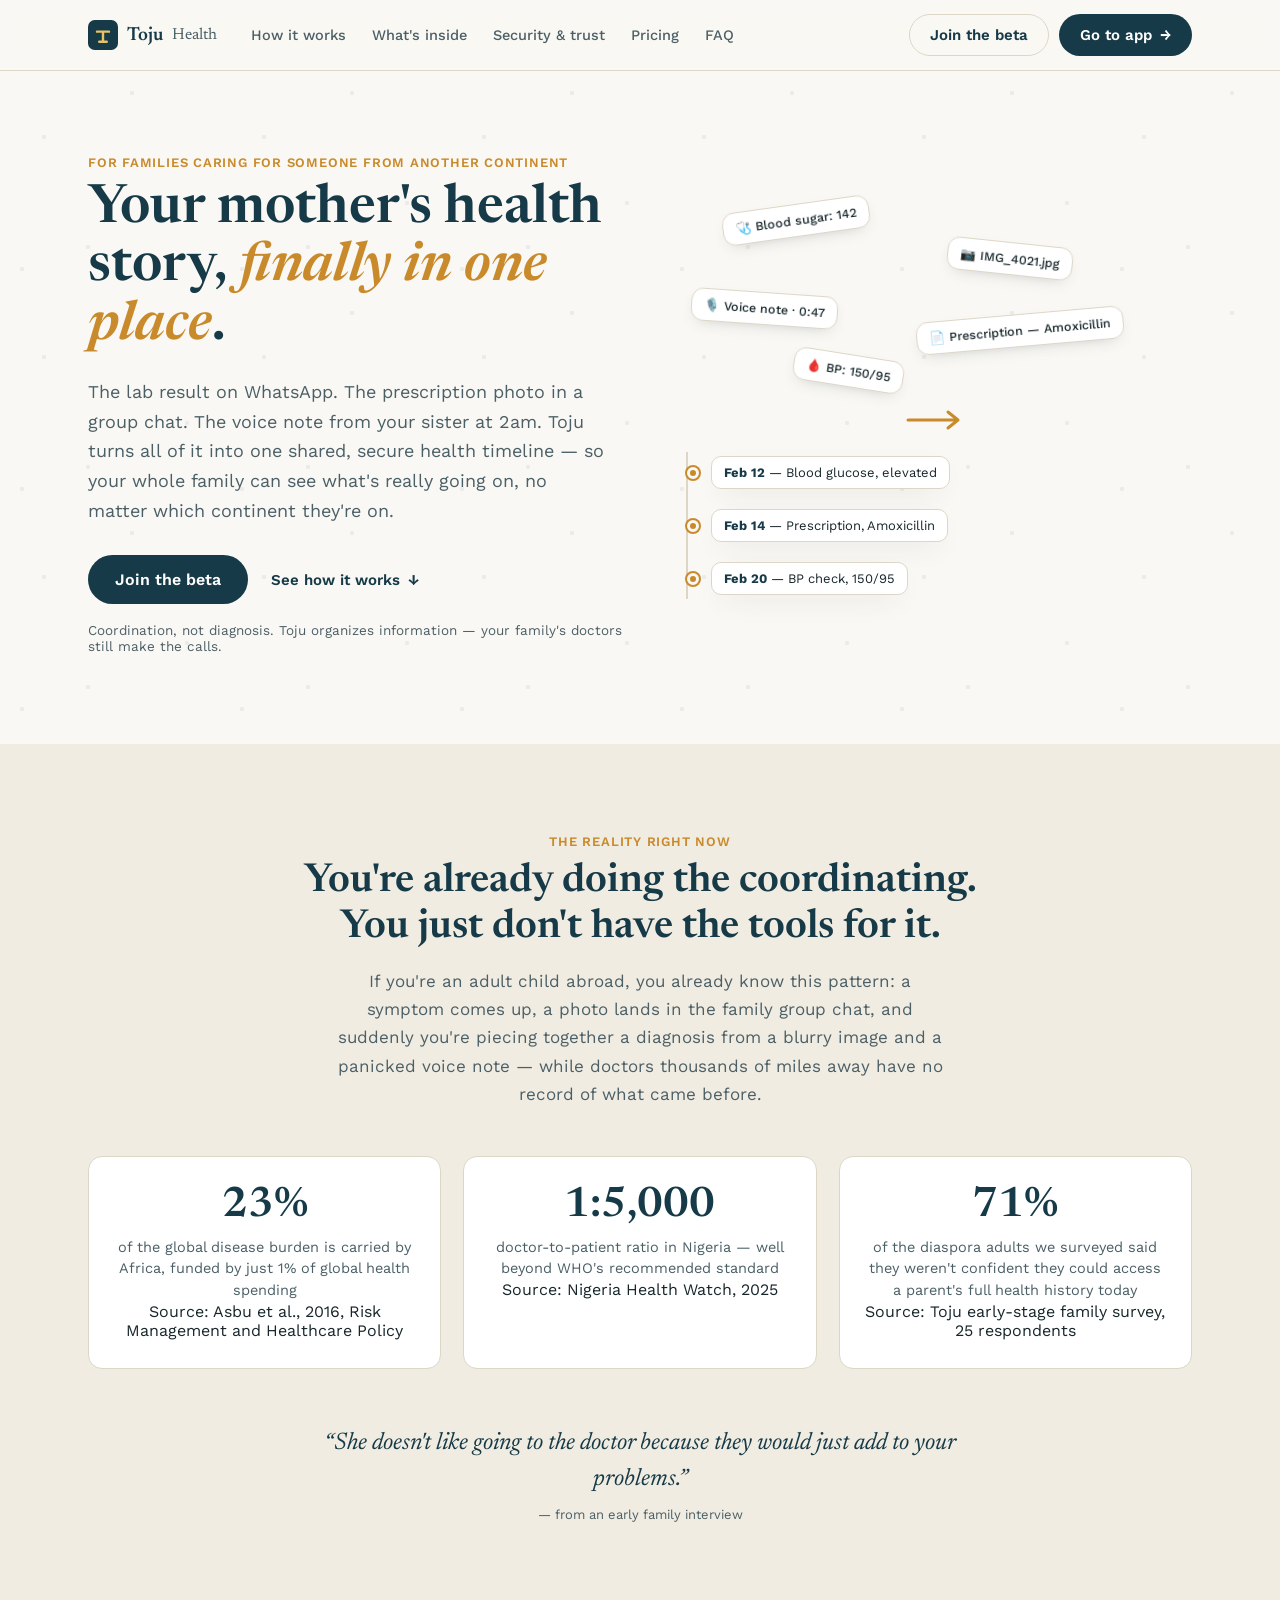
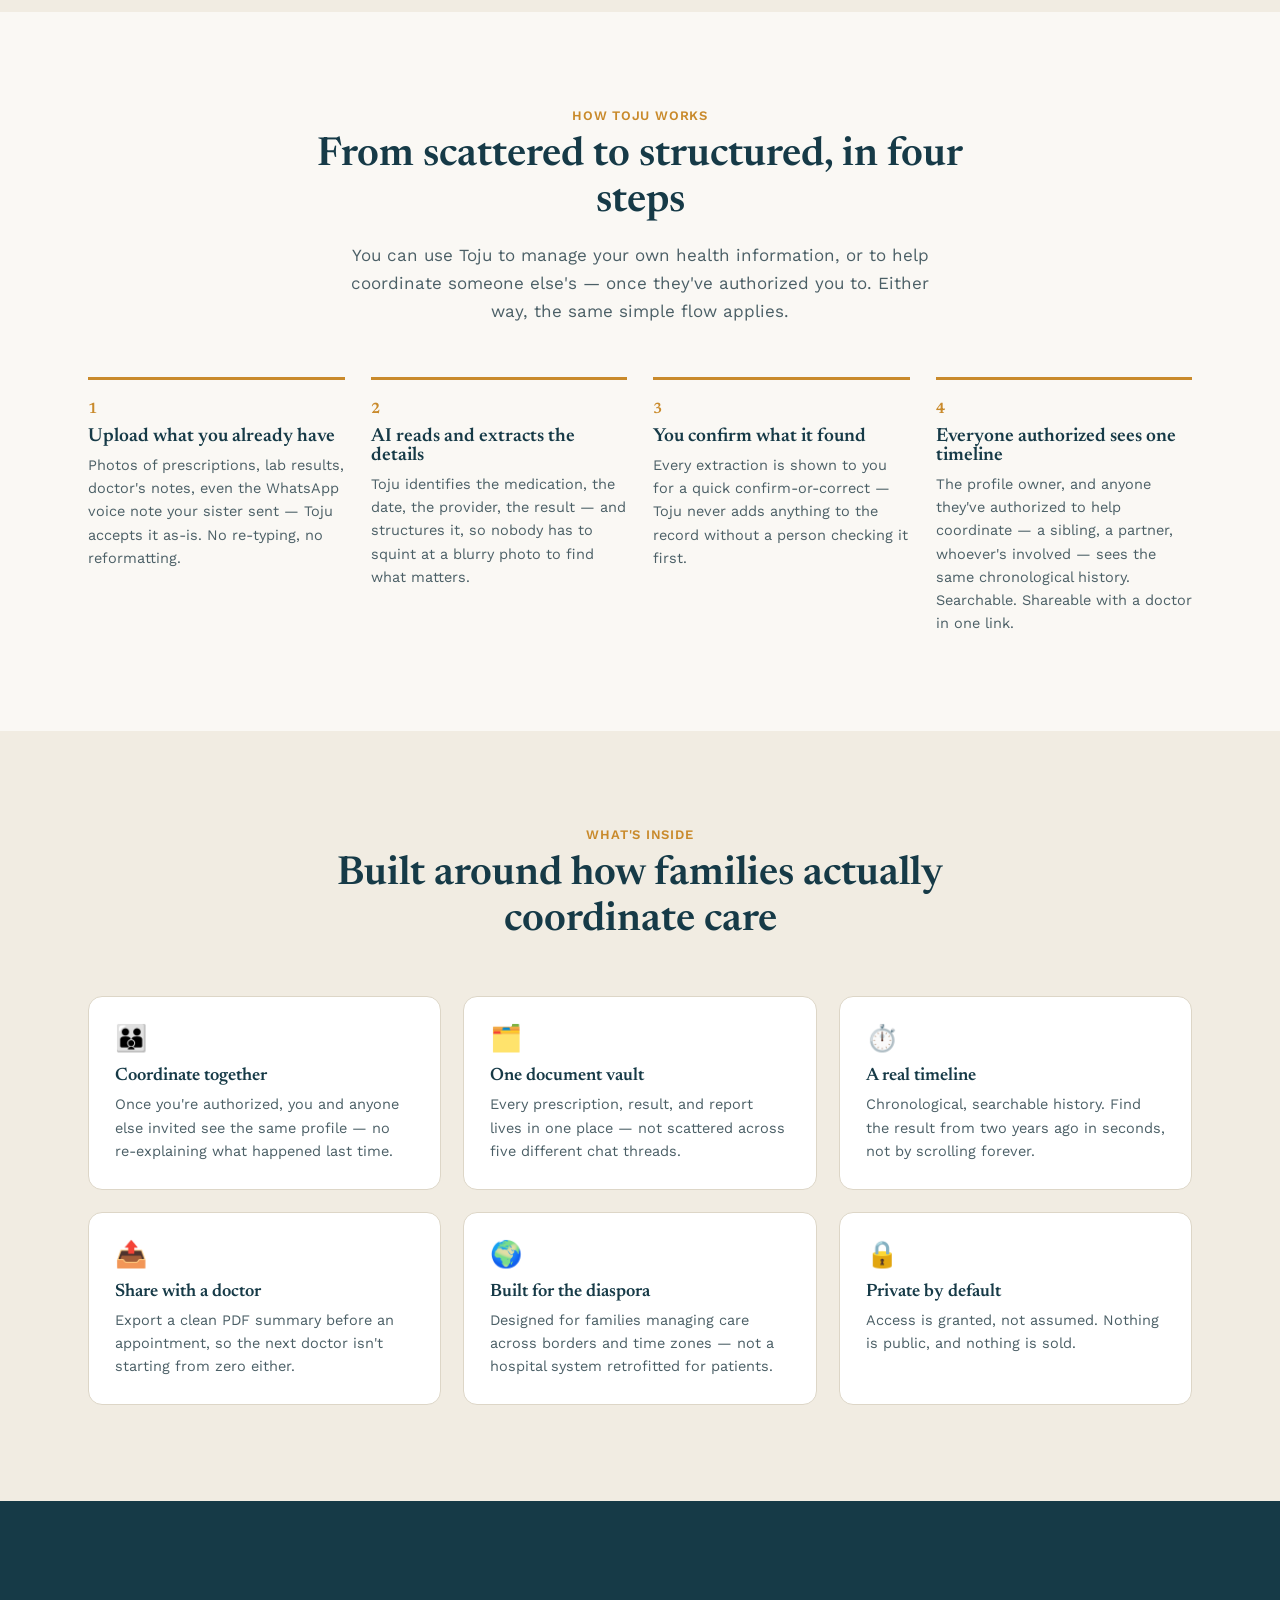
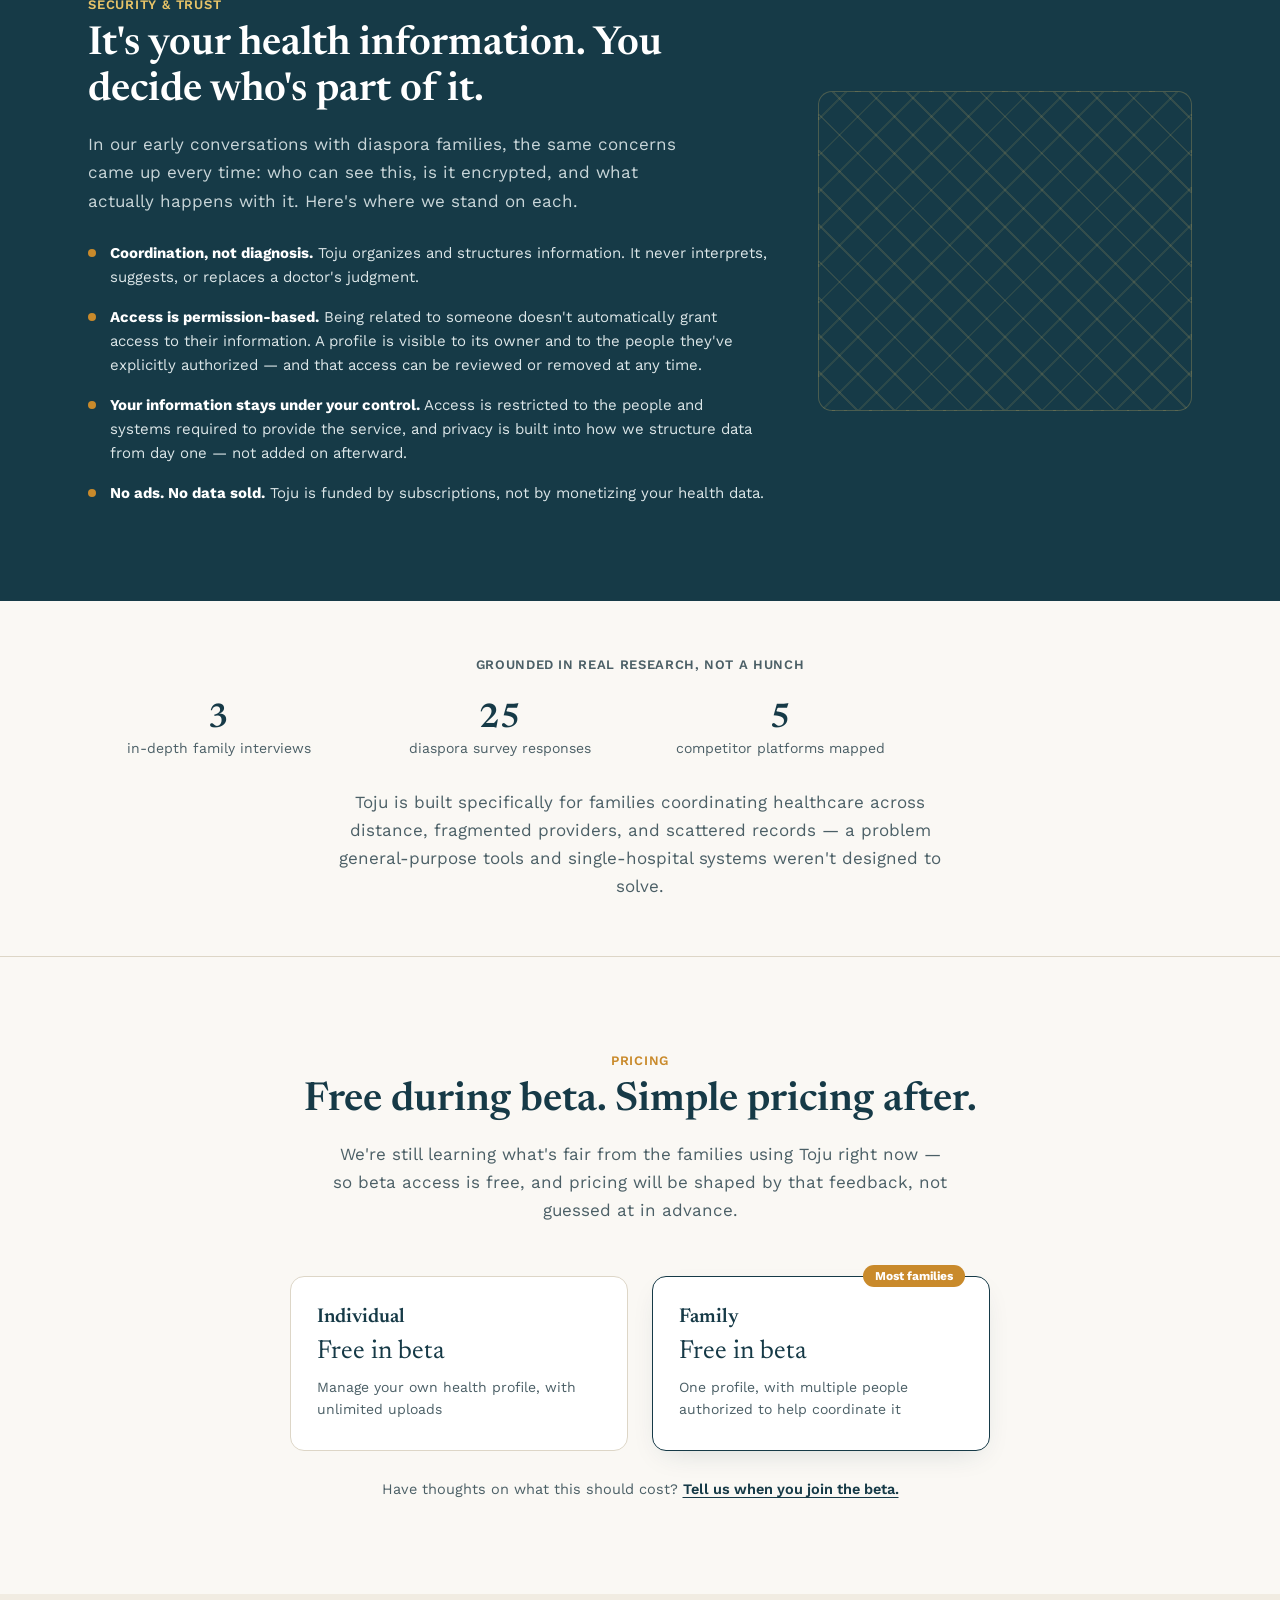
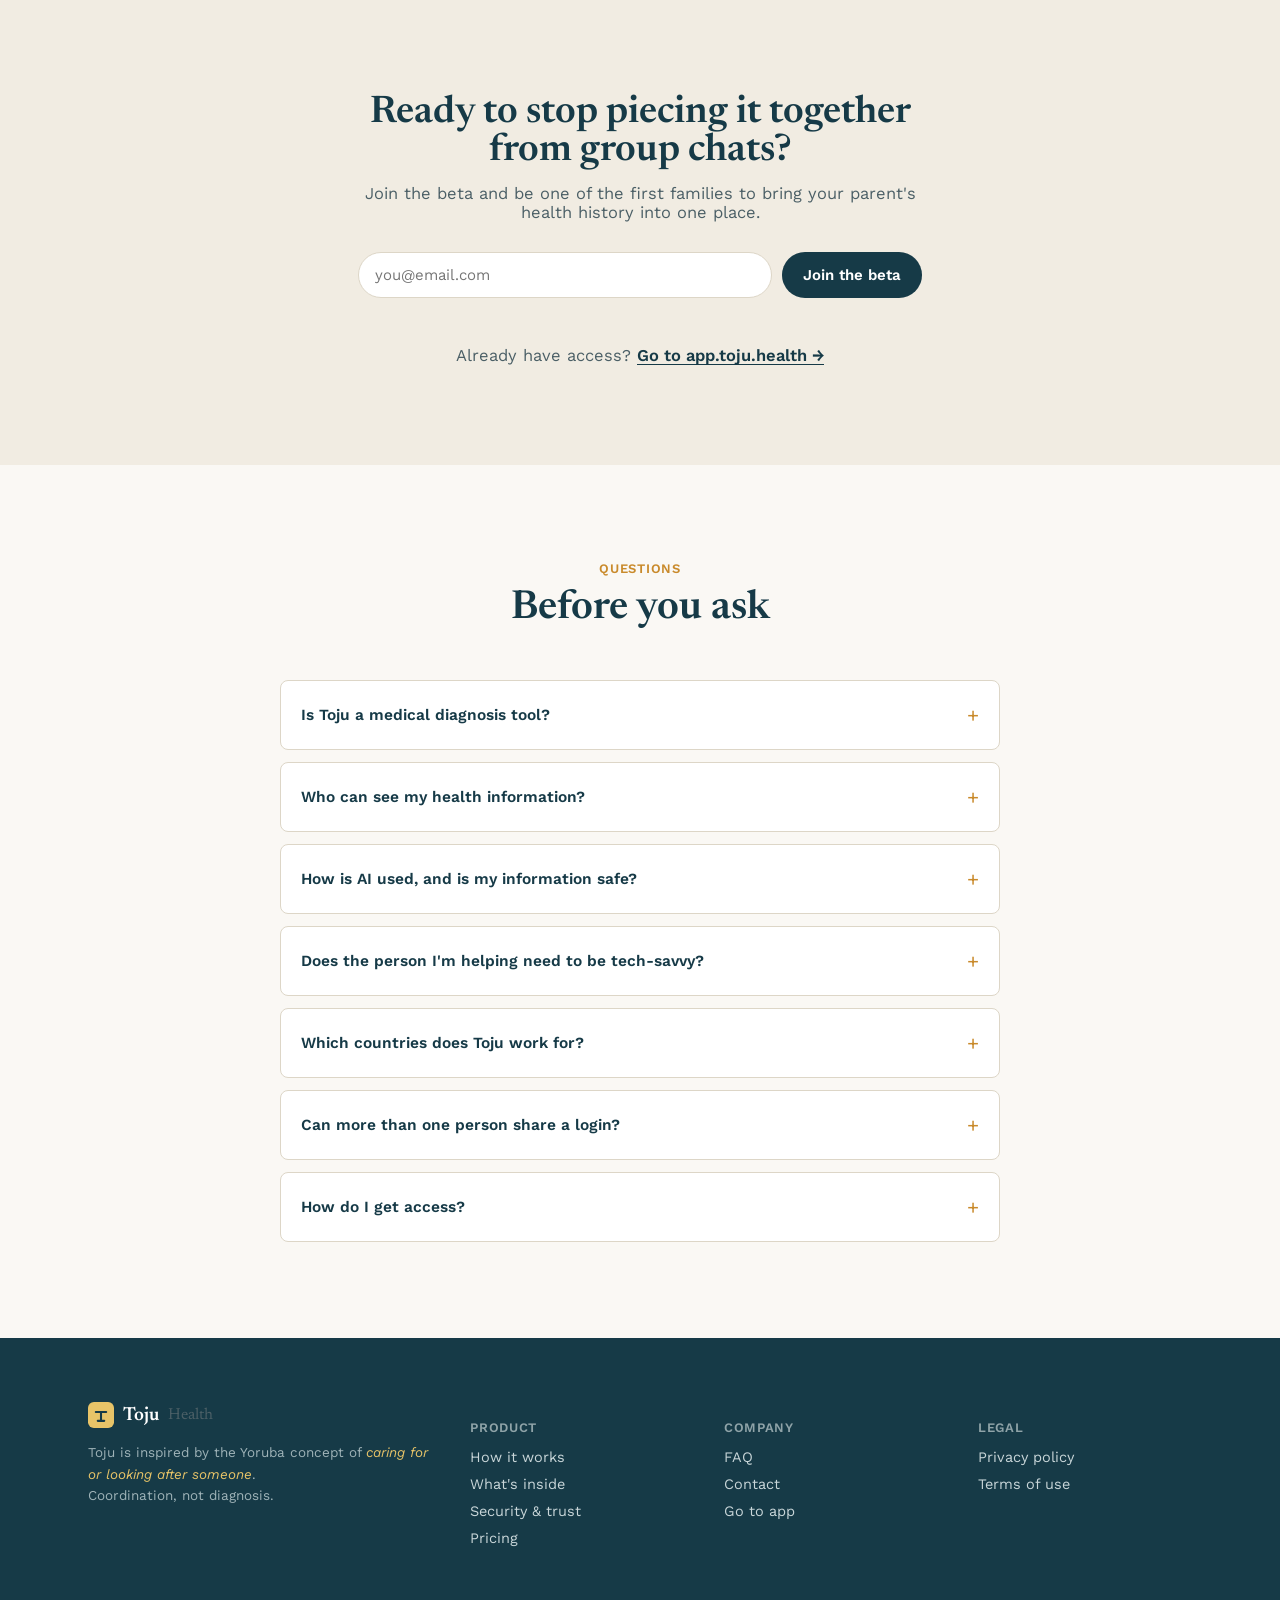
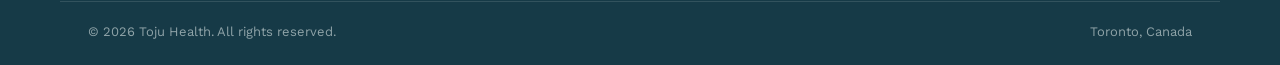
==== index.html @ 14ffdd65 "Update index.html Update copy: coordinator model, sourced stats" ====
<!DOCTYPE html>
<html lang="en">
<head>
<meta charset="UTF-8">
<meta name="viewport" content="width=device-width, initial-scale=1.0">
<title>Toju Health — One health timeline for the family you're caring for from afar</title>
<meta name="description" content="Toju Health turns scattered WhatsApp photos, voice notes, and paper records into one shared, secure health timeline — so families can coordinate care across distance, with permission built into every step.">
<link rel="icon" href="data:image/svg+xml,<svg xmlns=%22http://www.w3.org/2000/svg%22 viewBox=%220 0 100 100%22><rect width=%22100%22 height=%22100%22 rx=%2222%22 fill=%22%23163A47%22/><path d=%22M30 38h40M50 38v34M38 72h24%22 stroke=%22%23E8C468%22 stroke-width=%228%22 stroke-linecap=%22round%22/></svg>">
<link rel="preconnect" href="https://fonts.googleapis.com">
<link rel="preconnect" href="https://fonts.gstatic.com" crossorigin>
<link href="https://fonts.googleapis.com/css2?family=Newsreader:ital,opsz,wght@0,6..72,400;0,6..72,500;0,6..72,600;1,6..72,500&family=Work+Sans:wght@400;500;600;700&display=swap" rel="stylesheet">
<link rel="stylesheet" href="styles.css">
</head>
<body>

<!-- ============ NAV ============ -->
<header class="nav" id="nav">
  <div class="wrap nav__inner">
    <a href="#top" class="nav__logo">
      <span class="nav__mark" aria-hidden="true">
        <svg viewBox="0 0 40 40" width="30" height="30"><rect width="40" height="40" rx="9" fill="#163A47"/><path d="M12 15.5H28M20 15.5V29M15 29H25" stroke="#E8C468" stroke-width="3.2" stroke-linecap="round"/></svg>
      </span>
      Toju <span class="nav__logo-sub">Health</span>
    </a>
    <nav class="nav__links" id="navLinks">
      <a href="#how-it-works">How it works</a>
      <a href="#features">What's inside</a>
      <a href="#trust">Security &amp; trust</a>
      <a href="#pricing">Pricing</a>
      <a href="#faq">FAQ</a>
    </nav>
    <div class="nav__cta">
      <a href="#waitlist" class="btn btn--ghost">Join the beta</a>
      <a href="https://app.toju.health" class="btn btn--primary">Go to app <span aria-hidden="true">→</span></a>
    </div>
    <button class="nav__burger" id="navBurger" aria-label="Open menu" aria-expanded="false">
      <span></span><span></span><span></span>
    </button>
  </div>
</header>

<main id="top">

  <!-- ============ HERO ============ -->
  <section class="hero">
    <div class="hero__pattern" aria-hidden="true"></div>
    <div class="wrap hero__inner">
      <div class="hero__copy">
        <p class="eyebrow">For families caring for someone from another continent</p>
        <h1>Your mother's health story, <em>finally in one place</em>.</h1>
        <p class="hero__lede">
          The lab result on WhatsApp. The prescription photo in a group chat. The voice note from your sister at 2am.
          Toju turns all of it into one shared, secure health timeline — so your whole family can see what's really going on, no matter which continent they're on.
        </p>
        <div class="hero__actions">
          <a href="#waitlist" class="btn btn--primary btn--lg">Join the beta</a>
          <a href="#how-it-works" class="btn btn--text">See how it works <span aria-hidden="true">↓</span></a>
        </div>
        <p class="hero__note">Coordination, not diagnosis. Toju organizes information — your family's doctors still make the calls.</p>
      </div>

      <div class="hero__visual" aria-hidden="true">
        <div class="chaos" id="chaosGroup">
          <div class="chaos__bubble b1">🩺 Blood sugar: 142</div>
          <div class="chaos__bubble b2">📷 IMG_4021.jpg</div>
          <div class="chaos__bubble b3">🎙️ Voice note · 0:47</div>
          <div class="chaos__bubble b4">📄 Prescription — Amoxicillin</div>
          <div class="chaos__bubble b5">🩸 BP: 150/95</div>
        </div>
        <svg class="arrow" viewBox="0 0 60 24" width="60" height="24"><path d="M2 12h50M42 4l10 8-10 8" stroke="#C98A2B" stroke-width="3" fill="none" stroke-linecap="round" stroke-linejoin="round"/></svg>
        <div class="timeline" id="timelineGroup">
          <div class="timeline__line"></div>
          <div class="timeline__node" style="--i:0"><span class="timeline__dot"></span><div class="timeline__card"><b>Feb 12</b> — Blood glucose, elevated</div></div>
          <div class="timeline__node" style="--i:1"><span class="timeline__dot"></span><div class="timeline__card"><b>Feb 14</b> — Prescription, Amoxicillin</div></div>
          <div class="timeline__node" style="--i:2"><span class="timeline__dot"></span><div class="timeline__card"><b>Feb 20</b> — BP check, 150/95</div></div>
        </div>
      </div>
    </div>
  </section>

  <!-- ============ PROBLEM ============ -->
  <section class="problem">
    <div class="wrap">
      <p class="eyebrow eyebrow--center">The reality right now</p>
      <h2 class="section-title section-title--center">You're already doing the coordinating.<br>You just don't have the tools for it.</h2>
      <p class="section-lede section-lede--center">
        If you're an adult child abroad, you already know this pattern: a symptom comes up, a photo lands in the family group chat,
        and suddenly you're piecing together a diagnosis from a blurry image and a panicked voice note — while doctors thousands of miles away have no record of what came before.
      </p>

      <div class="stat-grid">
        <div class="stat-card">
          <span class="stat-card__num">23%</span>
          <span class="stat-card__label">of the global disease burden is carried by Africa, funded by just 1% of global health spending</span>
          <span class="stat-card__source">Source: Asbu et al., 2016, Risk Management and Healthcare Policy</span>
        </div>
        <div class="stat-card">
          <span class="stat-card__num">1:5,000</span>
          <span class="stat-card__label">doctor-to-patient ratio in Nigeria — well beyond WHO's recommended standard</span>
          <span class="stat-card__source">Source: Nigeria Health Watch, 2025</span>
        </div>
        <div class="stat-card">
          <span class="stat-card__num">71%</span>
          <span class="stat-card__label">of the diaspora adults we surveyed said they weren't confident they could access a parent's full health history today</span>
          <span class="stat-card__source">Source: Toju early-stage family survey, 25 respondents</span>
        </div>
      </div>

      <div class="problem__quote">
        <p>“She doesn't like going to the doctor because they would just add to your problems.”</p>
        <span>— from an early family interview</span>
      </div>
    </div>
  </section>

  <!-- ============ HOW IT WORKS ============ -->
  <section class="how" id="how-it-works">
    <div class="wrap">
      <p class="eyebrow eyebrow--center">How Toju works</p>
      <h2 class="section-title section-title--center">From scattered to structured, in four steps</h2>
      <p class="section-lede section-lede--center">
        You can use Toju to manage your own health information, or to help coordinate someone else's — once they've authorized you to.
        Either way, the same simple flow applies.
      </p>

      <div class="how__grid">
        <div class="how__step">
          <span class="how__num">1</span>
          <h3>Upload what you already have</h3>
          <p>Photos of prescriptions, lab results, doctor's notes, even the WhatsApp voice note your sister sent — Toju accepts it as-is. No re-typing, no reformatting.</p>
        </div>
        <div class="how__step">
          <span class="how__num">2</span>
          <h3>AI reads and extracts the details</h3>
          <p>Toju identifies the medication, the date, the provider, the result — and structures it, so nobody has to squint at a blurry photo to find what matters.</p>
        </div>
        <div class="how__step">
          <span class="how__num">3</span>
          <h3>You confirm what it found</h3>
          <p>Every extraction is shown to you for a quick confirm-or-correct — Toju never adds anything to the record without a person checking it first.</p>
        </div>
        <div class="how__step">
          <span class="how__num">4</span>
          <h3>Everyone authorized sees one timeline</h3>
          <p>The profile owner, and anyone they've authorized to help coordinate — a sibling, a partner, whoever's involved — sees the same chronological history. Searchable. Shareable with a doctor in one link.</p>
        </div>
      </div>
    </div>
  </section>

  <!-- ============ FEATURES ============ -->
  <section class="features" id="features">
    <div class="wrap">
      <p class="eyebrow eyebrow--center">What's inside</p>
      <h2 class="section-title section-title--center">Built around how families actually coordinate care</h2>

      <div class="feature-grid">
        <div class="feature">
          <div class="feature__icon" aria-hidden="true">👪</div>
          <h3>Coordinate together</h3>
          <p>Once you're authorized, you and anyone else invited see the same profile — no re-explaining what happened last time.</p>
        </div>
        <div class="feature">
          <div class="feature__icon" aria-hidden="true">🗂️</div>
          <h3>One document vault</h3>
          <p>Every prescription, result, and report lives in one place — not scattered across five different chat threads.</p>
        </div>
        <div class="feature">
          <div class="feature__icon" aria-hidden="true">⏱️</div>
          <h3>A real timeline</h3>
          <p>Chronological, searchable history. Find the result from two years ago in seconds, not by scrolling forever.</p>
        </div>
        <div class="feature">
          <div class="feature__icon" aria-hidden="true">📤</div>
          <h3>Share with a doctor</h3>
          <p>Export a clean PDF summary before an appointment, so the next doctor isn't starting from zero either.</p>
        </div>
        <div class="feature">
          <div class="feature__icon" aria-hidden="true">🌍</div>
          <h3>Built for the diaspora</h3>
          <p>Designed for families managing care across borders and time zones — not a hospital system retrofitted for patients.</p>
        </div>
        <div class="feature">
          <div class="feature__icon" aria-hidden="true">🔒</div>
          <h3>Private by default</h3>
          <p>Access is granted, not assumed. Nothing is public, and nothing is sold.</p>
        </div>
      </div>
    </div>
  </section>

  <!-- ============ TRUST ============ -->
  <section class="trust" id="trust">
    <div class="wrap trust__inner">
      <div class="trust__copy">
        <p class="eyebrow">Security &amp; trust</p>
        <h2 class="section-title">It's your health information. You decide who's part of it.</h2>
        <p class="section-lede">
          In our early conversations with diaspora families, the same concerns came up every time: who can see this, is it encrypted, and what actually happens with it.
          Here's where we stand on each.
        </p>
        <ul class="trust__list">
          <li><b>Coordination, not diagnosis.</b> Toju organizes and structures information. It never interprets, suggests, or replaces a doctor's judgment.</li>
          <li><b>Access is permission-based.</b> Being related to someone doesn't automatically grant access to their information. A profile is visible to its owner and to the people they've explicitly authorized — and that access can be reviewed or removed at any time.</li>
          <li><b>Your information stays under your control.</b> Access is restricted to the people and systems required to provide the service, and privacy is built into how we structure data from day one — not added on afterward.</li>
          <li><b>No ads. No data sold.</b> Toju is funded by subscriptions, not by monetizing your health data.</li>
        </ul>
      </div>
      <div class="trust__pattern" aria-hidden="true"></div>
    </div>
  </section>

  <!-- ============ VALIDATION / INVESTOR STRIP ============ -->
  <section class="validation">
    <div class="wrap">
      <p class="validation__label">Grounded in real research, not a hunch</p>
      <div class="validation__row">
        <div class="validation__item"><span>3</span>in-depth family interviews</div>
        <div class="validation__item"><span>25</span>diaspora survey responses</div>
        <div class="validation__item"><span>5</span>competitor platforms mapped</div>
      </div>
      <p class="section-lede section-lede--center" style="margin-top:32px;">
        Toju is built specifically for families coordinating healthcare across distance, fragmented providers, and scattered records —
        a problem general-purpose tools and single-hospital systems weren't designed to solve.
      </p>
    </div>
  </section>

  <!-- ============ PRICING ============ -->
  <section class="pricing" id="pricing">
    <div class="wrap">
      <p class="eyebrow eyebrow--center">Pricing</p>
      <h2 class="section-title section-title--center">Free during beta. Simple pricing after.</h2>
      <p class="section-lede section-lede--center">
        We're still learning what's fair from the families using Toju right now — so beta access is free, and pricing will be shaped by that feedback, not guessed at in advance.
      </p>
      <div class="pricing__grid">
        <div class="price-card">
          <h3>Individual</h3>
          <p class="price-card__amount">Free in beta</p>
          <p class="price-card__note">Manage your own health profile, with unlimited uploads</p>
        </div>
        <div class="price-card price-card--highlight">
          <span class="price-card__tag">Most families</span>
          <h3>Family</h3>
          <p class="price-card__amount">Free in beta</p>
          <p class="price-card__note">One profile, with multiple people authorized to help coordinate it</p>
        </div>
      </div>
      <p class="pricing__foot">Have thoughts on what this should cost? <a href="#waitlist">Tell us when you join the beta.</a></p>
    </div>
  </section>

  <!-- ============ WAITLIST / CTA ============ -->
  <section class="waitlist" id="waitlist">
    <div class="wrap waitlist__inner">
      <h2>Ready to stop piecing it together from group chats?</h2>
      <p>Join the beta and be one of the first families to bring your parent's health history into one place.</p>
      <form class="waitlist__form" id="waitlistForm">
        <input type="email" name="email" placeholder="you@email.com" required aria-label="Email address">
        <button type="submit" class="btn btn--primary">Join the beta</button>
      </form>
      <p class="waitlist__status" id="waitlistStatus" role="status"></p>
      <p class="waitlist__alt">Already have access? <a href="https://app.toju.health">Go to app.toju.health →</a></p>
    </div>
  </section>

  <!-- ============ FAQ ============ -->
  <section class="faq" id="faq">
    <div class="wrap">
      <p class="eyebrow eyebrow--center">Questions</p>
      <h2 class="section-title section-title--center">Before you ask</h2>

      <div class="faq__list">
        <details class="faq__item">
          <summary>Is Toju a medical diagnosis tool?</summary>
          <p>No. Toju organizes and structures the information your family already has — documents, results, notes. It never interprets results or suggests treatment. That stays with your doctors.</p>
        </details>
        <details class="faq__item">
          <summary>Who can see my health information?</summary>
          <p>Only you, and anyone you've explicitly authorized to help coordinate your care. Being related to someone doesn't automatically grant them access — it has to be authorized, and you can see exactly who has it and remove it at any time.</p>
        </details>
        <details class="faq__item">
          <summary>How is AI used, and is my information safe?</summary>
          <p>Toju uses AI to help read and organize the documents you upload — pulling out things like medication names, dates, and results. It doesn't diagnose anything, and you review and confirm every extraction before it's added to your timeline. We're building our data handling around privacy as a first principle, and the full details will be in our privacy policy before launch.</p>
        </details>
        <details class="faq__item">
          <summary>Does the person I'm helping need to be tech-savvy?</summary>
          <p>No. Authorizing someone to help coordinate is designed to be quick and simple, even for someone who's never used an app like this. They stay informed and in control throughout — Toju doesn't need them to manage complicated settings.</p>
        </details>
        <details class="faq__item">
          <summary>Which countries does Toju work for?</summary>
          <p>Toju is built for African diaspora families broadly — wherever you are, and wherever the person you're coordinating with is receiving care.</p>
        </details>
        <details class="faq__item">
          <summary>Can more than one person share a login?</summary>
          <p>We recommend everyone use their own account. That way access stays tied to a real person, and can be reviewed or removed individually rather than all at once.</p>
        </details>
        <details class="faq__item">
          <summary>How do I get access?</summary>
          <p>Join the beta waitlist above. We're onboarding in small groups so we can get feedback right as people use it.</p>
        </details>
      </div>
    </div>
  </section>

</main>

<!-- ============ FOOTER ============ -->
<footer class="footer">
  <div class="wrap footer__inner">
    <div class="footer__brand">
      <a href="#top" class="nav__logo footer__logo">
        <span class="nav__mark" aria-hidden="true">
          <svg viewBox="0 0 40 40" width="26" height="26"><rect width="40" height="40" rx="9" fill="#E8C468"/><path d="M12 15.5H28M20 15.5V29M15 29H25" stroke="#163A47" stroke-width="3.2" stroke-linecap="round"/></svg>
        </span>
        Toju <span class="nav__logo-sub">Health</span>
      </a>
      <p class="footer__tagline">Toju is inspired by the Yoruba concept of <em>caring for or looking after someone</em>.<br>Coordination, not diagnosis.</p>
    </div>
    <div class="footer__col">
      <h4>Product</h4>
      <a href="#how-it-works">How it works</a>
      <a href="#features">What's inside</a>
      <a href="#trust">Security &amp; trust</a>
      <a href="#pricing">Pricing</a>
    </div>
    <div class="footer__col">
      <h4>Company</h4>
      <a href="#faq">FAQ</a>
      <a href="mailto:abolaji@toju.health">Contact</a>
      <a href="https://app.toju.health">Go to app</a>
    </div>
    <div class="footer__col">
      <h4>Legal</h4>
      <a href="/privacy.html">Privacy policy</a>
      <a href="/terms.html">Terms of use</a>
    </div>
  </div>
  <div class="wrap footer__bottom">
    <span>© <span id="year"></span> Toju Health. All rights reserved.</span>
    <span>Toronto, Canada</span>
  </div>
</footer>

<script src="script.js"></script>
</body>
</html>
---- styles.css ----
/* ===========================================================
   TOJU HEALTH — design tokens
   Signature: adire (Yoruba indigo-resist textile) motif —
   deep indigo/teal ink, warm ochre gold accent, geometric
   resist-pattern texture used sparingly as a mark of origin.
   =========================================================== */

:root{
  --ink:        #163A47;   /* deep indigo-teal, adire dye */
  --ink-2:      #1F4B5B;
  --gold:       #C98A2B;   /* warm ochre — not the AI-cliché terracotta */
  --gold-soft:  #E8C468;
  --paper:      #FAF8F4;
  --paper-2:    #F1ECE2;
  --ink-text:   #17262B;
  --slate:      #4B5F66;
  --line:       #DDD6C7;
  --white:      #FFFFFF;

  --font-display: "Newsreader", Georgia, serif;
  --font-body: "Work Sans", -apple-system, BlinkMacSystemFont, sans-serif;

  --radius: 14px;
  --radius-sm: 8px;
  --shadow: 0 10px 30px -12px rgba(22,58,71,0.18);
  --wrap: 1160px;
}

*{ box-sizing: border-box; }
html{ scroll-behavior: smooth; }
body{
  margin:0;
  font-family: var(--font-body);
  color: var(--ink-text);
  background: var(--paper);
  -webkit-font-smoothing: antialiased;
}
img,svg{ display:block; max-width:100%; }
a{ color:inherit; text-decoration:none; }
ul{ margin:0; padding:0; list-style:none; }
h1,h2,h3{ font-family: var(--font-display); font-weight:600; margin:0; color:var(--ink); }
p{ margin:0; }

.wrap{ max-width: var(--wrap); margin:0 auto; padding: 0 28px; }

@media (prefers-reduced-motion: reduce){
  *{ animation-duration: 0.01ms !important; animation-iteration-count: 1 !important; transition-duration: 0.01ms !important; scroll-behavior: auto !important; }
}

/* ---------- buttons ---------- */
.btn{
  display:inline-flex; align-items:center; gap:8px;
  padding: 11px 20px;
  border-radius: 999px;
  font-family: var(--font-body);
  font-weight:600;
  font-size: 15px;
  border: 1.5px solid transparent;
  cursor:pointer;
  transition: transform .15s ease, box-shadow .15s ease, background .15s ease, border-color .15s ease;
  white-space: nowrap;
}
.btn--primary{ background: var(--ink); color: var(--white); }
.btn--primary:hover{ background: var(--ink-2); transform: translateY(-1px); box-shadow: var(--shadow); }
.btn--ghost{ background: transparent; color: var(--ink); border-color: var(--line); }
.btn--ghost:hover{ border-color: var(--ink); }
.btn--text{ background:none; color: var(--ink); padding: 11px 4px; }
.btn--text:hover{ color: var(--gold); }
.btn--lg{ padding: 14px 26px; font-size:16px; }

/* ---------- nav ---------- */
.nav{
  position: sticky; top:0; z-index: 50;
  background: rgba(250,248,244,0.86);
  backdrop-filter: saturate(160%) blur(10px);
  border-bottom: 1px solid var(--line);
}
.nav__inner{ display:flex; align-items:center; gap: 28px; padding: 14px 28px; }
.nav__logo{ display:flex; align-items:center; gap:9px; font-family: var(--font-display); font-weight:600; font-size:19px; color: var(--ink); margin-right: 6px; }
.nav__logo-sub{ font-weight:400; color: var(--slate); font-size:16px; }
.nav__links{ display:flex; gap: 26px; flex:1; font-size: 14.5px; font-weight:500; color: var(--slate); }
.nav__links a:hover{ color: var(--ink); }
.nav__cta{ display:flex; align-items:center; gap:10px; }
.nav__burger{ display:none; flex-direction:column; gap:5px; background:none; border:none; cursor:pointer; padding:6px; }
.nav__burger span{ width:22px; height:2px; background:var(--ink); border-radius:2px; }

/* ---------- eyebrow / section titles ---------- */
.eyebrow{
  font-size: 13px; font-weight:600; letter-spacing:.06em; text-transform:uppercase;
  color: var(--gold); margin: 0 0 10px;
}
.eyebrow--center{ text-align:center; }
.section-title{ font-size: clamp(28px,3.4vw,40px); line-height:1.15; }
.section-title--center{ text-align:center; max-width: 720px; margin: 0 auto; }
.section-lede{ font-size: 17px; line-height:1.65; color: var(--slate); max-width: 620px; margin-top: 16px; }
.section-lede--center{ margin-left:auto; margin-right:auto; text-align:center; }

/* ---------- hero ---------- */
.hero{ position:relative; padding: 84px 0 90px; overflow:hidden; }
.hero__pattern{
  position:absolute; inset:0; z-index:0; opacity:.06; pointer-events:none;
  background-image:
    radial-gradient(circle at 20% 30%, var(--ink) 2px, transparent 2.4px),
    radial-gradient(circle at 60% 10%, var(--ink) 2px, transparent 2.4px),
    radial-gradient(circle at 85% 60%, var(--ink) 2px, transparent 2.4px),
    radial-gradient(circle at 40% 80%, var(--ink) 2px, transparent 2.4px),
    radial-gradient(circle at 10% 90%, var(--ink) 2px, transparent 2.4px);
  background-size: 220px 220px;
}
.hero__inner{ position:relative; z-index:1; display:grid; grid-template-columns: 1.05fr 1fr; gap: 56px; align-items:center; }
.hero h1{ font-size: clamp(34px, 4.6vw, 54px); line-height:1.08; margin: 6px 0 22px; }
.hero h1 em{ font-style:italic; color: var(--gold); }
.hero__lede{ font-size: 18px; line-height:1.65; color: var(--slate); max-width: 520px; }
.hero__actions{ display:flex; align-items:center; gap: 18px; margin-top: 30px; flex-wrap:wrap; }
.hero__note{ margin-top:18px; font-size: 13.5px; color: var(--slate); }

.hero__visual{ position:relative; display:flex; flex-direction:column; gap:14px; align-items:center; }
.chaos{ position:relative; width:100%; height: 190px; }
.chaos__bubble{
  position:absolute; background: var(--white); border:1px solid var(--line); border-radius: 12px;
  padding: 8px 12px; font-size: 12.5px; font-weight:500; box-shadow: 0 6px 16px -8px rgba(22,58,71,.25);
  animation: settle 1s ease forwards; opacity:0;
}
.b1{ top:0; left:8%; transform: rotate(-8deg); animation-delay:.05s; }
.b2{ top:38px; left:52%; transform: rotate(6deg); animation-delay:.15s; }
.b3{ top:88px; left:2%; transform: rotate(4deg); animation-delay:.25s; }
.b4{ top:110px; left:46%; transform: rotate(-5deg); animation-delay:.35s; }
.b5{ top:150px; left:22%; transform: rotate(9deg); animation-delay:.45s; }
@keyframes settle{ from{ opacity:0; transform: translateY(-6px) rotate(var(--r,0)); } to{ opacity:1; } }

.arrow{ margin: 0 auto; }
.timeline{ position:relative; width:100%; padding-left: 6px; }
.timeline__line{ position:absolute; left:5px; top:6px; bottom:6px; width:2px; background: var(--line); }
.timeline__node{ display:flex; align-items:center; gap:12px; padding: 10px 0; opacity:0; animation: rise .6s ease forwards; animation-delay: calc(var(--i) * .14s + .5s); }
@keyframes rise{ from{ opacity:0; transform: translateX(-8px);} to{ opacity:1; transform:none; } }
.timeline__dot{ width:12px; height:12px; border-radius:50%; background: var(--gold); border:3px solid var(--paper); box-shadow: 0 0 0 2px var(--gold); flex-shrink:0; z-index:1; }
.timeline__card{ background: var(--white); border:1px solid var(--line); border-radius: 10px; padding: 8px 12px; font-size: 13px; box-shadow: var(--shadow); }
.timeline__card b{ color: var(--ink); }

/* ---------- problem ---------- */
.problem{ padding: 90px 0; background: var(--paper-2); }
.stat-grid{ display:grid; grid-template-columns: repeat(3,1fr); gap: 22px; margin-top: 48px; }
.stat-card{ background: var(--white); border:1px solid var(--line); border-radius: var(--radius); padding: 28px 24px; text-align:center; }
.stat-card__num{ display:block; font-family: var(--font-display); font-size: 42px; color: var(--ink); font-weight:600; }
.stat-card__label{ display:block; margin-top:10px; font-size: 14.5px; color: var(--slate); line-height:1.5; }
.problem__quote{ max-width: 640px; margin: 56px auto 0; text-align:center; }
.problem__quote p{ font-family: var(--font-display); font-style:italic; font-size: 24px; color: var(--ink); line-height:1.5; }
.problem__quote span{ display:block; margin-top:10px; font-size: 13px; color: var(--slate); }

/* ---------- how it works ---------- */
.how{ padding: 96px 0; }
.how__grid{ display:grid; grid-template-columns: repeat(4,1fr); gap: 26px; margin-top: 52px; }
.how__step{ border-top: 3px solid var(--gold); padding-top: 18px; }
.how__num{ font-family: var(--font-display); font-size: 15px; color: var(--gold); font-weight:600; }
.how__step h3{ font-size: 19px; margin: 10px 0 8px; }
.how__step p{ font-size: 14.5px; color: var(--slate); line-height:1.6; }

/* ---------- features ---------- */
.features{ padding: 96px 0; background: var(--paper-2); }
.feature-grid{ display:grid; grid-template-columns: repeat(3,1fr); gap: 22px; margin-top: 52px; }
.feature{ background: var(--white); border:1px solid var(--line); border-radius: var(--radius); padding: 26px; }
.feature__icon{ font-size: 26px; margin-bottom: 14px; }
.feature h3{ font-size: 18px; margin-bottom: 8px; }
.feature p{ font-size: 14.5px; color: var(--slate); line-height:1.6; }

/* ---------- trust ---------- */
.trust{ padding: 96px 0; background: var(--ink); color: var(--paper); position:relative; overflow:hidden; }
.trust__inner{ display:grid; grid-template-columns: 1fr 0.55fr; gap: 50px; align-items:center; }
.trust .eyebrow{ color: var(--gold-soft); }
.trust h2{ color: var(--white); }
.trust .section-lede{ color: #C9D6D9; }
.trust__list{ margin-top: 26px; display:flex; flex-direction:column; gap: 16px; }
.trust__list li{ font-size: 15px; line-height:1.6; color: #DCE6E8; padding-left: 22px; position:relative; }
.trust__list li:before{ content:""; position:absolute; left:0; top:8px; width:8px; height:8px; border-radius:50%; background: var(--gold); }
.trust__list b{ color: var(--white); }
.trust__pattern{
  height: 320px; border-radius: var(--radius);
  background-image: repeating-linear-gradient(45deg, rgba(232,196,104,0.14) 0 2px, transparent 2px 26px),
                     repeating-linear-gradient(-45deg, rgba(232,196,104,0.1) 0 2px, transparent 2px 26px);
  border: 1px solid rgba(232,196,104,0.25);
}

/* ---------- validation strip ---------- */
.validation{ padding: 56px 0; border-bottom: 1px solid var(--line); }
.validation__label{ text-align:center; font-size: 13px; letter-spacing:.05em; text-transform:uppercase; color: var(--slate); margin-bottom: 30px; font-weight:600; }
.validation__row{ display:grid; grid-template-columns: repeat(4,1fr); gap: 20px; text-align:center; }
.validation__item{ font-size: 14px; color: var(--slate); }
.validation__item span{ display:block; font-family: var(--font-display); font-size: 34px; color: var(--ink); font-weight:600; margin-bottom:4px; }

/* ---------- pricing ---------- */
.pricing{ padding: 96px 0; }
.pricing__grid{ display:grid; grid-template-columns: repeat(2,1fr); gap: 24px; max-width: 700px; margin: 52px auto 0; }
.price-card{ position:relative; background: var(--white); border: 1.5px solid var(--line); border-radius: var(--radius); padding: 30px 26px; }
.price-card--highlight{ border-color: var(--ink); box-shadow: var(--shadow); }
.price-card__tag{ position:absolute; top:-12px; right: 24px; background: var(--gold); color: var(--white); font-size:12px; font-weight:700; padding: 4px 12px; border-radius: 999px; }
.price-card h3{ font-size: 20px; }
.price-card__amount{ font-family: var(--font-display); font-size: 26px; color: var(--ink); margin: 12px 0; }
.price-card__note{ font-size: 14px; color: var(--slate); line-height:1.55; }
.pricing__foot{ text-align:center; margin-top: 30px; font-size: 14.5px; color: var(--slate); }
.pricing__foot a{ color: var(--ink); font-weight:600; text-decoration: underline; text-underline-offset:3px; }

/* ---------- waitlist ---------- */
.waitlist{ padding: 100px 0; background: var(--paper-2); }
.waitlist__inner{ max-width: 620px; margin: 0 auto; text-align:center; }
.waitlist h2{ font-size: clamp(28px,3.4vw,38px); }
.waitlist p{ margin-top: 14px; color: var(--slate); font-size: 16.5px; }
.waitlist__form{ display:flex; gap: 10px; margin-top: 30px; }
.waitlist__form input{
  flex:1; padding: 13px 16px; border-radius: 999px; border: 1.5px solid var(--line);
  font-family: var(--font-body); font-size: 15px; background: var(--white);
}
.waitlist__form input:focus{ outline: 2px solid var(--ink); outline-offset:2px; }
.waitlist__status{ margin-top: 14px; font-size: 14px; color: var(--ink); min-height: 20px; font-weight:600; }
.waitlist__alt{ margin-top: 18px; font-size: 14px; color: var(--slate); }
.waitlist__alt a{ color: var(--ink); font-weight:600; text-decoration:underline; text-underline-offset:3px; }

/* ---------- faq ---------- */
.faq{ padding: 96px 0; }
.faq__list{ max-width: 720px; margin: 48px auto 0; display:flex; flex-direction:column; gap: 12px; }
.faq__item{ border: 1px solid var(--line); border-radius: var(--radius-sm); padding: 6px 20px; background: var(--white); }
.faq__item summary{ cursor:pointer; padding: 16px 0; font-weight:600; font-size: 15.5px; color: var(--ink); list-style:none; display:flex; justify-content:space-between; align-items:center; }
.faq__item summary::-webkit-details-marker{ display:none; }
.faq__item summary:after{ content:"+"; font-size: 20px; color: var(--gold); font-weight:400; }
.faq__item[open] summary:after{ content:"–"; }
.faq__item p{ padding: 0 0 18px; font-size: 14.5px; color: var(--slate); line-height:1.6; }

/* ---------- footer ---------- */
.footer{ background: var(--ink); color: #C9D6D9; padding: 64px 0 26px; }
.footer__inner{ display:grid; grid-template-columns: 1.6fr 1fr 1fr 1fr; gap: 40px; padding-bottom: 44px; border-bottom: 1px solid rgba(255,255,255,0.12); }
.footer__logo{ color: var(--white); }
.footer__tagline{ margin-top: 14px; font-size: 13.5px; line-height:1.6; color: #9FB3B8; }
.footer__tagline em{ color: var(--gold-soft); font-style:italic; }
.footer__col h4{ font-family: var(--font-body); font-size: 13px; text-transform:uppercase; letter-spacing:.05em; color: #8FA3A8; margin-bottom: 14px; font-weight:600; }
.footer__col a{ display:block; font-size: 14.5px; color: #C9D6D9; margin-bottom: 10px; }
.footer__col a:hover{ color: var(--gold-soft); }
.footer__bottom{ display:flex; justify-content:space-between; padding-top: 22px; font-size: 13px; color: #8FA3A8; }

/* ---------- responsive ---------- */
@media (max-width: 980px){
  .nav__links{ display:none; }
  .nav__burger{ display:flex; }
  .nav__cta .btn--ghost{ display:none; }
  .hero__inner{ grid-template-columns: 1fr; }
  .trust__inner{ grid-template-columns: 1fr; }
  .trust__pattern{ height: 160px; order:-1; }
  .stat-grid, .feature-grid{ grid-template-columns: 1fr 1fr; }
  .how__grid{ grid-template-columns: 1fr 1fr; }
  .footer__inner{ grid-template-columns: 1fr 1fr; }
  .validation__row{ grid-template-columns: 1fr 1fr; }
}
@media (max-width: 600px){
  .nav__inner{ padding: 12px 20px; }
  .stat-grid, .feature-grid, .how__grid, .pricing__grid, .footer__inner, .validation__row{ grid-template-columns: 1fr; }
  .waitlist__form{ flex-direction:column; }
  .hero{ padding: 56px 0 60px; }
}
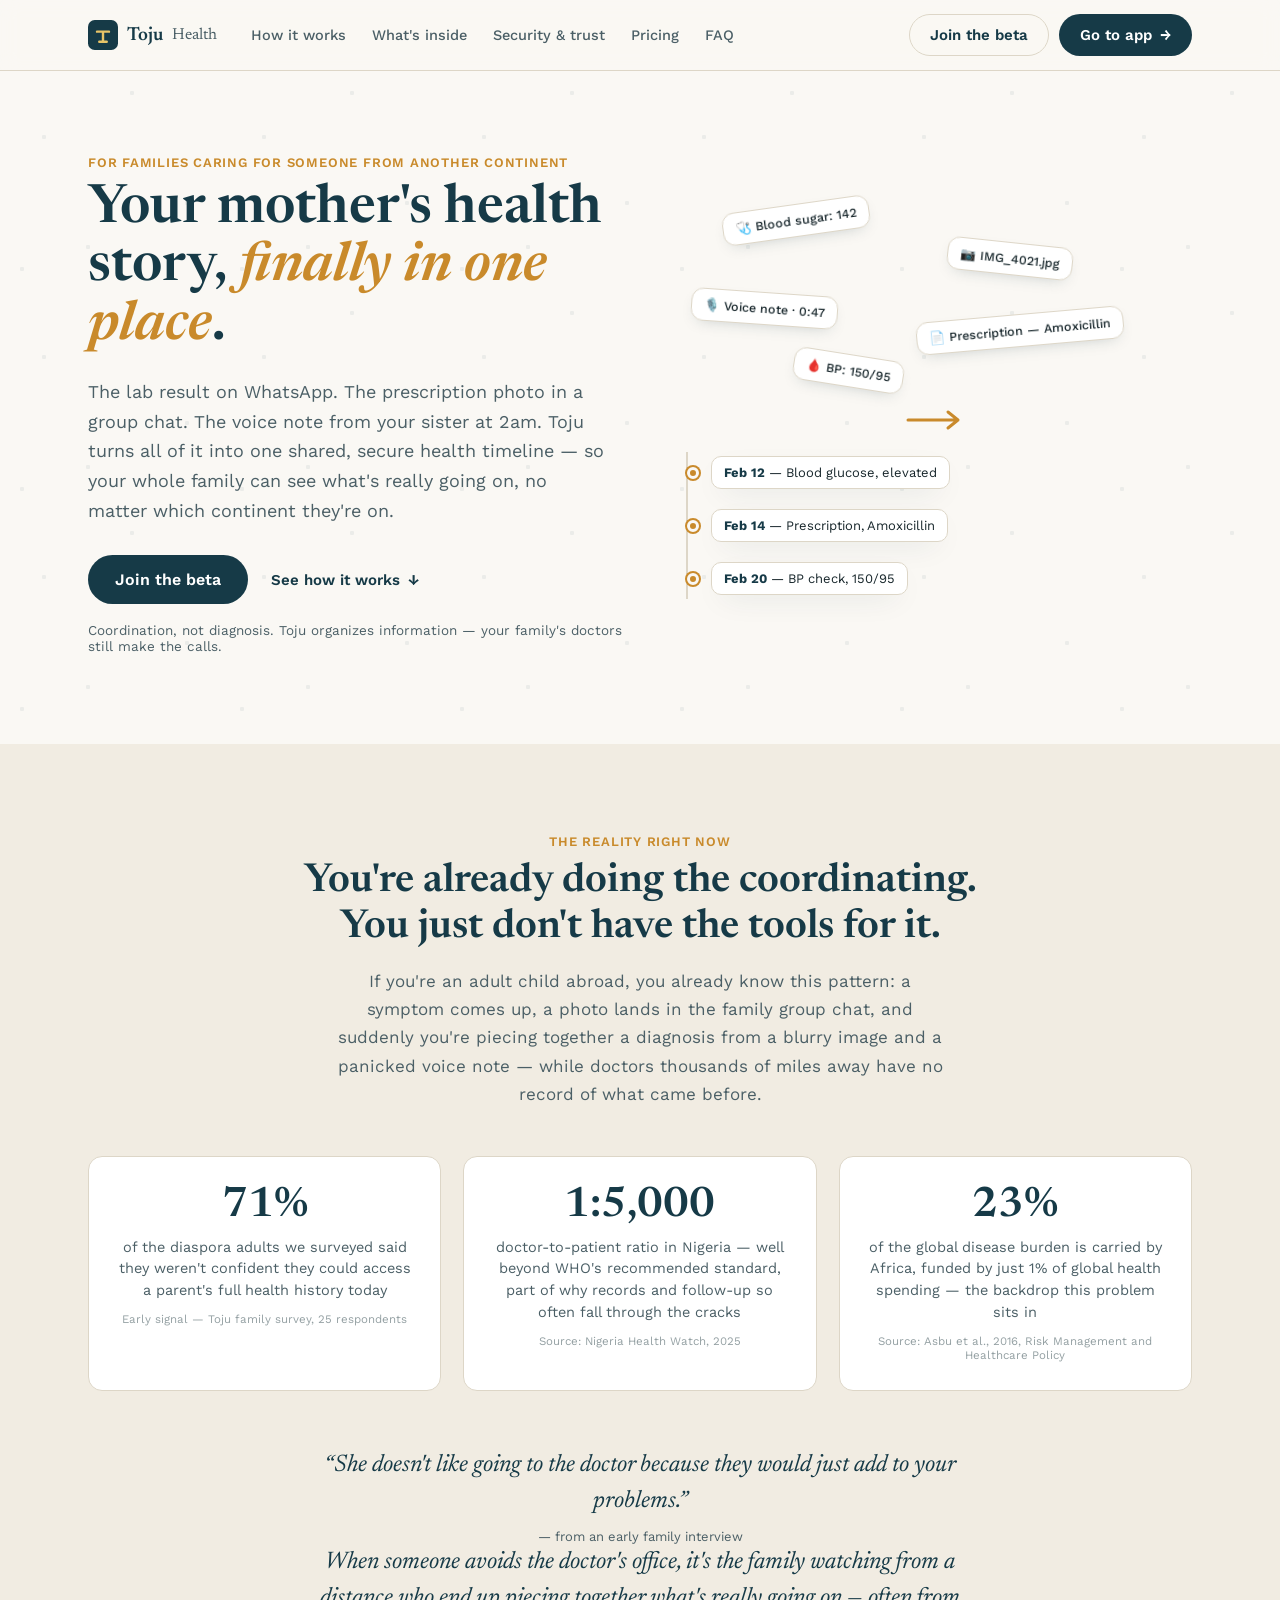
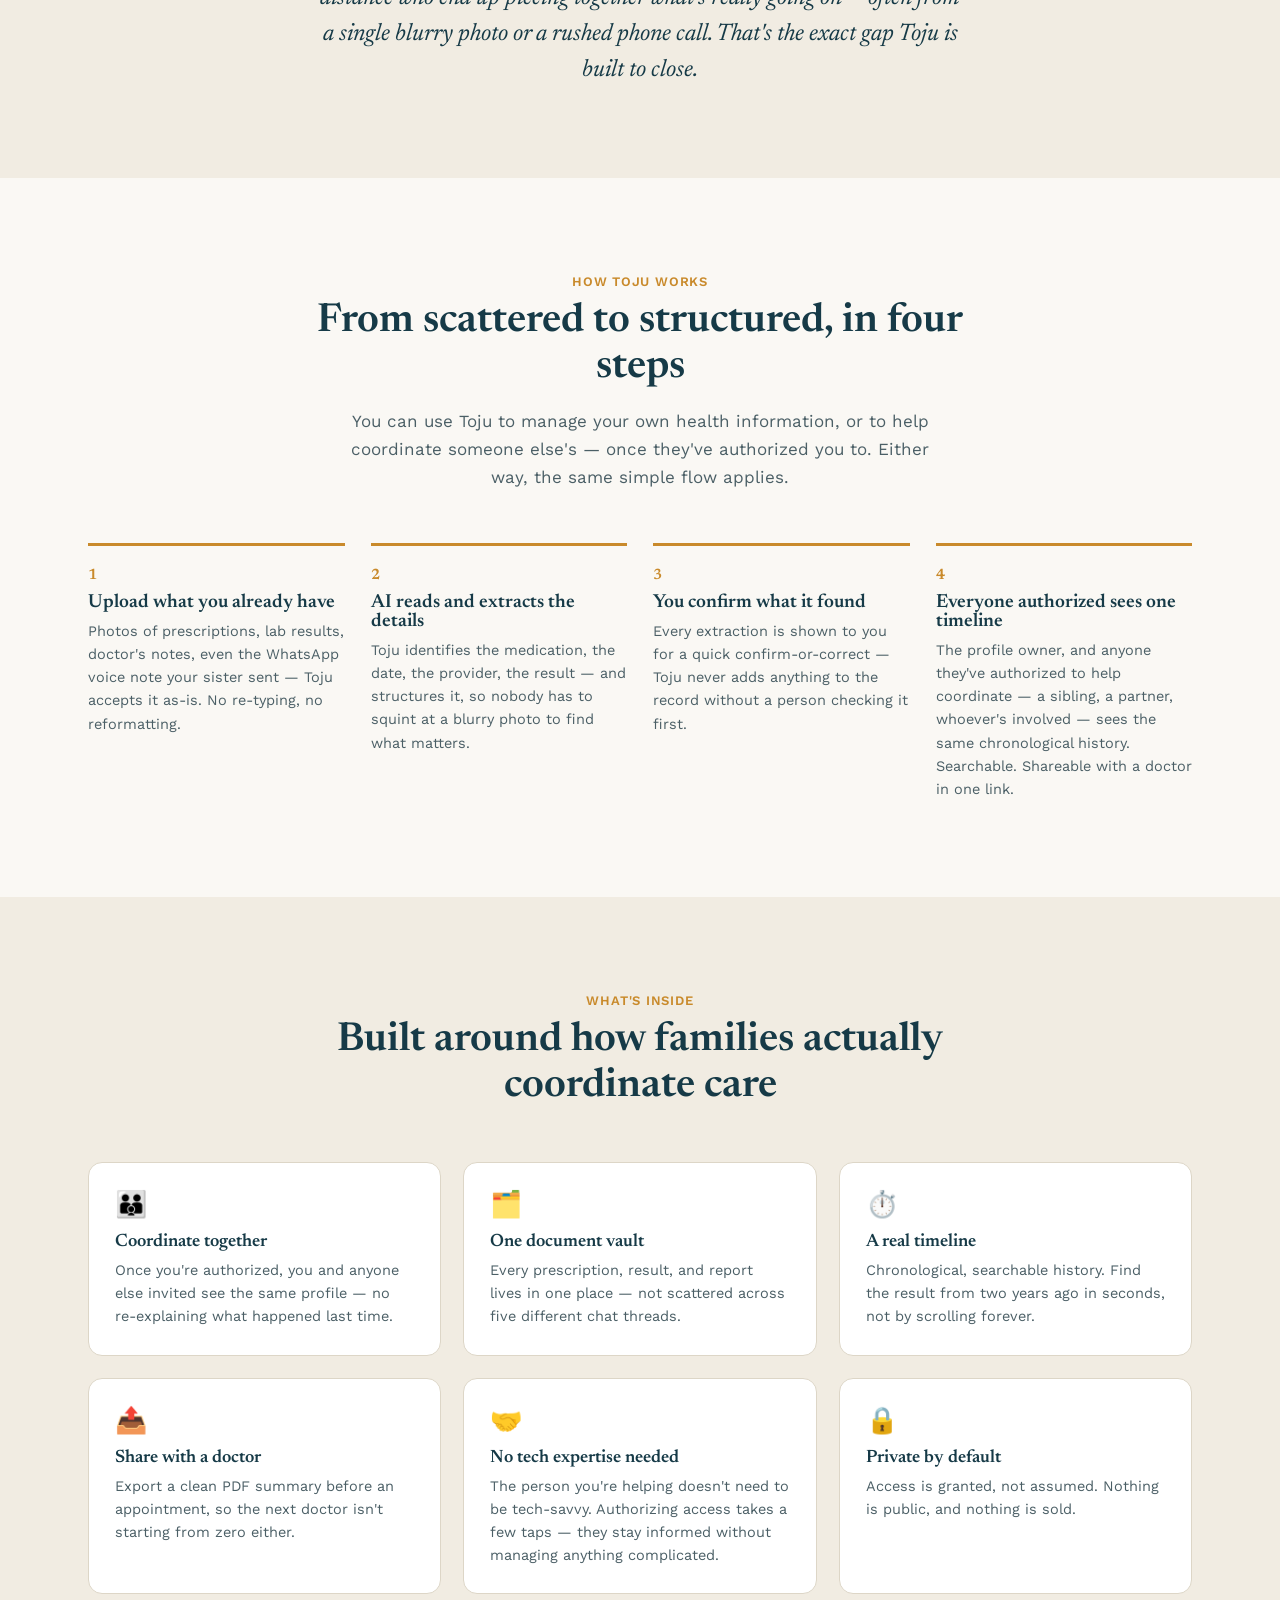
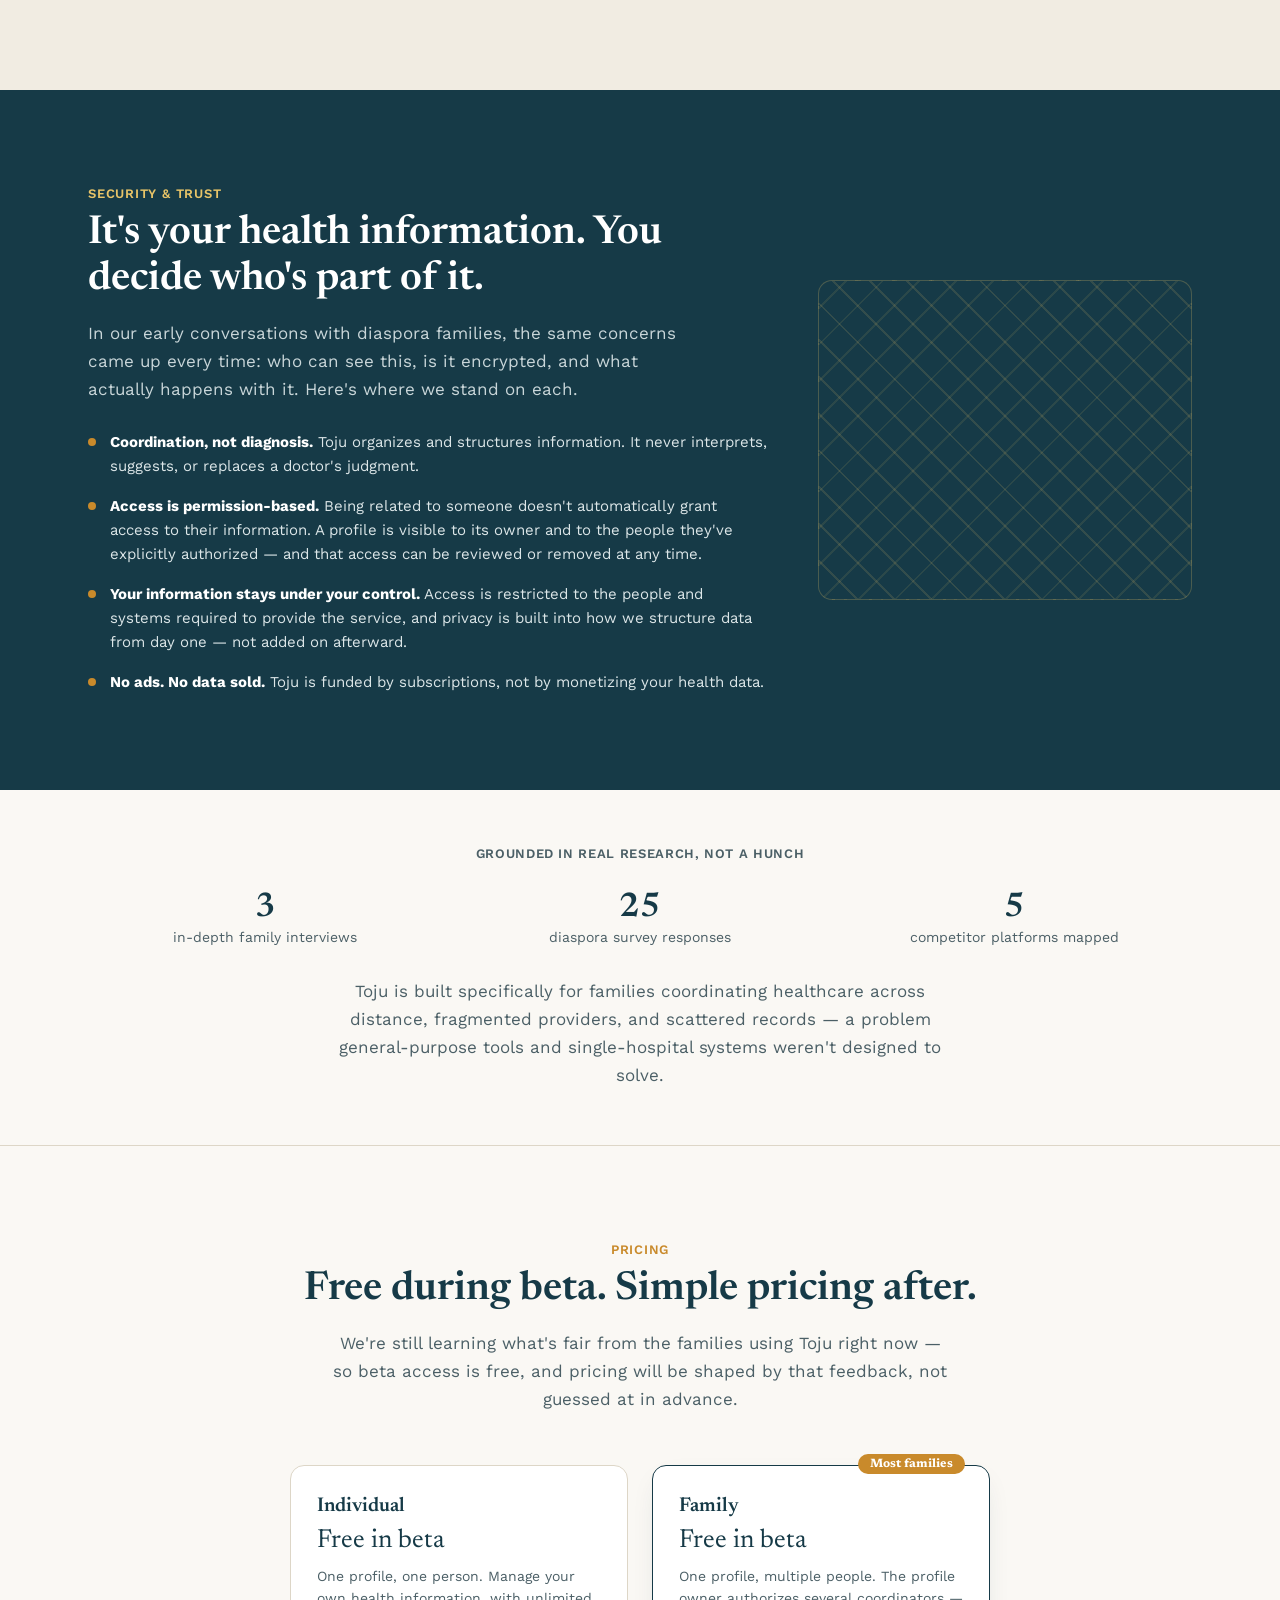
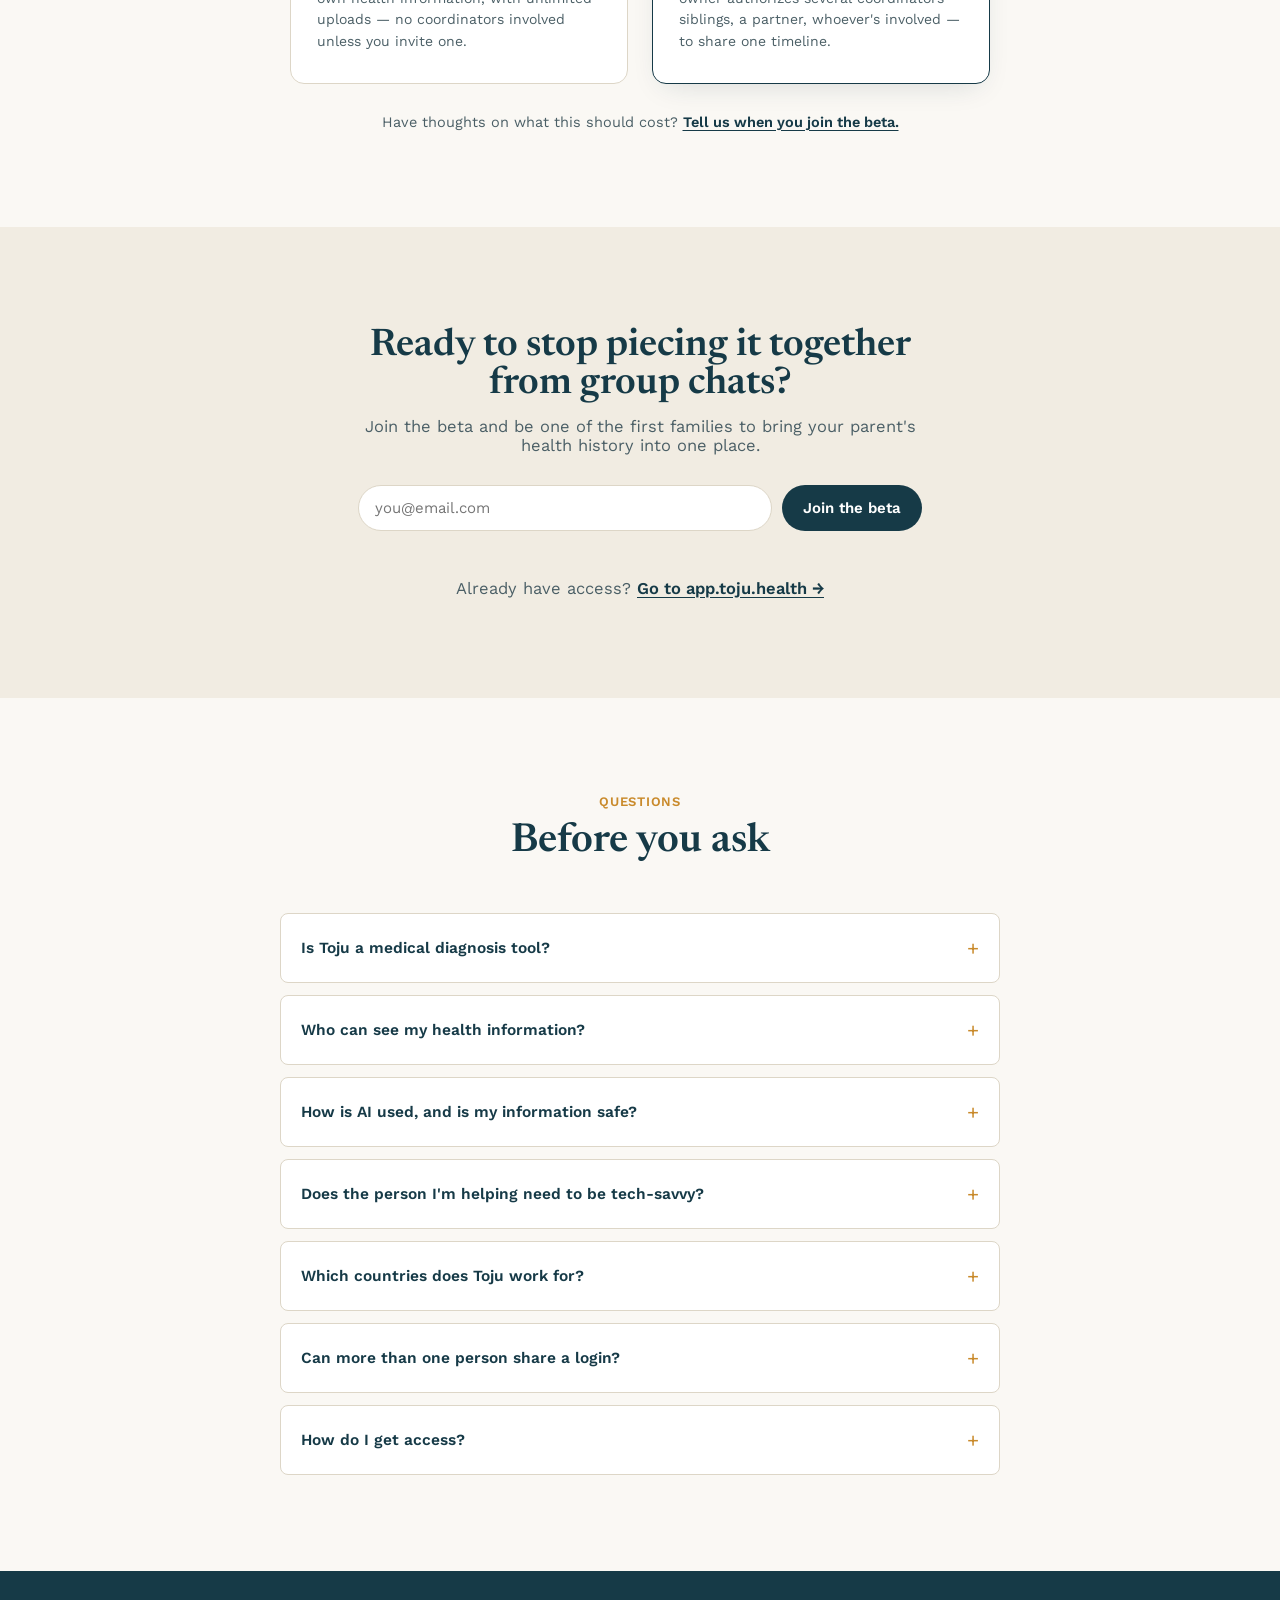
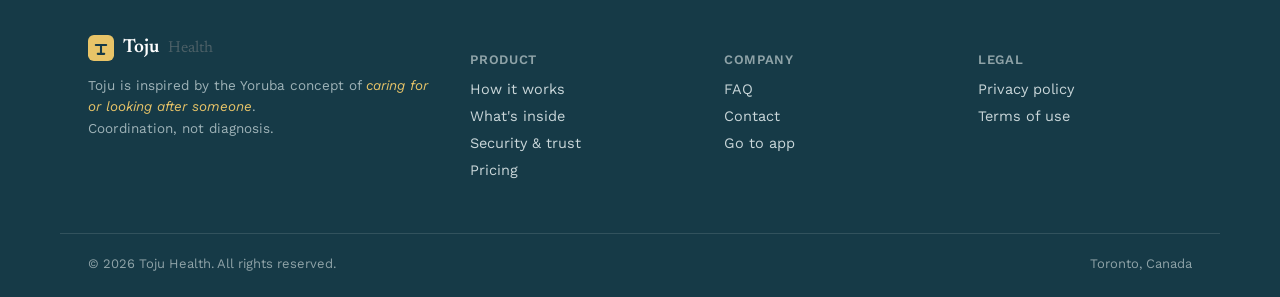
==== commit 074771c6: "Update index.html" ====
--- a/index.html
+++ b/index.html
@@ -89,26 +89,27 @@
       </p>
 
       <div class="stat-grid">
+        <div class="stat-card stat-card--lead">
+          <span class="stat-card__num">71%</span>
+          <span class="stat-card__label">of the diaspora adults we surveyed said they weren't confident they could access a parent's full health history today</span>
+          <span class="stat-card__source">Early signal — Toju family survey, 25 respondents</span>
+        </div>
+        <div class="stat-card">
+          <span class="stat-card__num">1:5,000</span>
+          <span class="stat-card__label">doctor-to-patient ratio in Nigeria — well beyond WHO's recommended standard, part of why records and follow-up so often fall through the cracks</span>
+          <span class="stat-card__source">Source: Nigeria Health Watch, 2025</span>
+        </div>
         <div class="stat-card">
           <span class="stat-card__num">23%</span>
-          <span class="stat-card__label">of the global disease burden is carried by Africa, funded by just 1% of global health spending</span>
+          <span class="stat-card__label">of the global disease burden is carried by Africa, funded by just 1% of global health spending — the backdrop this problem sits in</span>
           <span class="stat-card__source">Source: Asbu et al., 2016, Risk Management and Healthcare Policy</span>
-        </div>
-        <div class="stat-card">
-          <span class="stat-card__num">1:5,000</span>
-          <span class="stat-card__label">doctor-to-patient ratio in Nigeria — well beyond WHO's recommended standard</span>
-          <span class="stat-card__source">Source: Nigeria Health Watch, 2025</span>
-        </div>
-        <div class="stat-card">
-          <span class="stat-card__num">71%</span>
-          <span class="stat-card__label">of the diaspora adults we surveyed said they weren't confident they could access a parent's full health history today</span>
-          <span class="stat-card__source">Source: Toju early-stage family survey, 25 respondents</span>
         </div>
       </div>
 
       <div class="problem__quote">
         <p>“She doesn't like going to the doctor because they would just add to your problems.”</p>
         <span>— from an early family interview</span>
+        <p class="problem__quote-bridge">When someone avoids the doctor's office, it's the family watching from a distance who end up piecing together what's really going on — often from a single blurry photo or a rushed phone call. That's the exact gap Toju is built to close.</p>
       </div>
     </div>
   </section>
@@ -176,9 +177,9 @@
           <p>Export a clean PDF summary before an appointment, so the next doctor isn't starting from zero either.</p>
         </div>
         <div class="feature">
-          <div class="feature__icon" aria-hidden="true">🌍</div>
-          <h3>Built for the diaspora</h3>
-          <p>Designed for families managing care across borders and time zones — not a hospital system retrofitted for patients.</p>
+          <div class="feature__icon" aria-hidden="true">🤝</div>
+          <h3>No tech expertise needed</h3>
+          <p>The person you're helping doesn't need to be tech-savvy. Authorizing access takes a few taps — they stay informed without managing anything complicated.</p>
         </div>
         <div class="feature">
           <div class="feature__icon" aria-hidden="true">🔒</div>
@@ -238,13 +239,12 @@
         <div class="price-card">
           <h3>Individual</h3>
           <p class="price-card__amount">Free in beta</p>
-          <p class="price-card__note">Manage your own health profile, with unlimited uploads</p>
+          <p class="price-card__note">One profile, one person. Manage your own health information, with unlimited uploads — no coordinators involved unless you invite one.</p>
         </div>
         <div class="price-card price-card--highlight">
-          <span class="price-card__tag">Most families</span>
-          <h3>Family</h3>
+          <h3>Family <span class="price-card__tag">Most families</span></h3>
           <p class="price-card__amount">Free in beta</p>
-          <p class="price-card__note">One profile, with multiple people authorized to help coordinate it</p>
+          <p class="price-card__note">One profile, multiple people. The profile owner authorizes several coordinators — siblings, a partner, whoever's involved — to share one timeline.</p>
         </div>
       </div>
       <p class="pricing__foot">Have thoughts on what this should cost? <a href="#waitlist">Tell us when you join the beta.</a></p>
--- a/styles.css
+++ b/styles.css
@@ -143,6 +143,7 @@
 .stat-card{ background: var(--white); border:1px solid var(--line); border-radius: var(--radius); padding: 28px 24px; text-align:center; }
 .stat-card__num{ display:block; font-family: var(--font-display); font-size: 42px; color: var(--ink); font-weight:600; }
 .stat-card__label{ display:block; margin-top:10px; font-size: 14.5px; color: var(--slate); line-height:1.5; }
+.stat-card__source{ display:block; margin-top:10px; font-size: 11.5px; color: #94A0A3; }
 .problem__quote{ max-width: 640px; margin: 56px auto 0; text-align:center; }
 .problem__quote p{ font-family: var(--font-display); font-style:italic; font-size: 24px; color: var(--ink); line-height:1.5; }
 .problem__quote span{ display:block; margin-top:10px; font-size: 13px; color: var(--slate); }
@@ -183,7 +184,7 @@
 /* ---------- validation strip ---------- */
 .validation{ padding: 56px 0; border-bottom: 1px solid var(--line); }
 .validation__label{ text-align:center; font-size: 13px; letter-spacing:.05em; text-transform:uppercase; color: var(--slate); margin-bottom: 30px; font-weight:600; }
-.validation__row{ display:grid; grid-template-columns: repeat(4,1fr); gap: 20px; text-align:center; }
+.validation__row{ display:grid; grid-template-columns: repeat(3,1fr); gap: 20px; text-align:center; }
 .validation__item{ font-size: 14px; color: var(--slate); }
 .validation__item span{ display:block; font-family: var(--font-display); font-size: 34px; color: var(--ink); font-weight:600; margin-bottom:4px; }
 
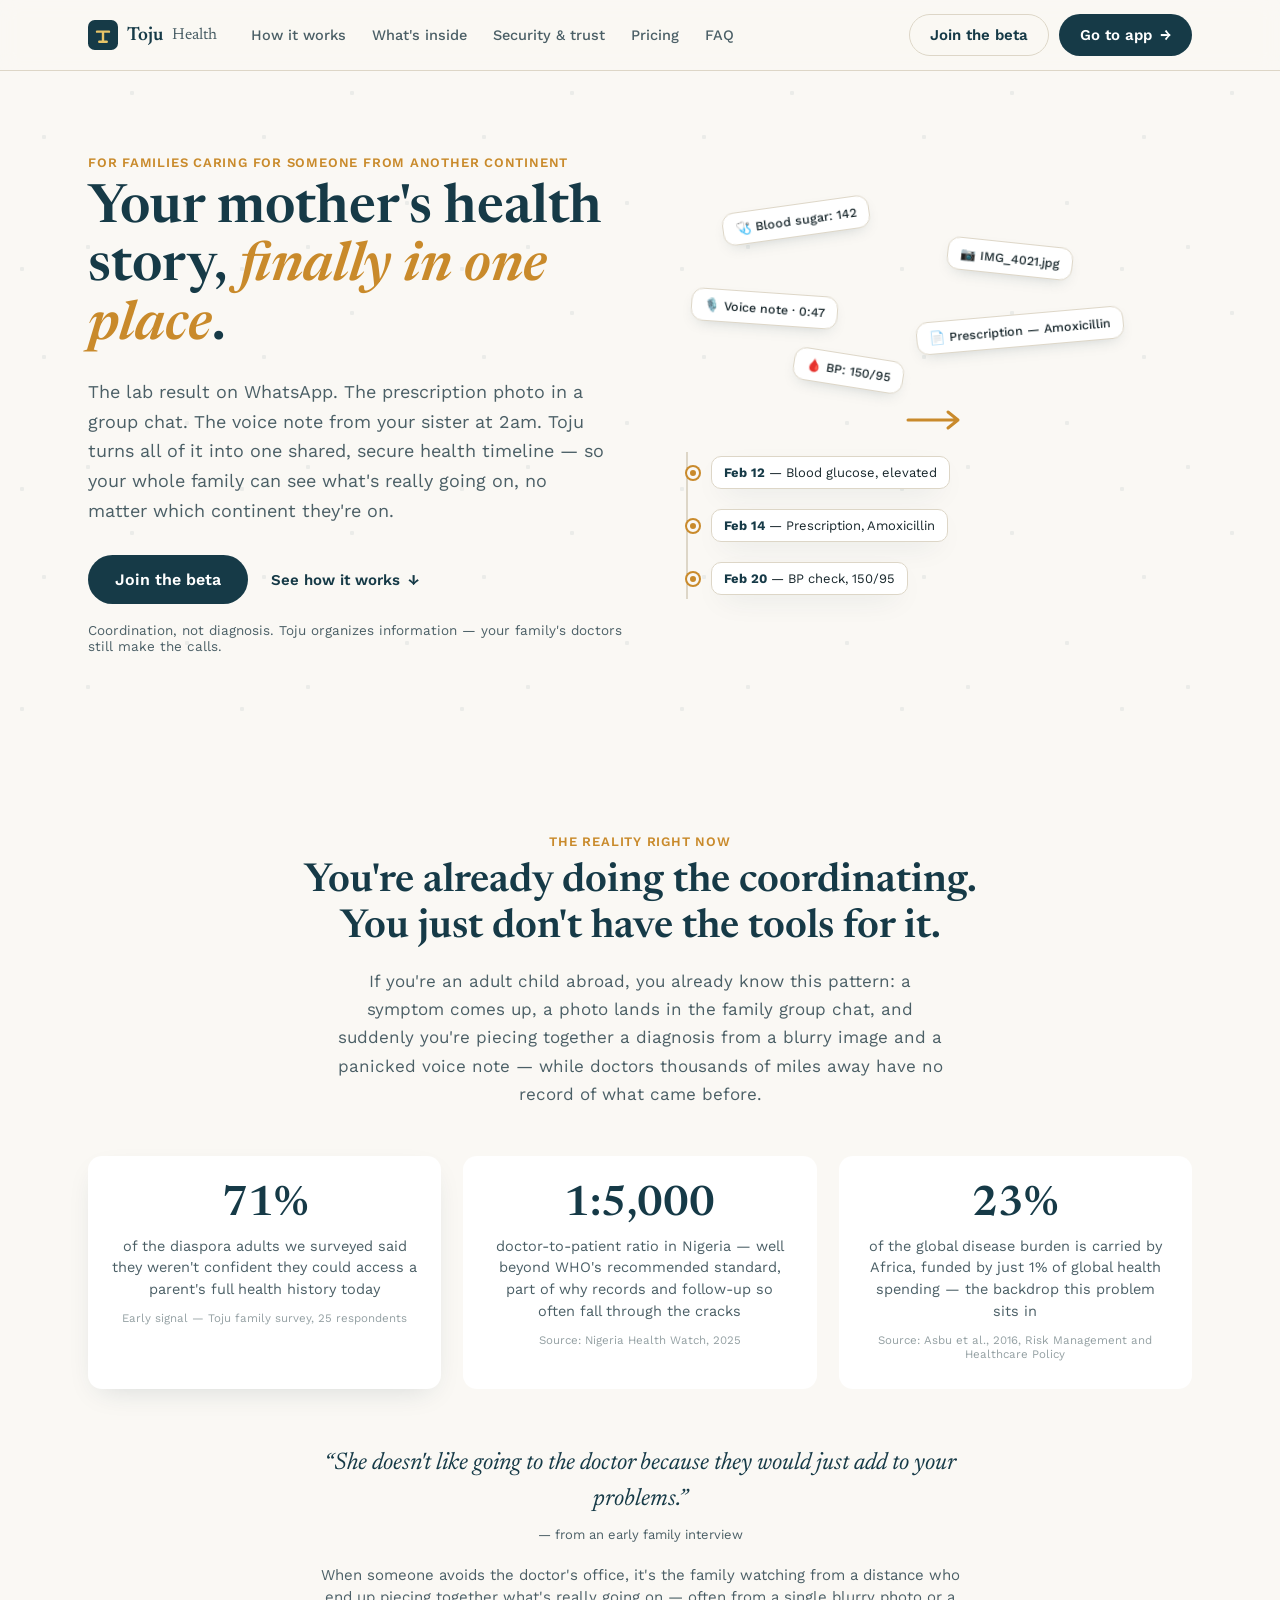
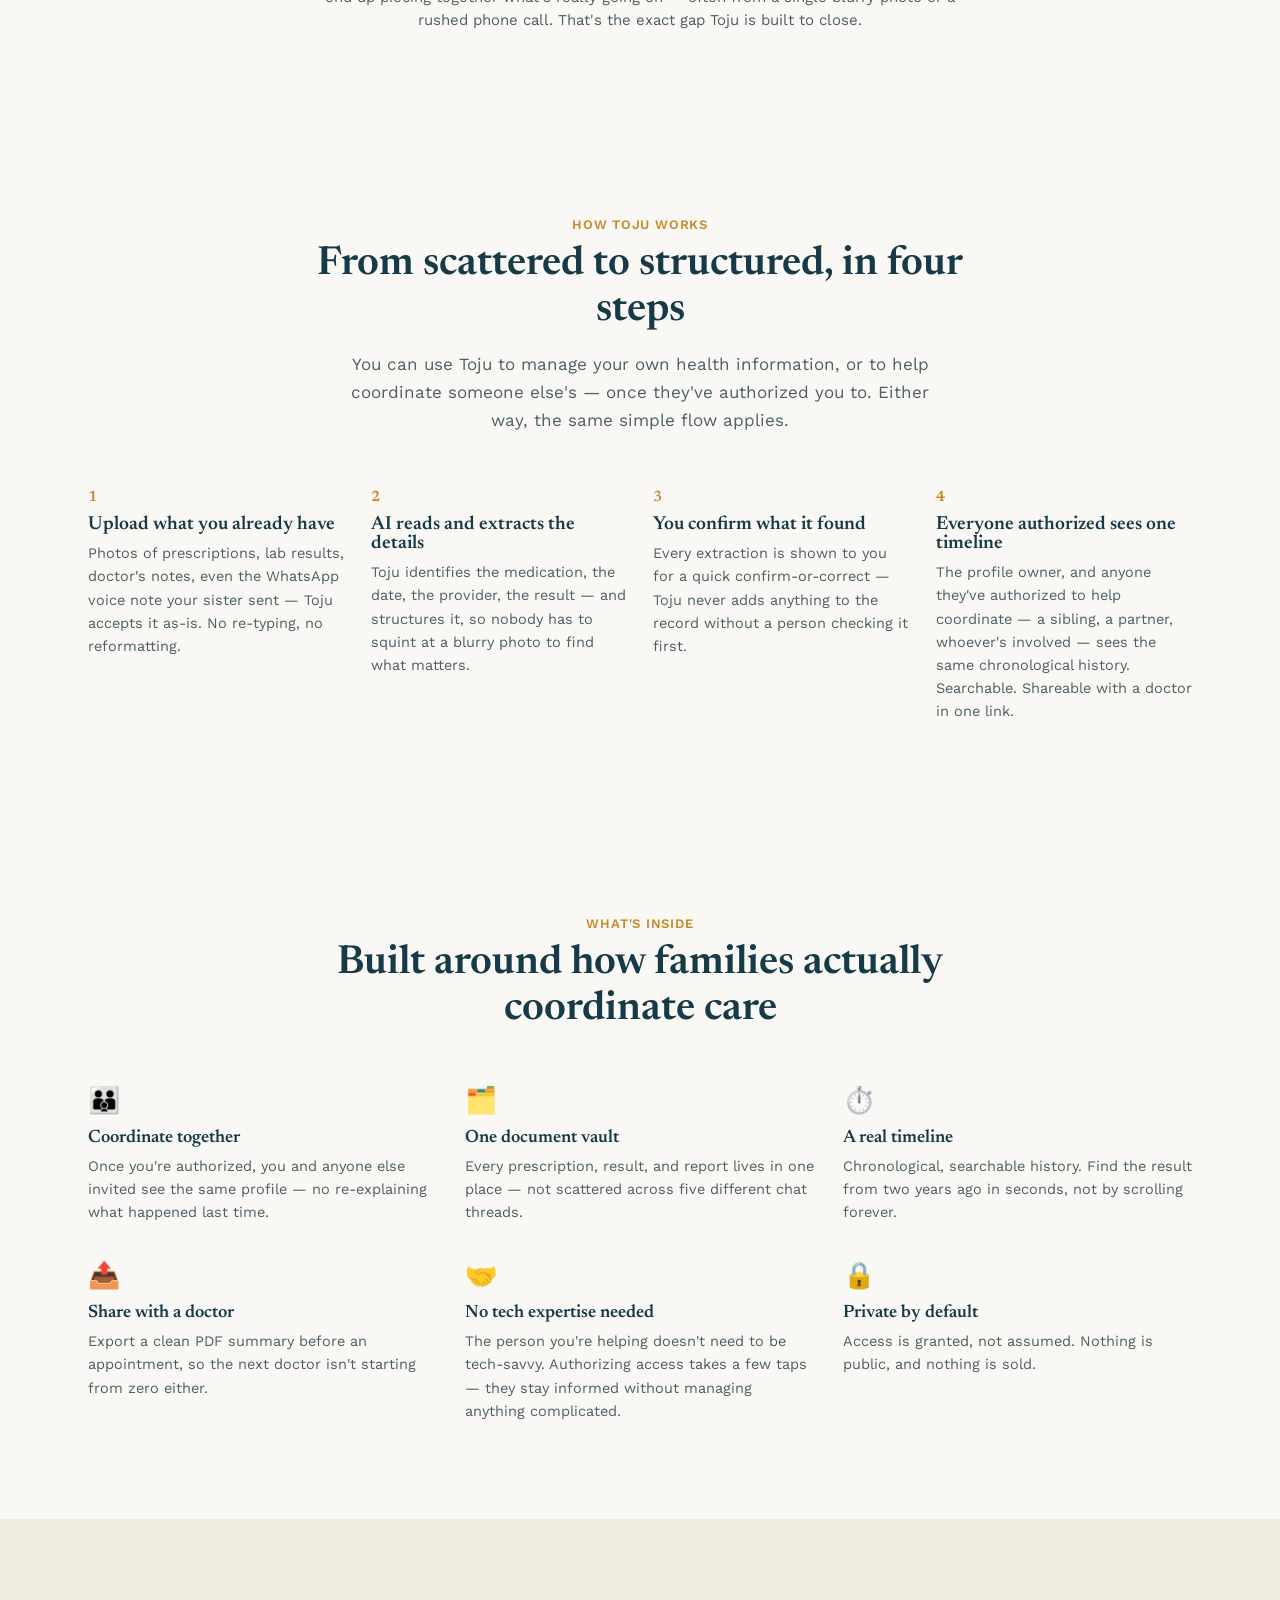
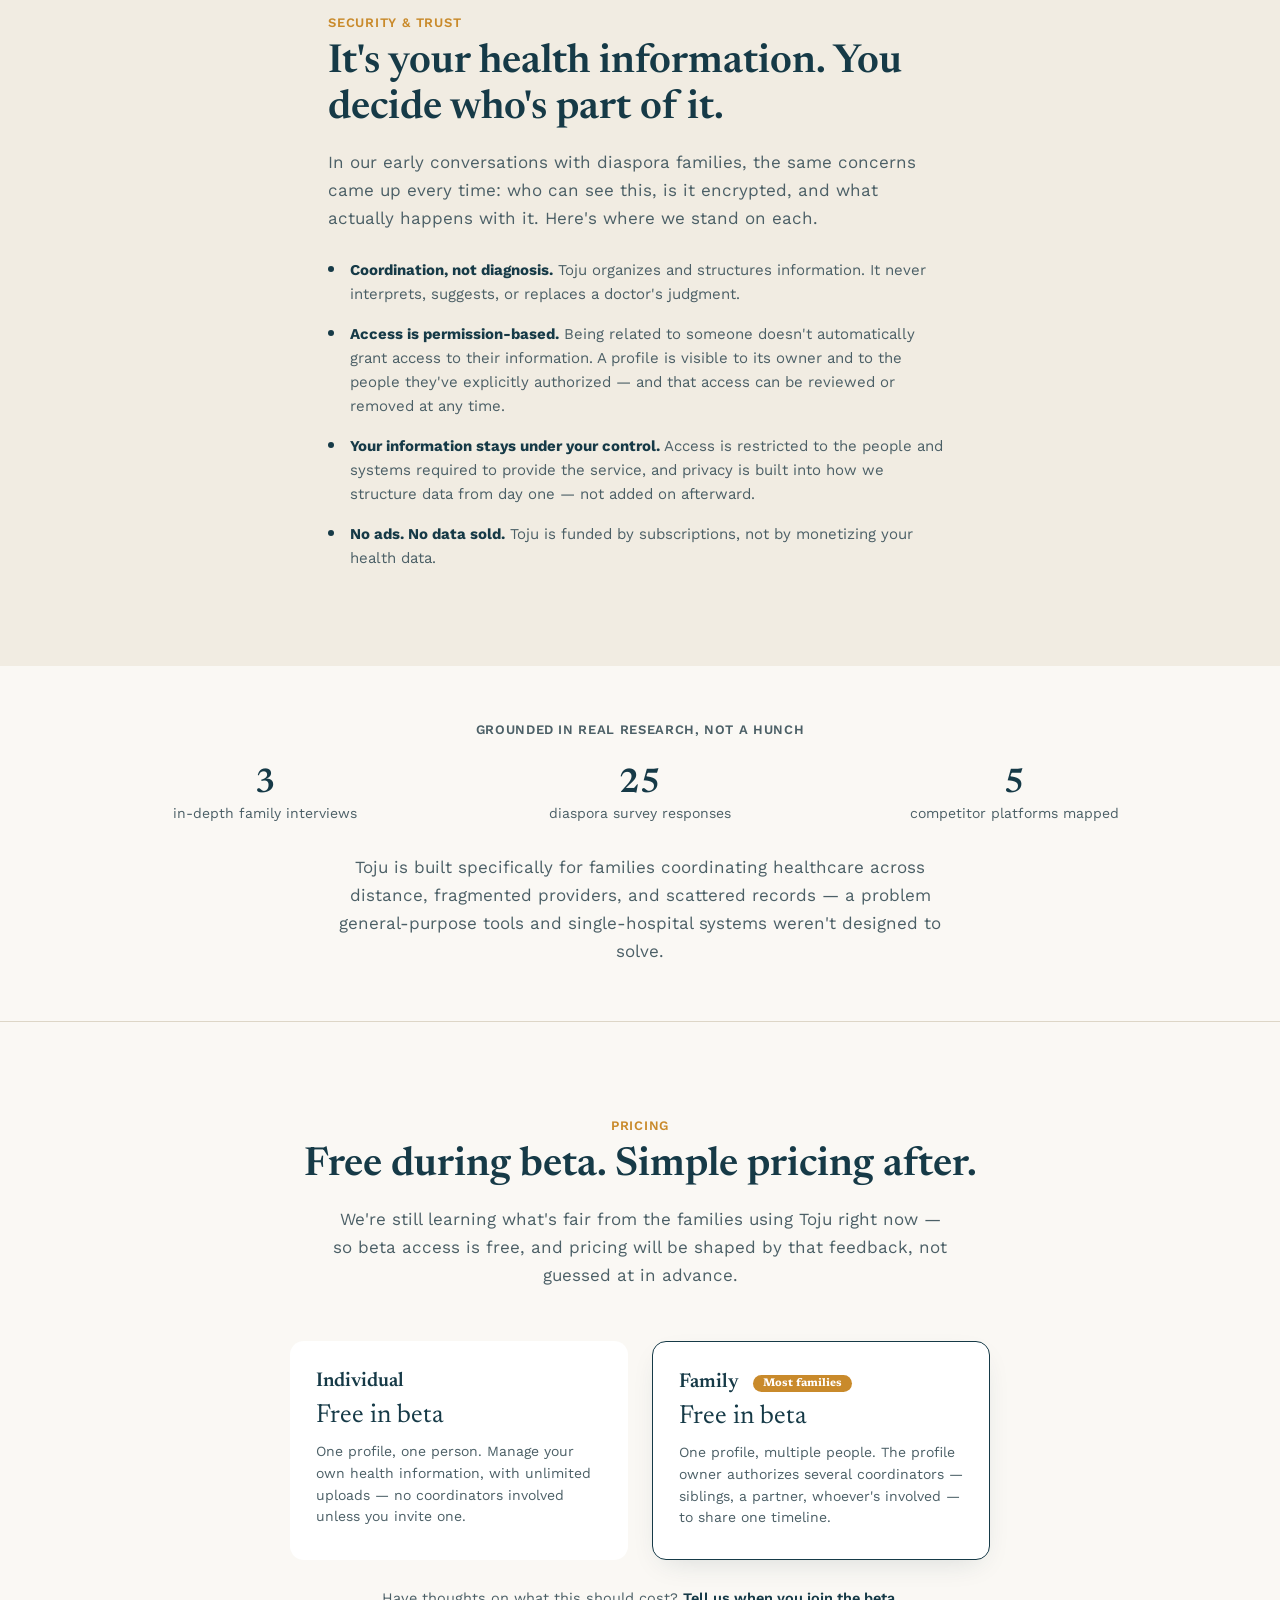
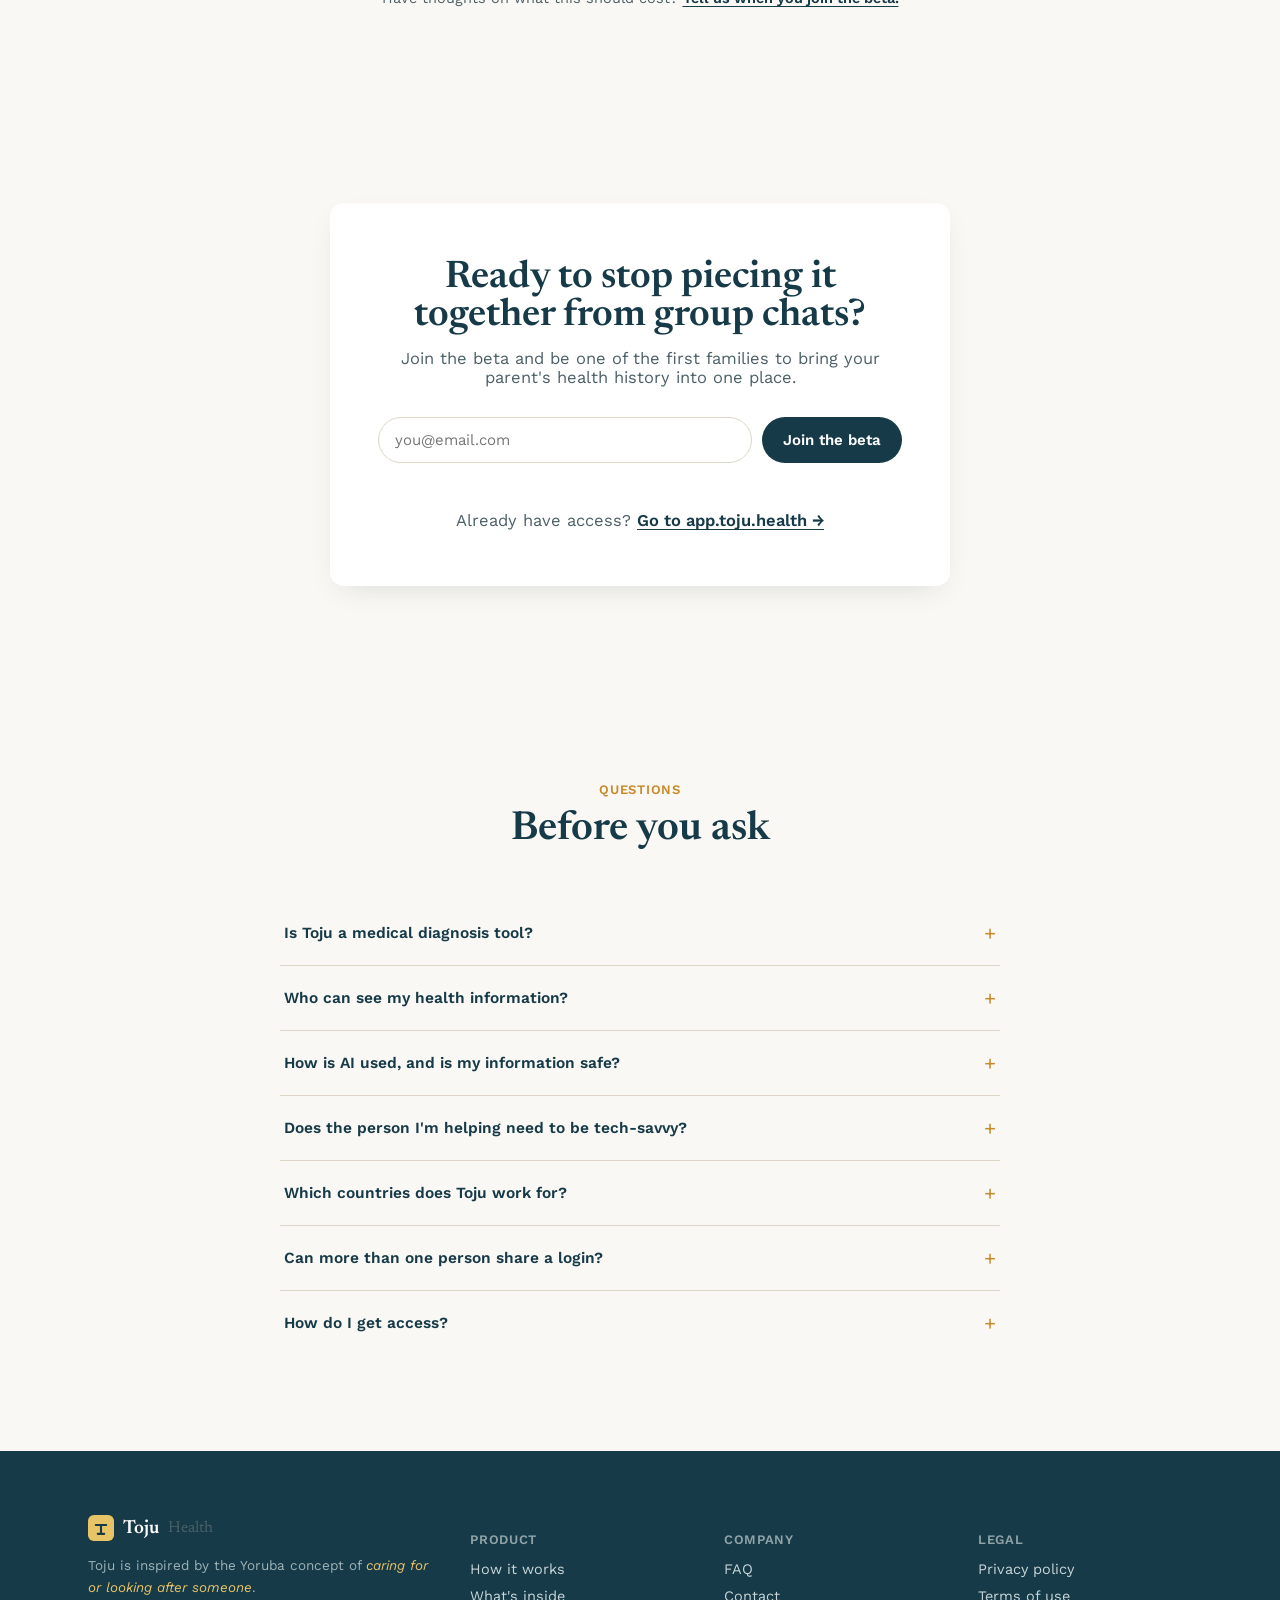
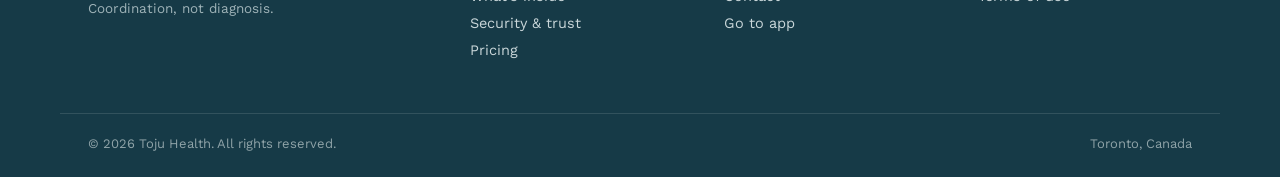
==== commit d725f3c5: "Remove meaningless decorative dot panel from trust section The recolored trust__pattern div (origina" ====
--- a/index.html
+++ b/index.html
@@ -207,7 +207,6 @@
           <li><b>No ads. No data sold.</b> Toju is funded by subscriptions, not by monetizing your health data.</li>
         </ul>
       </div>
-      <div class="trust__pattern" aria-hidden="true"></div>
     </div>
   </section>
 
--- a/styles.css
+++ b/styles.css
@@ -138,48 +138,40 @@
 .timeline__card b{ color: var(--ink); }
 
 /* ---------- problem ---------- */
-.problem{ padding: 90px 0; background: var(--paper-2); }
+.problem{ padding: 90px 0; background: var(--paper); }
 .stat-grid{ display:grid; grid-template-columns: repeat(3,1fr); gap: 22px; margin-top: 48px; }
-.stat-card{ background: var(--white); border:1px solid var(--line); border-radius: var(--radius); padding: 28px 24px; text-align:center; }
+.stat-card{ background: var(--white); border-radius: var(--radius); padding: 28px 24px; text-align:center; }
+.stat-card--lead{ box-shadow: var(--shadow); }
 .stat-card__num{ display:block; font-family: var(--font-display); font-size: 42px; color: var(--ink); font-weight:600; }
 .stat-card__label{ display:block; margin-top:10px; font-size: 14.5px; color: var(--slate); line-height:1.5; }
 .stat-card__source{ display:block; margin-top:10px; font-size: 11.5px; color: #94A0A3; }
 .problem__quote{ max-width: 640px; margin: 56px auto 0; text-align:center; }
 .problem__quote p{ font-family: var(--font-display); font-style:italic; font-size: 24px; color: var(--ink); line-height:1.5; }
 .problem__quote span{ display:block; margin-top:10px; font-size: 13px; color: var(--slate); }
+.problem__quote-bridge{ font-family: var(--font-body) !important; font-style: normal !important; font-size: 15px !important; color: var(--slate) !important; line-height:1.65; margin-top: 22px !important; }
 
 /* ---------- how it works ---------- */
 .how{ padding: 96px 0; }
 .how__grid{ display:grid; grid-template-columns: repeat(4,1fr); gap: 26px; margin-top: 52px; }
-.how__step{ border-top: 3px solid var(--gold); padding-top: 18px; }
+.how__step{ padding-top: 0; }
 .how__num{ font-family: var(--font-display); font-size: 15px; color: var(--gold); font-weight:600; }
 .how__step h3{ font-size: 19px; margin: 10px 0 8px; }
 .how__step p{ font-size: 14.5px; color: var(--slate); line-height:1.6; }
 
 /* ---------- features ---------- */
-.features{ padding: 96px 0; background: var(--paper-2); }
-.feature-grid{ display:grid; grid-template-columns: repeat(3,1fr); gap: 22px; margin-top: 52px; }
-.feature{ background: var(--white); border:1px solid var(--line); border-radius: var(--radius); padding: 26px; }
+.features{ padding: 96px 0; background: var(--paper); }
+.feature-grid{ display:grid; grid-template-columns: repeat(3,1fr); gap: 36px 28px; margin-top: 52px; }
 .feature__icon{ font-size: 26px; margin-bottom: 14px; }
 .feature h3{ font-size: 18px; margin-bottom: 8px; }
 .feature p{ font-size: 14.5px; color: var(--slate); line-height:1.6; }
 
 /* ---------- trust ---------- */
-.trust{ padding: 96px 0; background: var(--ink); color: var(--paper); position:relative; overflow:hidden; }
-.trust__inner{ display:grid; grid-template-columns: 1fr 0.55fr; gap: 50px; align-items:center; }
-.trust .eyebrow{ color: var(--gold-soft); }
-.trust h2{ color: var(--white); }
-.trust .section-lede{ color: #C9D6D9; }
+.trust{ padding: 96px 0; background: var(--paper-2); }
+.trust__inner{ max-width: 680px; margin: 0 auto; }
 .trust__list{ margin-top: 26px; display:flex; flex-direction:column; gap: 16px; }
-.trust__list li{ font-size: 15px; line-height:1.6; color: #DCE6E8; padding-left: 22px; position:relative; }
-.trust__list li:before{ content:""; position:absolute; left:0; top:8px; width:8px; height:8px; border-radius:50%; background: var(--gold); }
-.trust__list b{ color: var(--white); }
-.trust__pattern{
-  height: 320px; border-radius: var(--radius);
-  background-image: repeating-linear-gradient(45deg, rgba(232,196,104,0.14) 0 2px, transparent 2px 26px),
-                     repeating-linear-gradient(-45deg, rgba(232,196,104,0.1) 0 2px, transparent 2px 26px);
-  border: 1px solid rgba(232,196,104,0.25);
-}
+.trust__list li{ font-size: 15px; line-height:1.6; color: var(--slate); padding-left: 22px; position:relative; }
+.trust__list li:before{ content:""; position:absolute; left:0; top:8px; width:6px; height:6px; border-radius:50%; background: var(--ink); }
+.trust__list b{ color: var(--ink); }
 
 /* ---------- validation strip ---------- */
 .validation{ padding: 56px 0; border-bottom: 1px solid var(--line); }
@@ -191,9 +183,9 @@
 /* ---------- pricing ---------- */
 .pricing{ padding: 96px 0; }
 .pricing__grid{ display:grid; grid-template-columns: repeat(2,1fr); gap: 24px; max-width: 700px; margin: 52px auto 0; }
-.price-card{ position:relative; background: var(--white); border: 1.5px solid var(--line); border-radius: var(--radius); padding: 30px 26px; }
-.price-card--highlight{ border-color: var(--ink); box-shadow: var(--shadow); }
-.price-card__tag{ position:absolute; top:-12px; right: 24px; background: var(--gold); color: var(--white); font-size:12px; font-weight:700; padding: 4px 12px; border-radius: 999px; }
+.price-card{ position:relative; background: var(--white); border-radius: var(--radius); padding: 30px 26px; }
+.price-card--highlight{ border: 1.5px solid var(--ink); box-shadow: var(--shadow); }
+.price-card__tag{ display:inline-block; vertical-align:middle; margin-left:10px; background: var(--gold); color: var(--white); font-size:11px; font-weight:700; padding: 3px 10px; border-radius: 999px; }
 .price-card h3{ font-size: 20px; }
 .price-card__amount{ font-family: var(--font-display); font-size: 26px; color: var(--ink); margin: 12px 0; }
 .price-card__note{ font-size: 14px; color: var(--slate); line-height:1.55; }
@@ -201,8 +193,8 @@
 .pricing__foot a{ color: var(--ink); font-weight:600; text-decoration: underline; text-underline-offset:3px; }
 
 /* ---------- waitlist ---------- */
-.waitlist{ padding: 100px 0; background: var(--paper-2); }
-.waitlist__inner{ max-width: 620px; margin: 0 auto; text-align:center; }
+.waitlist{ padding: 100px 0; background: var(--paper); }
+.waitlist__inner{ max-width: 620px; margin: 0 auto; text-align:center; background: var(--white); border-radius: var(--radius); box-shadow: var(--shadow); padding: 56px 48px; }
 .waitlist h2{ font-size: clamp(28px,3.4vw,38px); }
 .waitlist p{ margin-top: 14px; color: var(--slate); font-size: 16.5px; }
 .waitlist__form{ display:flex; gap: 10px; margin-top: 30px; }
@@ -217,13 +209,14 @@
 
 /* ---------- faq ---------- */
 .faq{ padding: 96px 0; }
-.faq__list{ max-width: 720px; margin: 48px auto 0; display:flex; flex-direction:column; gap: 12px; }
-.faq__item{ border: 1px solid var(--line); border-radius: var(--radius-sm); padding: 6px 20px; background: var(--white); }
-.faq__item summary{ cursor:pointer; padding: 16px 0; font-weight:600; font-size: 15.5px; color: var(--ink); list-style:none; display:flex; justify-content:space-between; align-items:center; }
+.faq__list{ max-width: 720px; margin: 48px auto 0; display:flex; flex-direction:column; }
+.faq__item{ border-bottom: 1px solid var(--line); padding: 0 4px; }
+.faq__item:last-child{ border-bottom: none; }
+.faq__item summary{ cursor:pointer; padding: 20px 0; font-weight:600; font-size: 15.5px; color: var(--ink); list-style:none; display:flex; justify-content:space-between; align-items:center; }
 .faq__item summary::-webkit-details-marker{ display:none; }
 .faq__item summary:after{ content:"+"; font-size: 20px; color: var(--gold); font-weight:400; }
 .faq__item[open] summary:after{ content:"–"; }
-.faq__item p{ padding: 0 0 18px; font-size: 14.5px; color: var(--slate); line-height:1.6; }
+.faq__item p{ padding: 0 0 22px; font-size: 14.5px; color: var(--slate); line-height:1.6; }
 
 /* ---------- footer ---------- */
 .footer{ background: var(--ink); color: #C9D6D9; padding: 64px 0 26px; }
@@ -242,8 +235,6 @@
   .nav__burger{ display:flex; }
   .nav__cta .btn--ghost{ display:none; }
   .hero__inner{ grid-template-columns: 1fr; }
-  .trust__inner{ grid-template-columns: 1fr; }
-  .trust__pattern{ height: 160px; order:-1; }
   .stat-grid, .feature-grid{ grid-template-columns: 1fr 1fr; }
   .how__grid{ grid-template-columns: 1fr 1fr; }
   .footer__inner{ grid-template-columns: 1fr 1fr; }
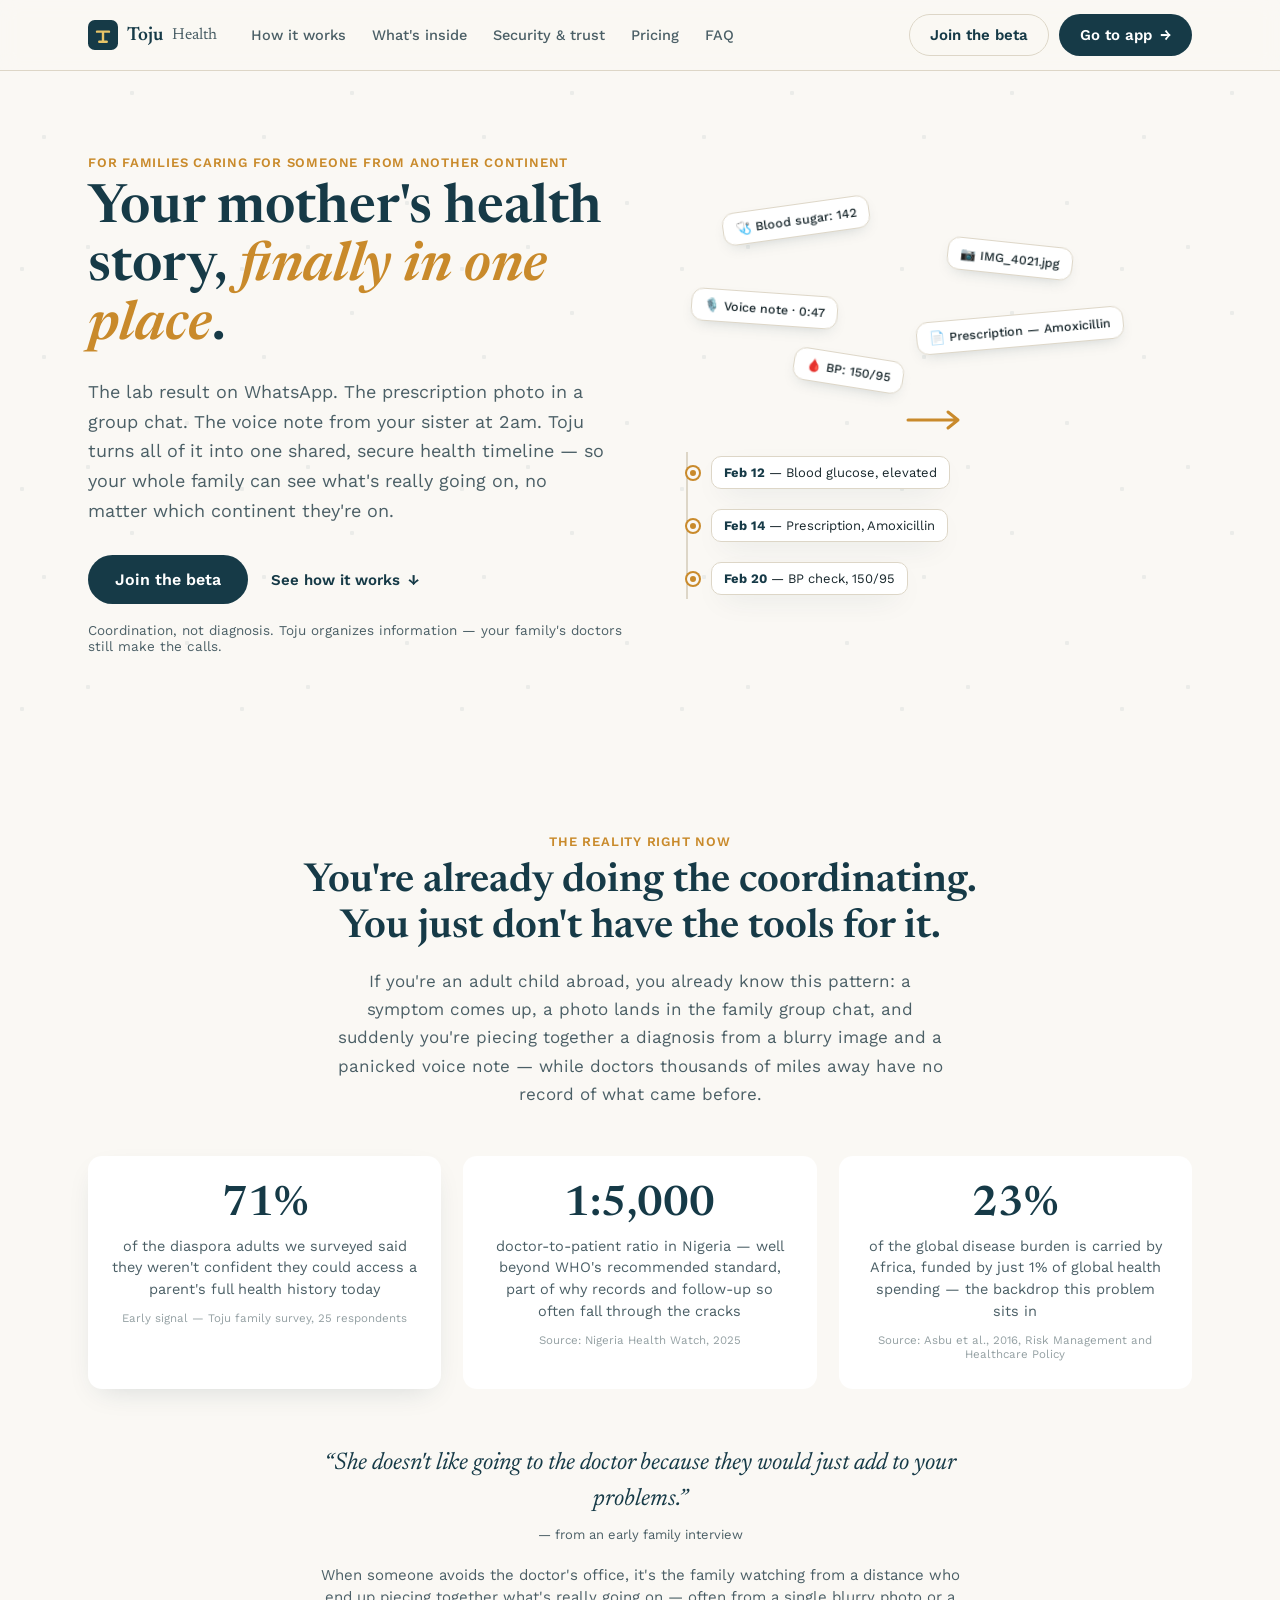
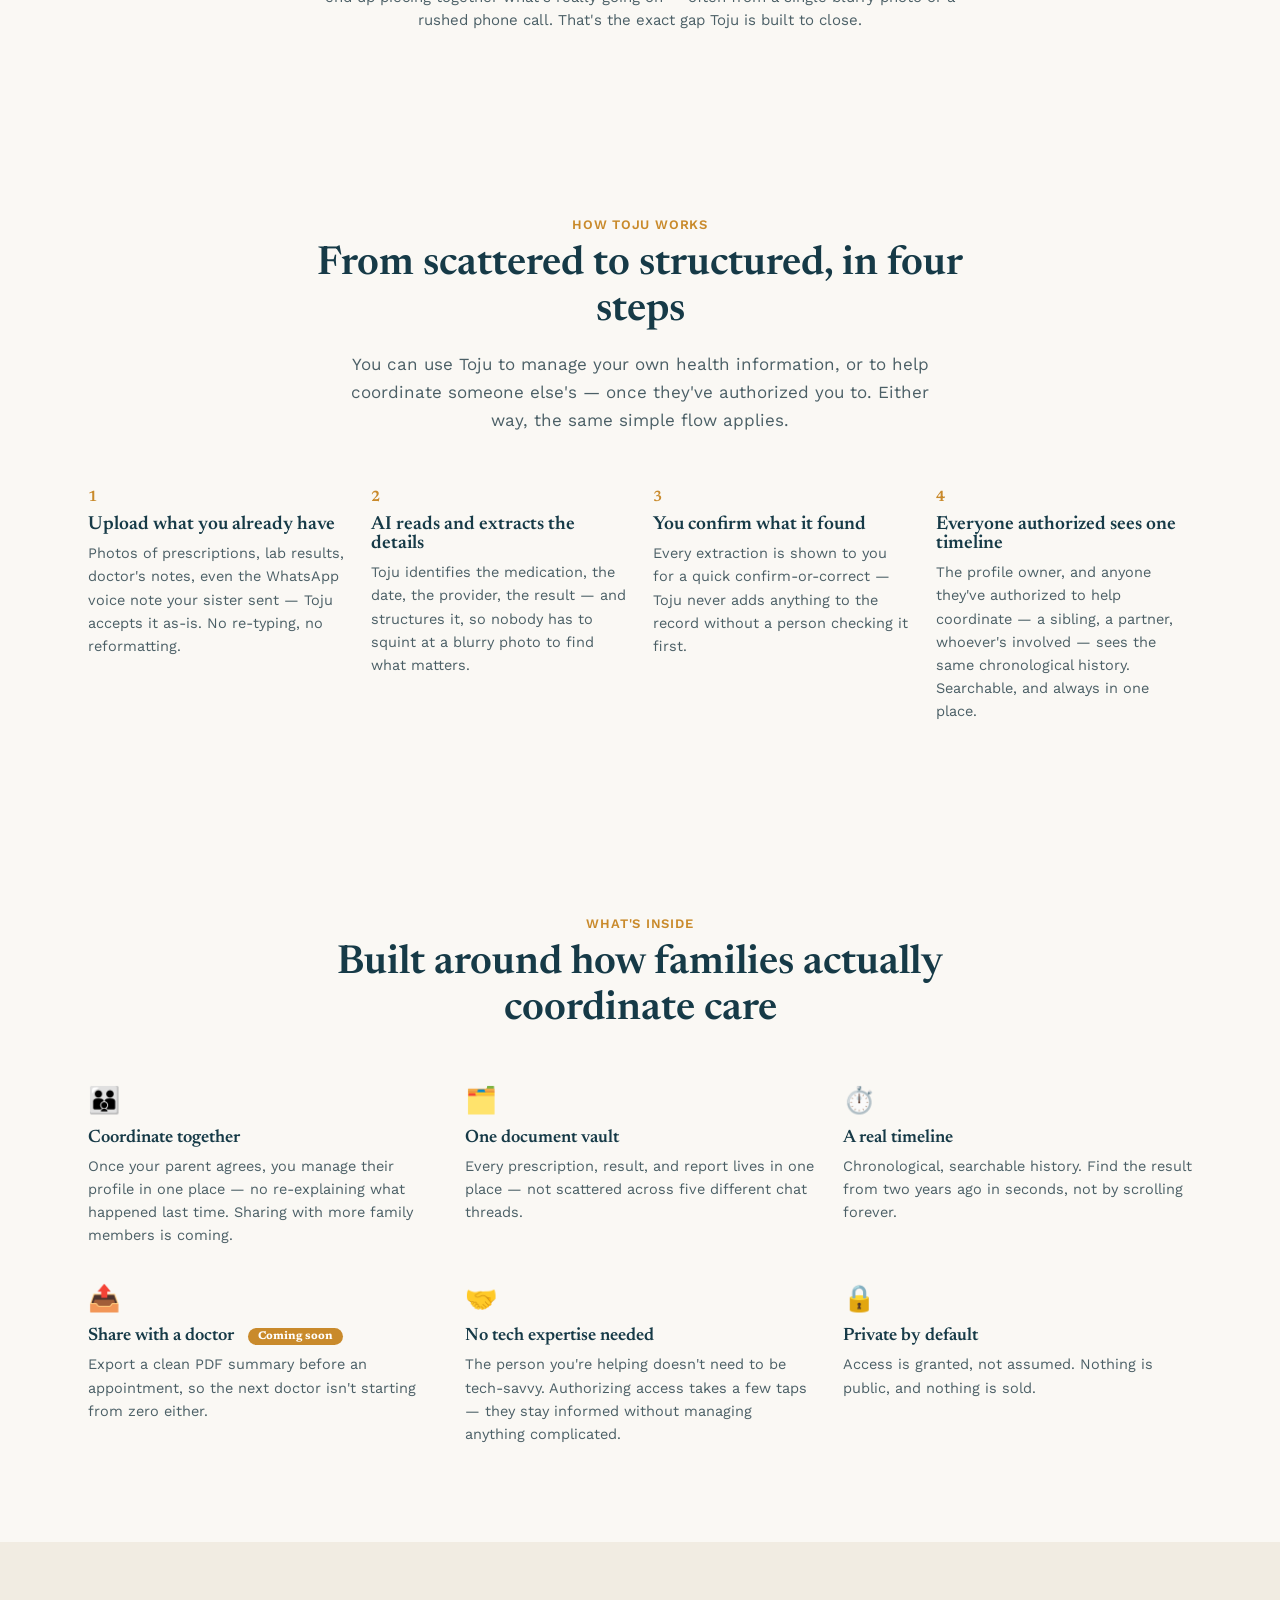
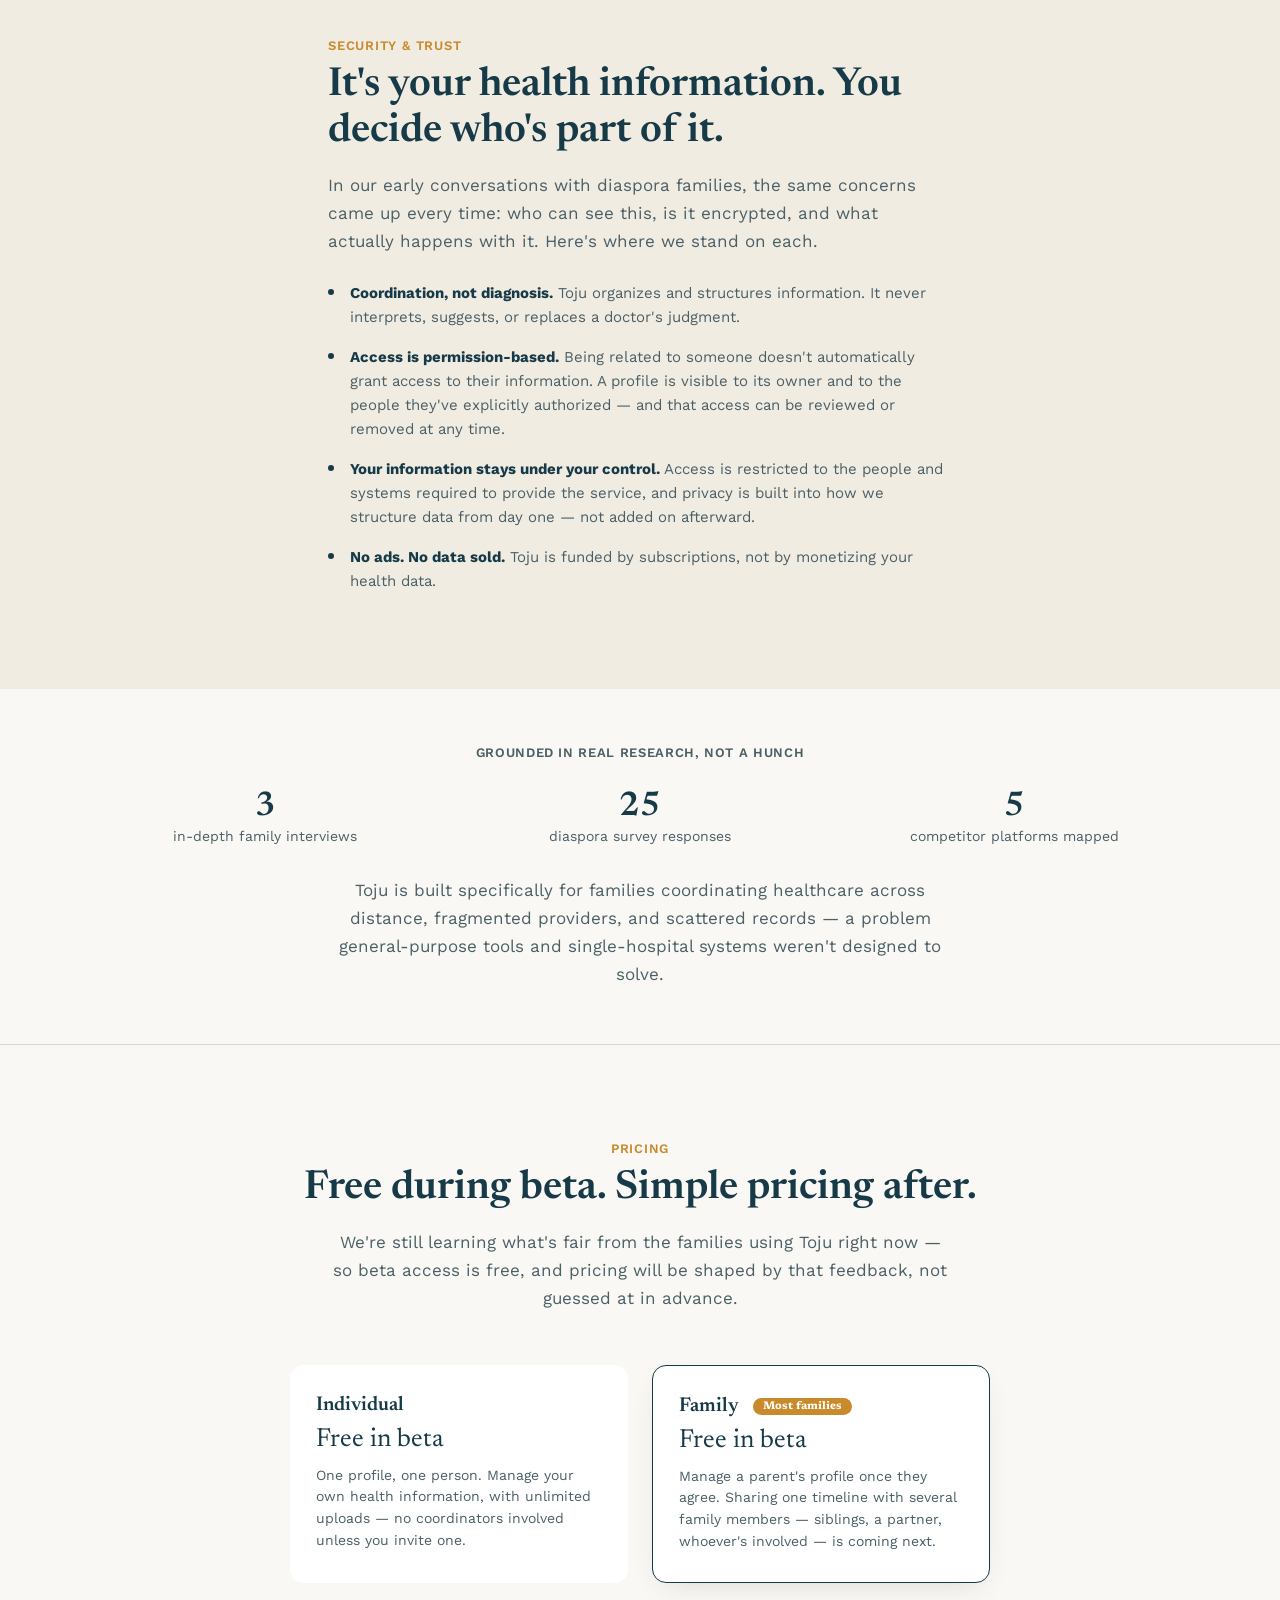
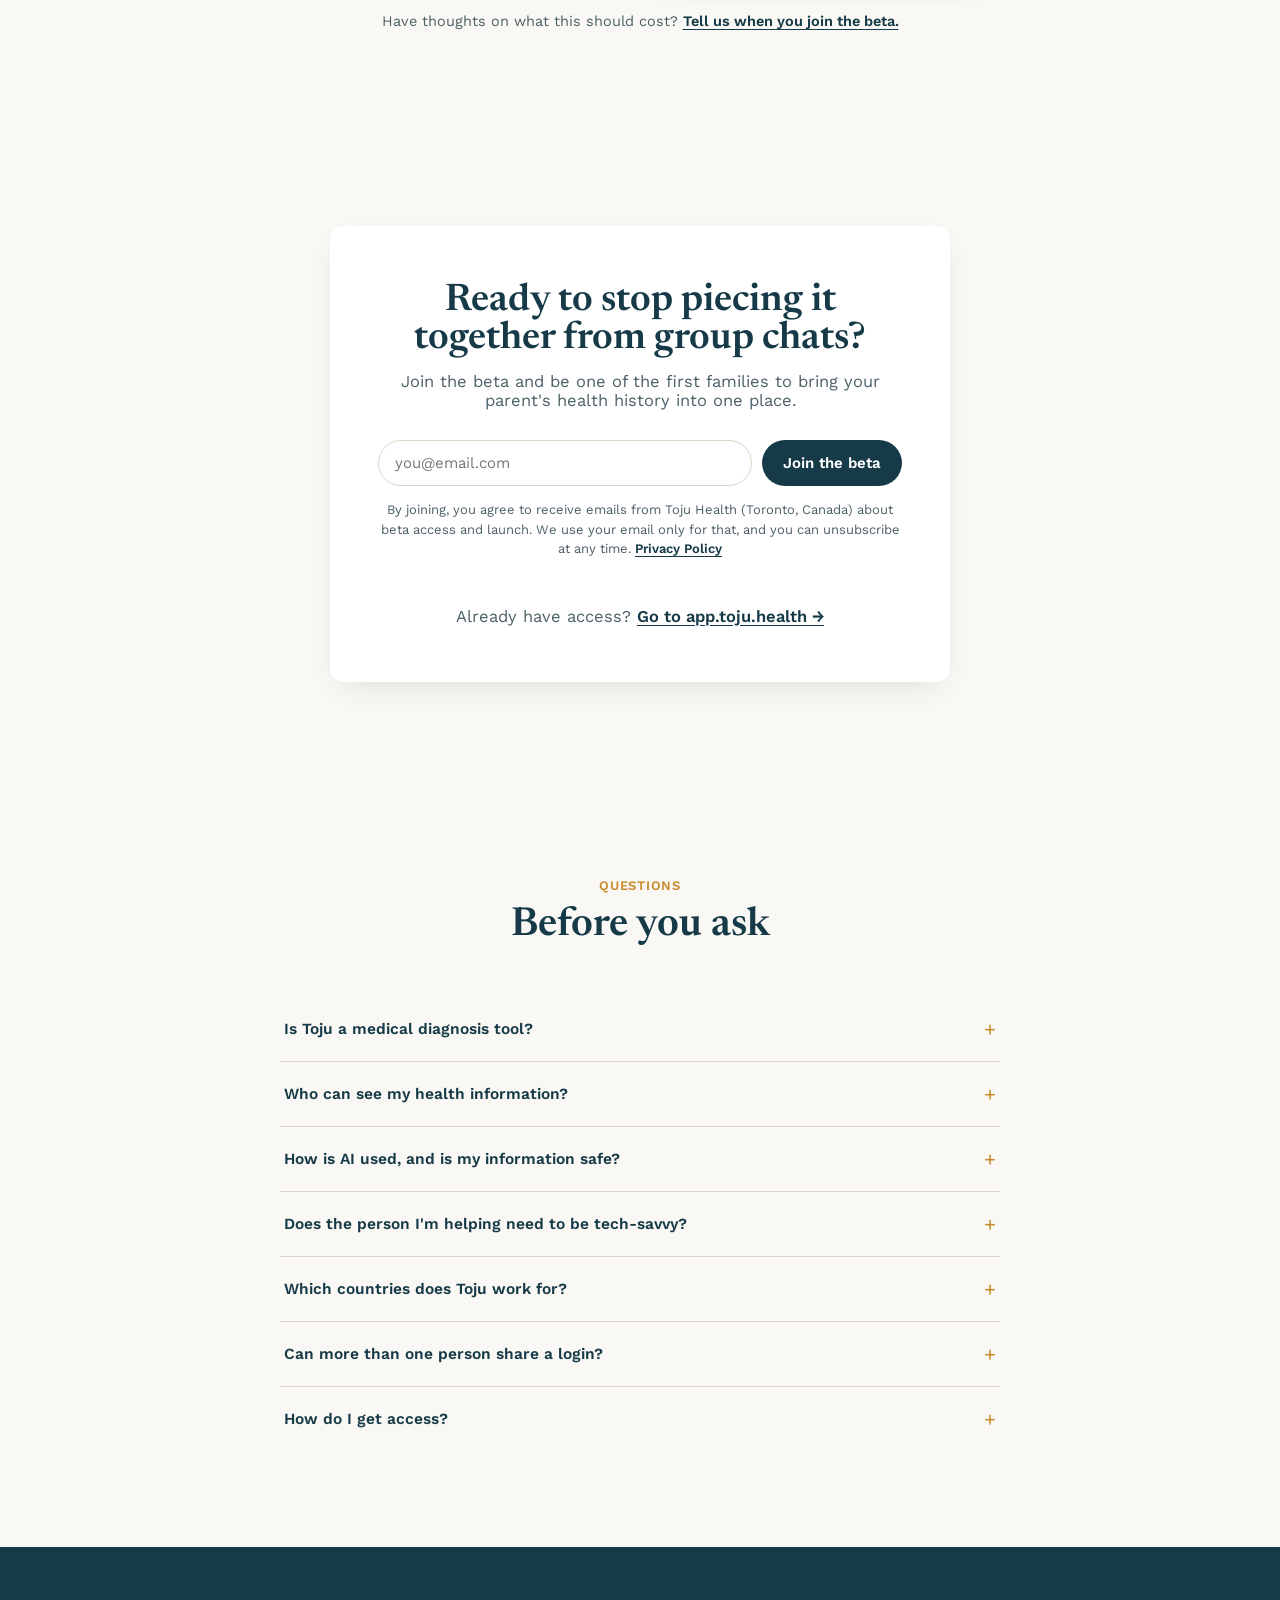
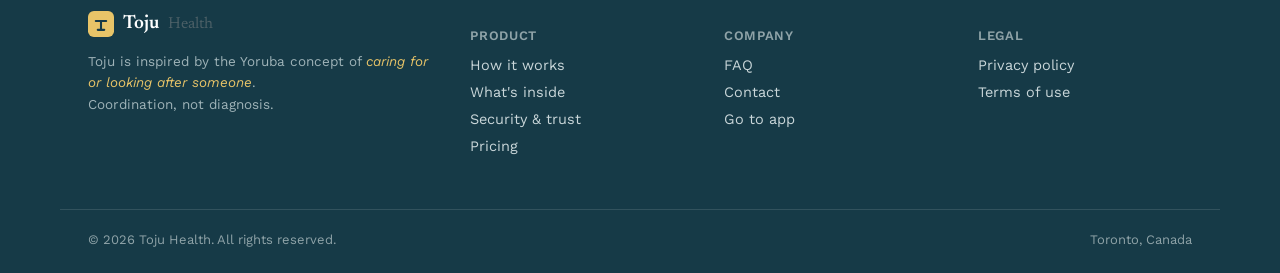
==== commit c36814d1: "Publish privacy policy and terms of use; add waitlist consent line; align site claims with current b" ====
--- a/index.html
+++ b/index.html
@@ -143,7 +143,7 @@
         <div class="how__step">
           <span class="how__num">4</span>
           <h3>Everyone authorized sees one timeline</h3>
-          <p>The profile owner, and anyone they've authorized to help coordinate — a sibling, a partner, whoever's involved — sees the same chronological history. Searchable. Shareable with a doctor in one link.</p>
+          <p>The profile owner, and anyone they've authorized to help coordinate — a sibling, a partner, whoever's involved — sees the same chronological history. Searchable, and always in one place.</p>
         </div>
       </div>
     </div>
@@ -159,7 +159,7 @@
         <div class="feature">
           <div class="feature__icon" aria-hidden="true">👪</div>
           <h3>Coordinate together</h3>
-          <p>Once you're authorized, you and anyone else invited see the same profile — no re-explaining what happened last time.</p>
+          <p>Once your parent agrees, you manage their profile in one place — no re-explaining what happened last time. Sharing with more family members is coming.</p>
         </div>
         <div class="feature">
           <div class="feature__icon" aria-hidden="true">🗂️</div>
@@ -173,7 +173,7 @@
         </div>
         <div class="feature">
           <div class="feature__icon" aria-hidden="true">📤</div>
-          <h3>Share with a doctor</h3>
+          <h3>Share with a doctor <span class="price-card__tag">Coming soon</span></h3>
           <p>Export a clean PDF summary before an appointment, so the next doctor isn't starting from zero either.</p>
         </div>
         <div class="feature">
@@ -243,7 +243,7 @@
         <div class="price-card price-card--highlight">
           <h3>Family <span class="price-card__tag">Most families</span></h3>
           <p class="price-card__amount">Free in beta</p>
-          <p class="price-card__note">One profile, multiple people. The profile owner authorizes several coordinators — siblings, a partner, whoever's involved — to share one timeline.</p>
+          <p class="price-card__note">Manage a parent's profile once they agree. Sharing one timeline with several family members — siblings, a partner, whoever's involved — is coming next.</p>
         </div>
       </div>
       <p class="pricing__foot">Have thoughts on what this should cost? <a href="#waitlist">Tell us when you join the beta.</a></p>
@@ -259,6 +259,7 @@
         <input type="email" name="email" placeholder="you@email.com" required aria-label="Email address">
         <button type="submit" class="btn btn--primary">Join the beta</button>
       </form>
+      <p class="waitlist__consent">By joining, you agree to receive emails from Toju Health (Toronto, Canada) about beta access and launch. We use your email only for that, and you can unsubscribe at any time. <a href="/privacy.html">Privacy Policy</a></p>
       <p class="waitlist__status" id="waitlistStatus" role="status"></p>
       <p class="waitlist__alt">Already have access? <a href="https://app.toju.health">Go to app.toju.health →</a></p>
     </div>
@@ -277,11 +278,11 @@
         </details>
         <details class="faq__item">
           <summary>Who can see my health information?</summary>
-          <p>Only you, and anyone you've explicitly authorized to help coordinate your care. Being related to someone doesn't automatically grant them access — it has to be authorized, and you can see exactly who has it and remove it at any time.</p>
+          <p>Only the account that manages the profile, and only after the person whose information it is has agreed. Being related to someone doesn't automatically grant access. That person can withdraw their agreement at any time, and withdrawing deletes their records.</p>
         </details>
         <details class="faq__item">
           <summary>How is AI used, and is my information safe?</summary>
-          <p>Toju uses AI to help read and organize the documents you upload — pulling out things like medication names, dates, and results. It doesn't diagnose anything, and you review and confirm every extraction before it's added to your timeline. We're building our data handling around privacy as a first principle, and the full details will be in our privacy policy before launch.</p>
+          <p>Toju uses AI to help read and organize the documents you upload — pulling out things like medication names, dates, and results. It doesn't diagnose anything, and you review and confirm every extraction before it's added to your timeline. Your documents are stored privately, and we don't use your health information to train AI. The details are in our <a href="/privacy.html" style="text-decoration:underline;">privacy policy</a>.</p>
         </details>
         <details class="faq__item">
           <summary>Does the person I'm helping need to be tech-savvy?</summary>
@@ -289,7 +290,7 @@
         </details>
         <details class="faq__item">
           <summary>Which countries does Toju work for?</summary>
-          <p>Toju is built for African diaspora families broadly — wherever you are, and wherever the person you're coordinating with is receiving care.</p>
+          <p>Toju is built for African diaspora families. We're starting with families in Canada coordinating care for relatives in Nigeria, and our <a href="/privacy.html" style="text-decoration:underline;">privacy policy</a> describes how it applies there.</p>
         </details>
         <details class="faq__item">
           <summary>Can more than one person share a login?</summary>
--- a/styles.css
+++ b/styles.css
@@ -246,3 +246,27 @@
   .waitlist__form{ flex-direction:column; }
   .hero{ padding: 56px 0 60px; }
 }
+
+/* ---------- legal pages (privacy / terms) ---------- */
+.legal{ padding: 72px 28px 56px; max-width: 760px; }
+.legal h1{ font-size: clamp(30px,4vw,40px); margin-bottom: 28px; }
+.legal h2{ font-size: 26px; margin: 56px 0 6px; padding-top: 28px; border-top: 1px solid var(--paper-2); }
+.legal h3{ font-size: 20px; margin: 36px 0 10px; }
+.legal h4{ font-family: var(--font-body); font-size: 15.5px; font-weight:600; color: var(--ink); margin: 26px 0 8px; }
+.legal p, .legal li{ color: var(--slate); font-size: 16px; line-height: 1.7; }
+.legal p{ margin: 0 0 14px; }
+.legal ul, .legal ol{ margin: 0 0 16px; padding-left: 24px; }
+.legal li{ margin-bottom: 8px; }
+.legal strong{ color: var(--ink); font-weight:600; }
+.legal a{ color: var(--ink); font-weight:600; text-decoration: underline; text-underline-offset: 3px; }
+.legal__meta{ font-size: 14.5px !important; margin-bottom: 4px !important; }
+.legal__table{ overflow-x:auto; margin: 8px 0 18px; }
+.legal__table table{ width:100%; border-collapse: collapse; font-size: 15px; }
+.legal__table th, .legal__table td{ text-align:left; padding: 10px 14px 10px 0; border-bottom: 1px solid var(--paper-2); color: var(--slate); vertical-align: top; }
+.legal__table th{ color: var(--ink); font-weight:600; }
+.legal__back{ display:inline-block; margin-top: 40px; }
+.legal__foot{ background: var(--ink); color: #C9D6D9; padding: 28px 0; font-size: 14px; text-align:center; }
+.legal__foot a{ color: #C9D6D9; }
+.legal__foot a:hover{ color: var(--gold-soft); }
+.waitlist__consent{ margin-top: 14px !important; font-size: 13px !important; color: var(--slate); line-height: 1.5; }
+.waitlist__consent a{ color: var(--ink); font-weight:600; text-decoration: underline; text-underline-offset:3px; }
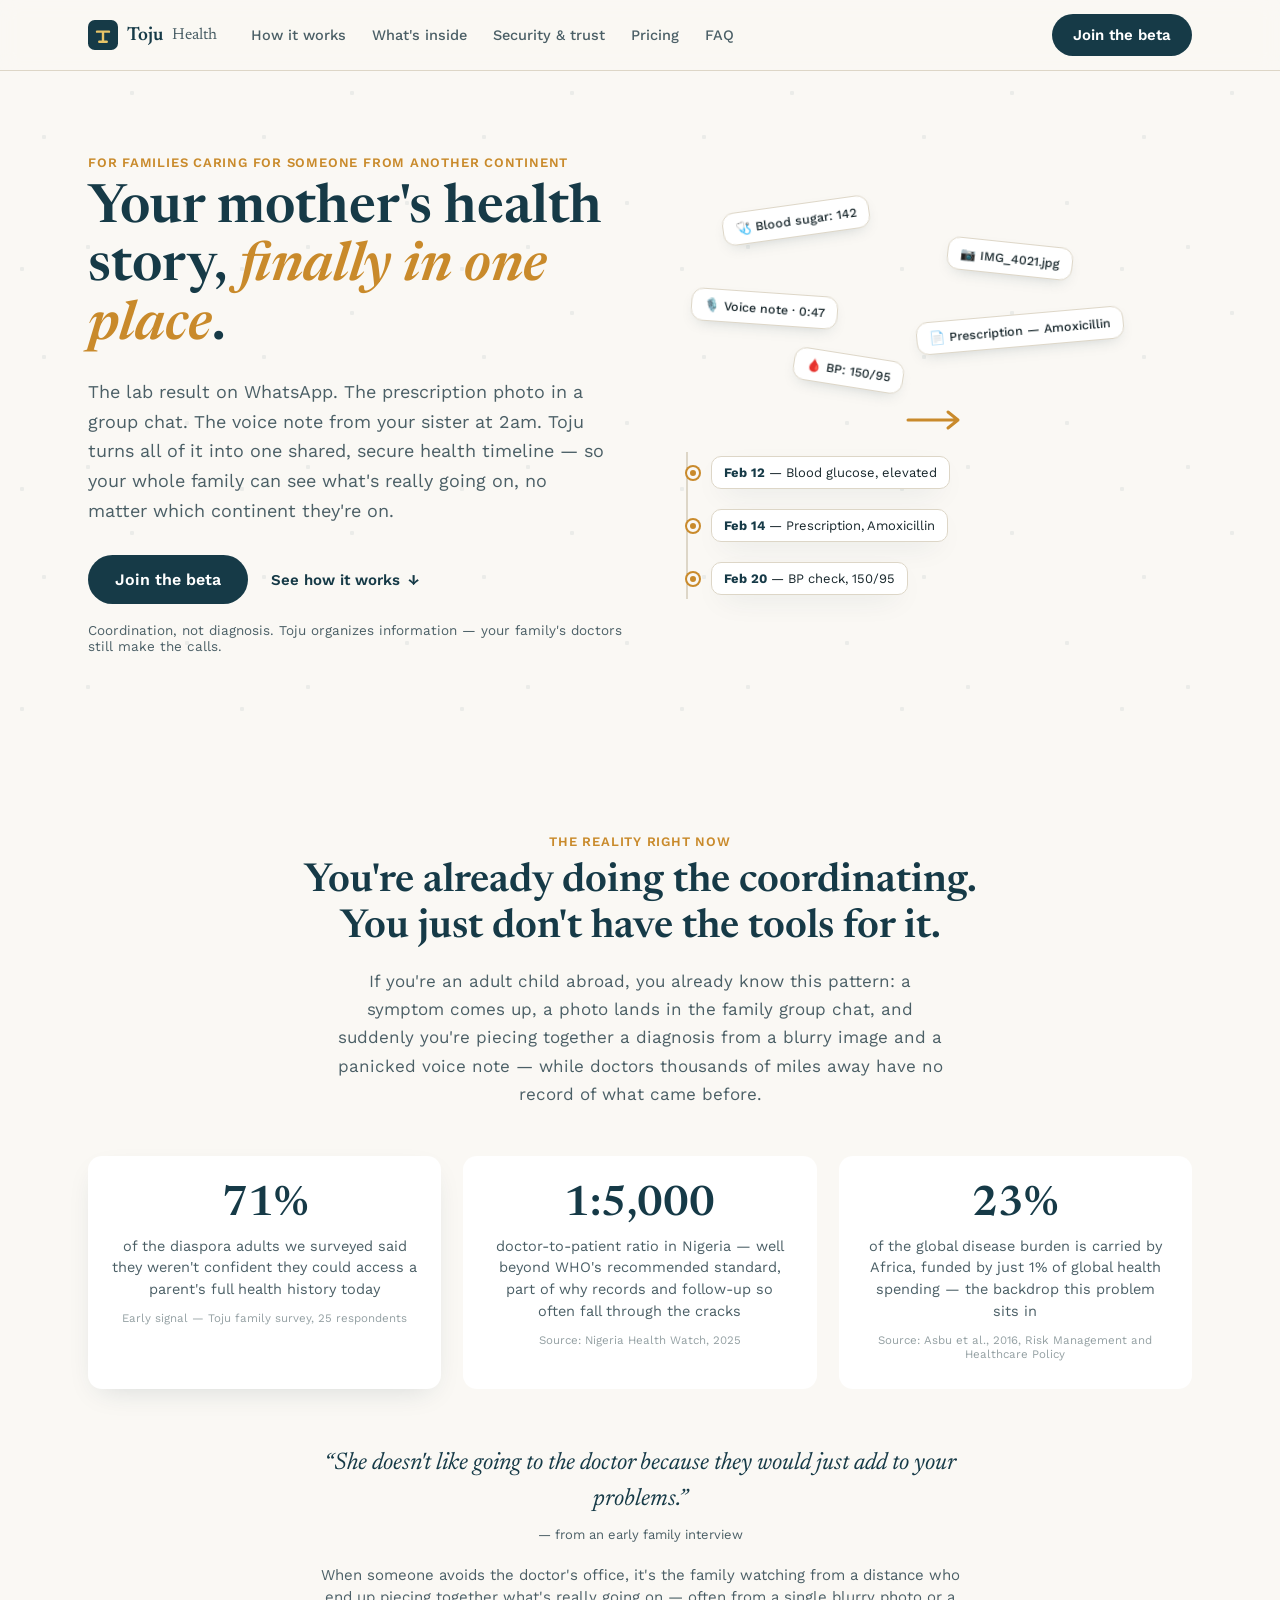
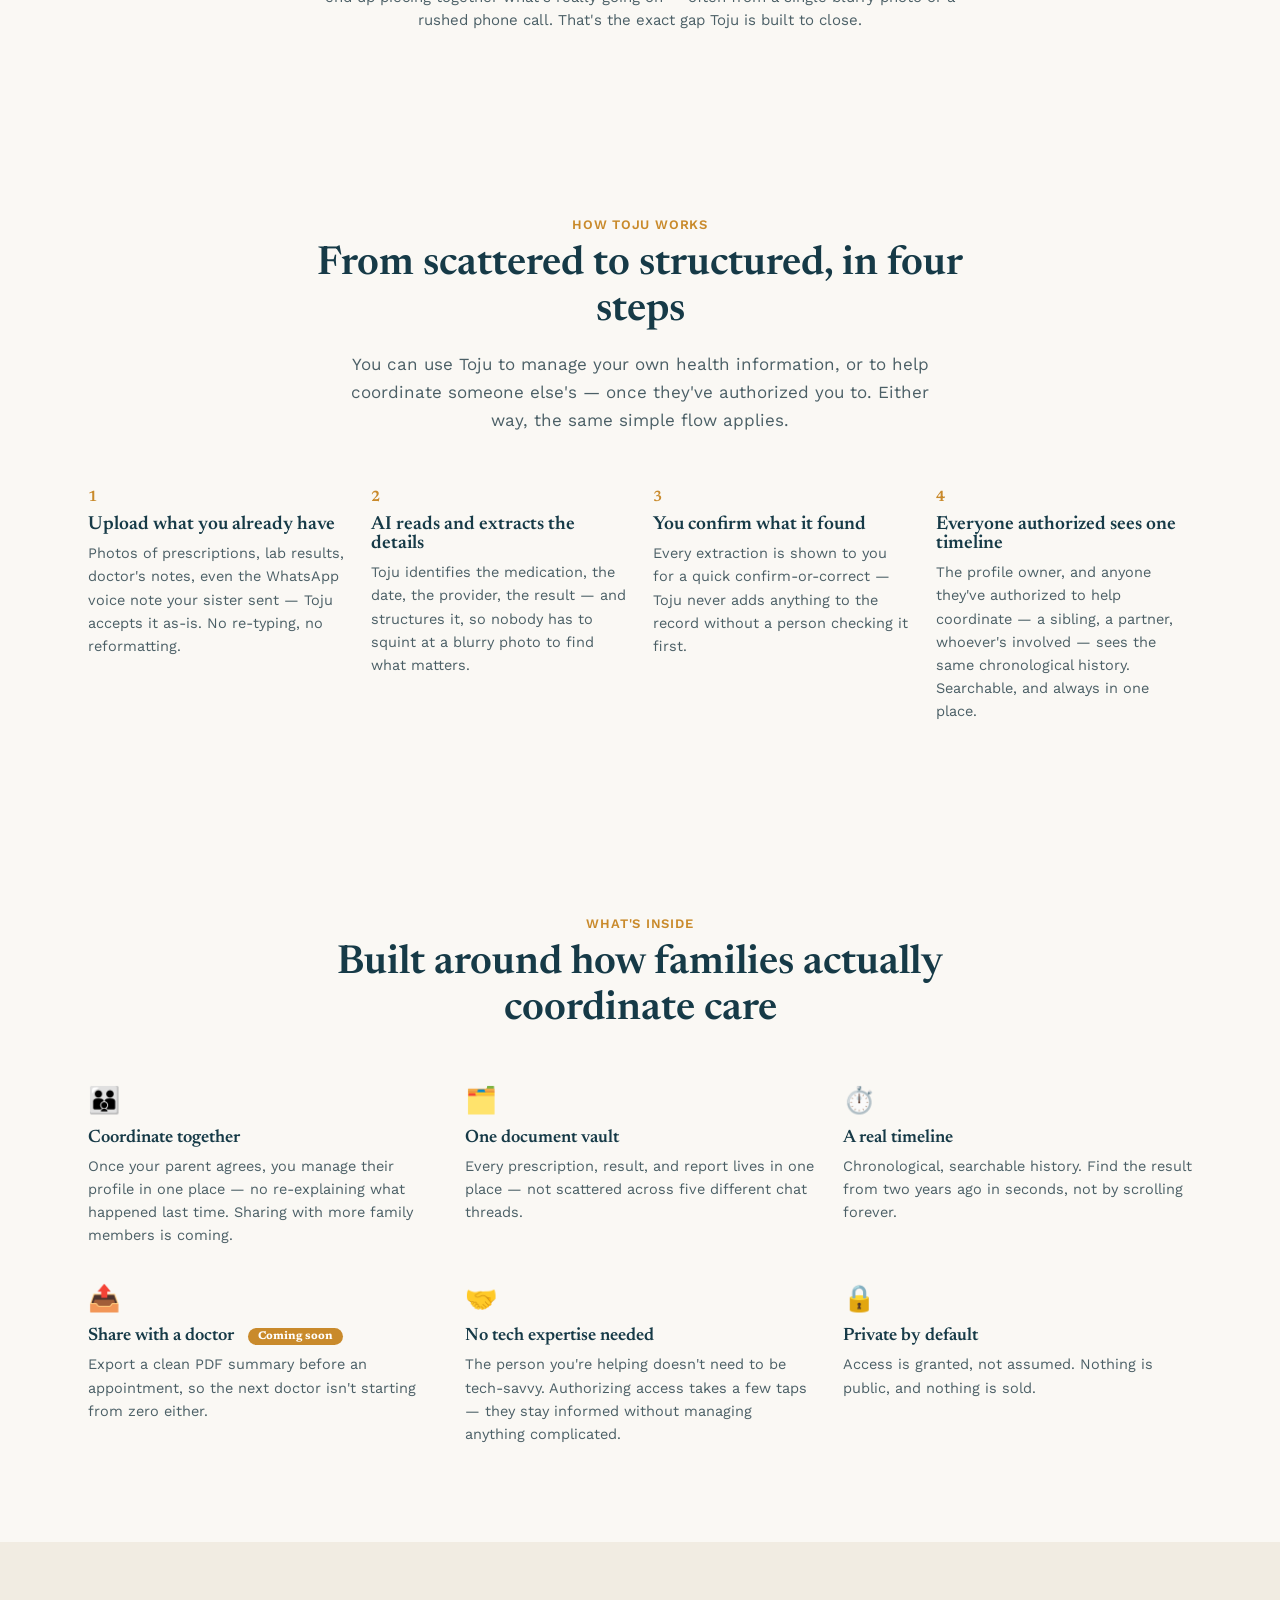
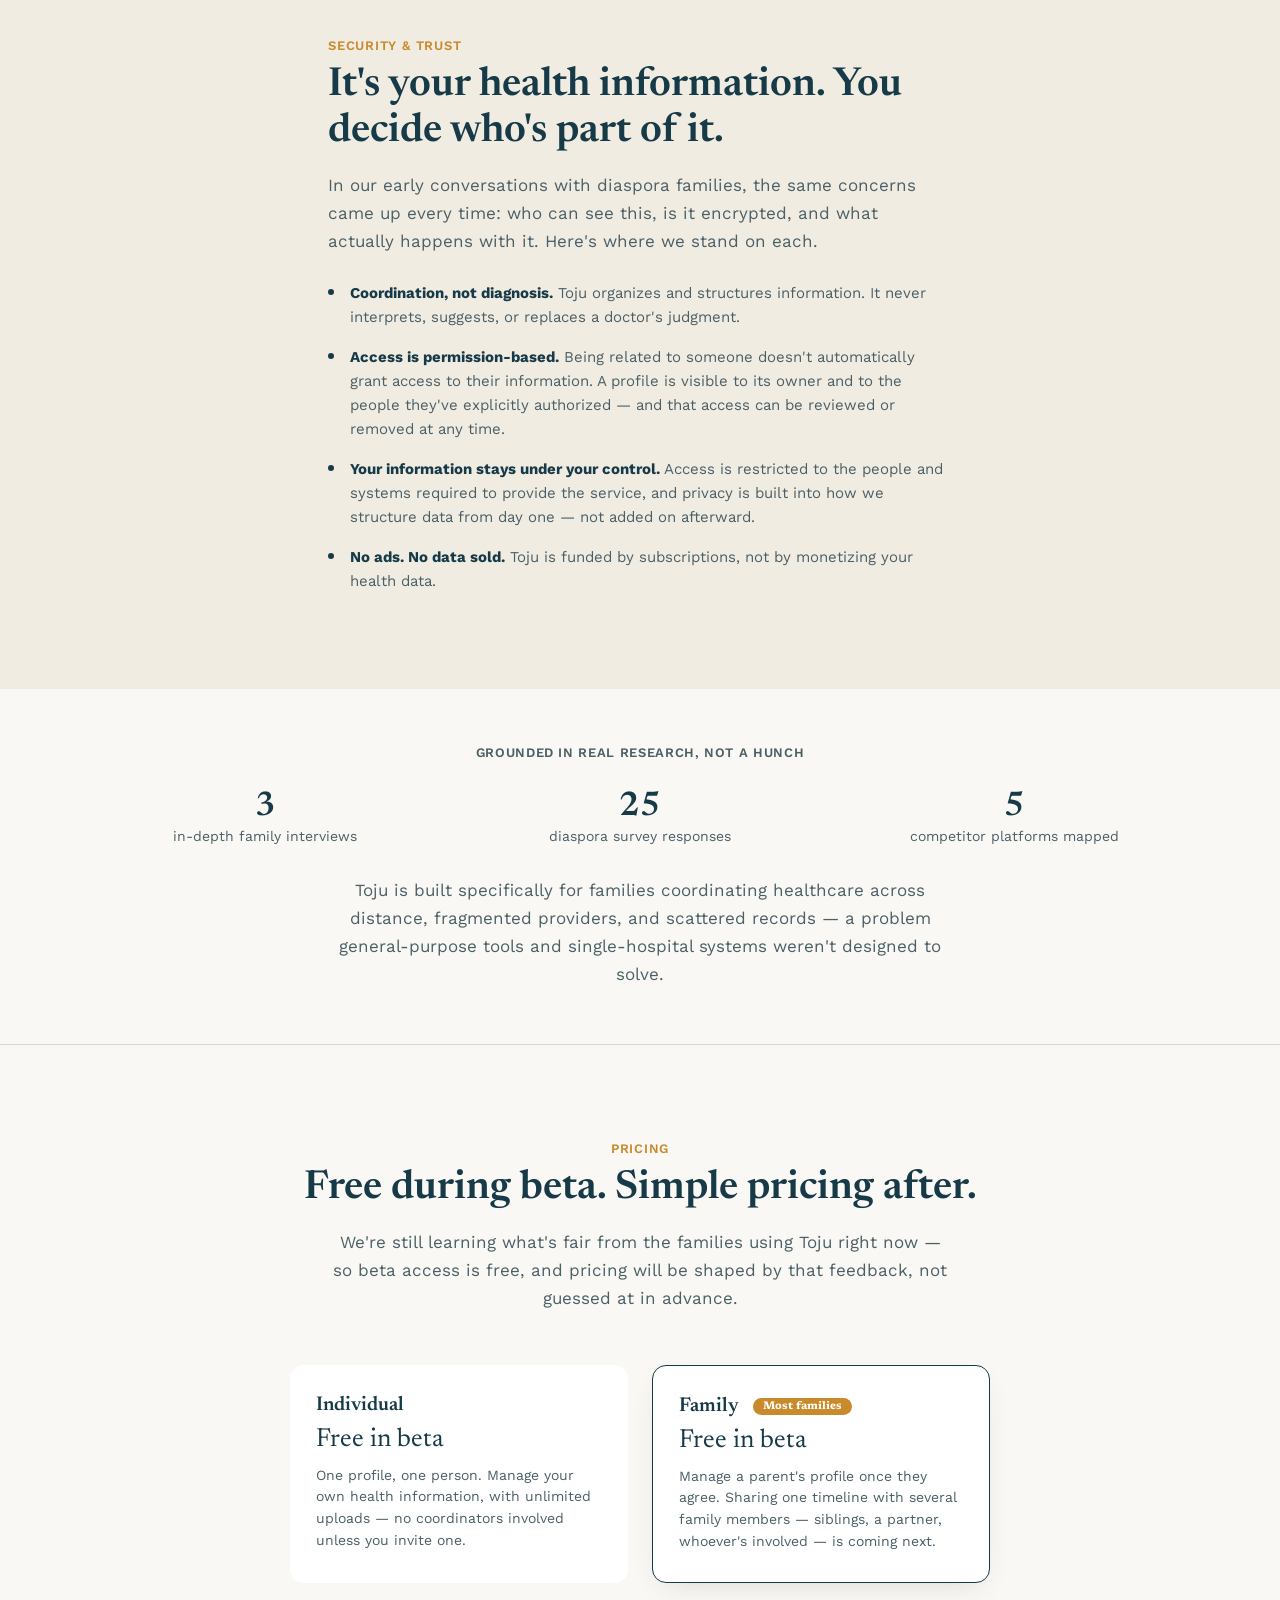
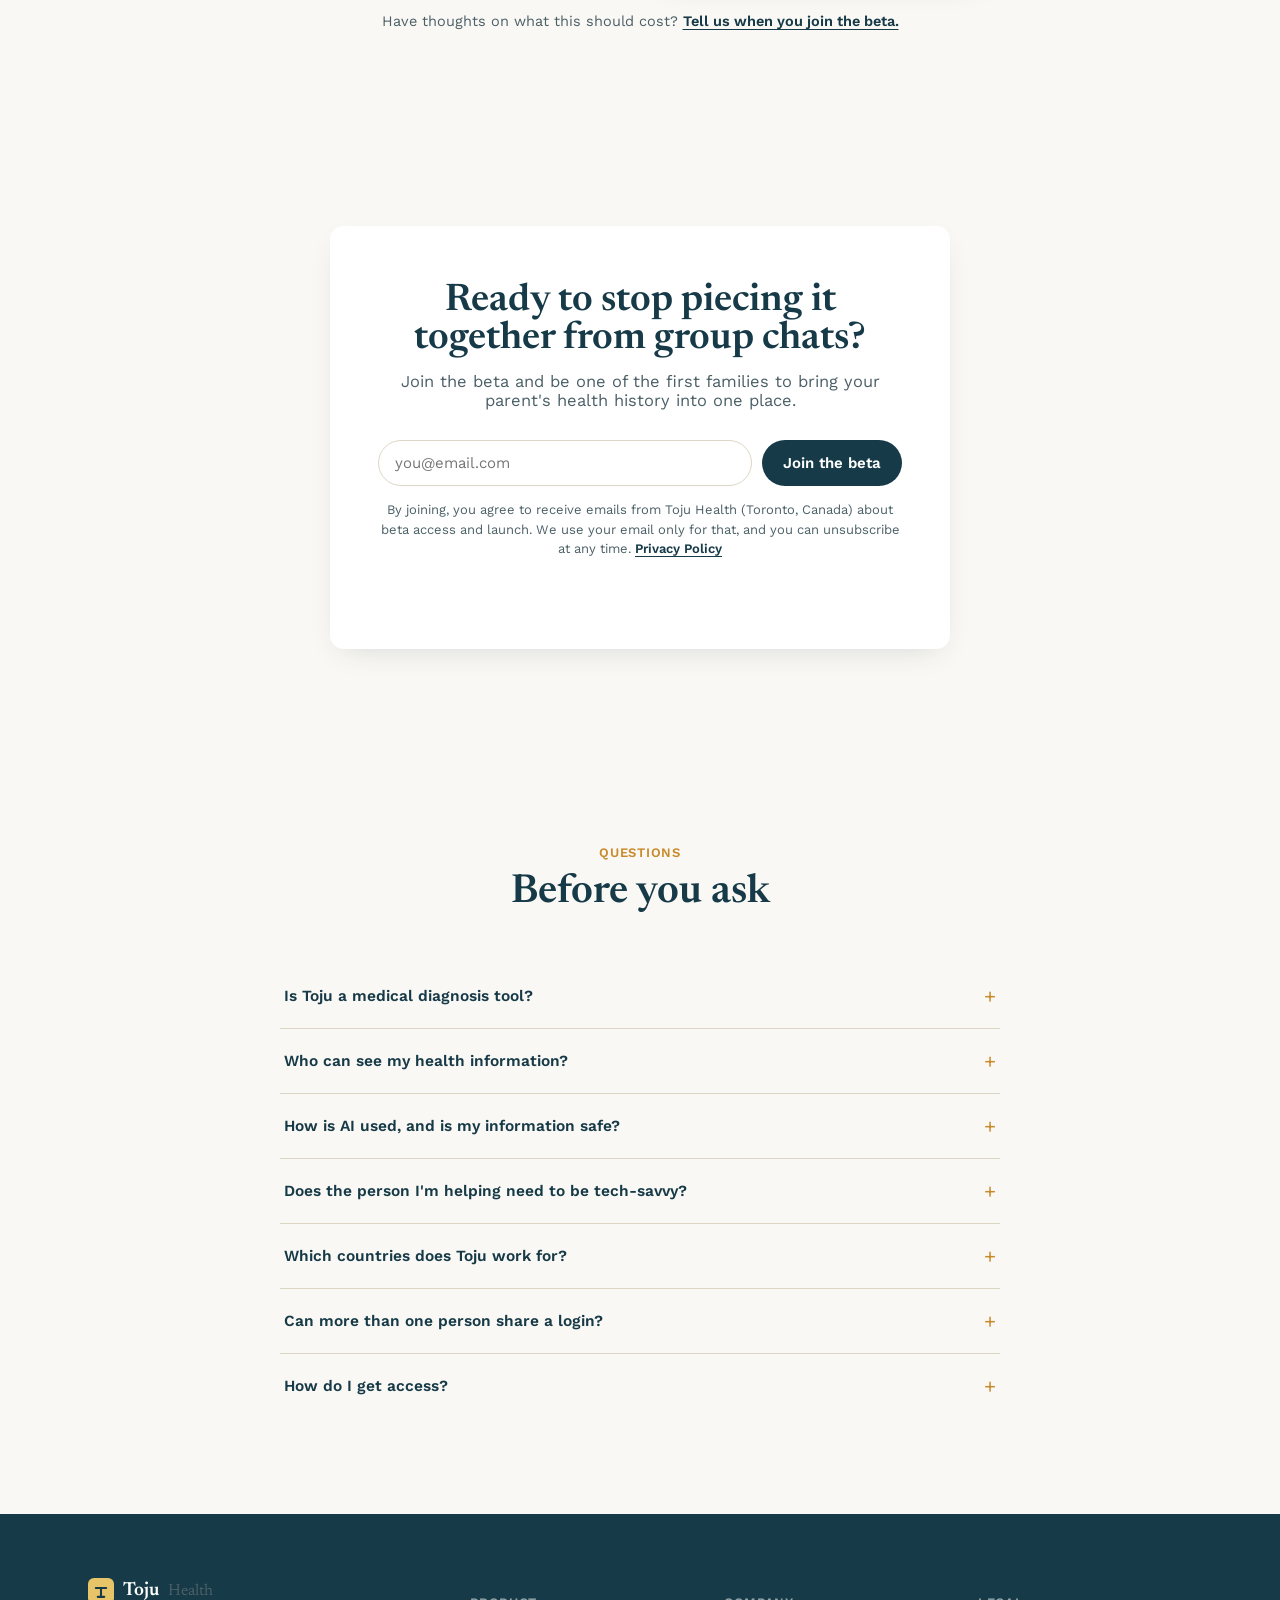
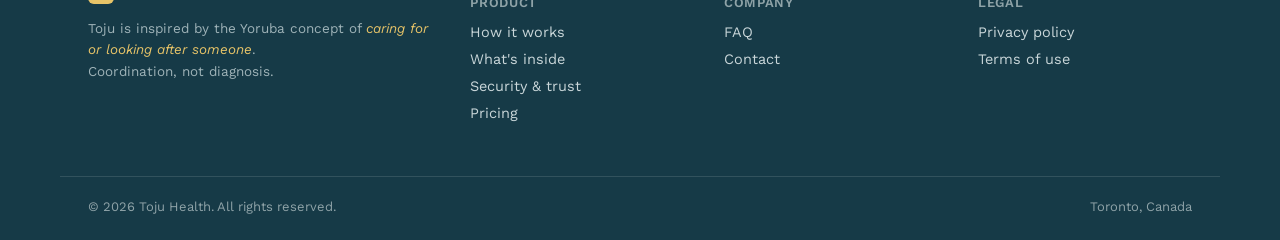
==== commit 8101a240: "Remove app links so the site only offers the waitlist for now Co-Authored-By: Claude Sonnet 5.5 <nor" ====
--- a/index.html
+++ b/index.html
@@ -30,8 +30,7 @@
       <a href="#faq">FAQ</a>
     </nav>
     <div class="nav__cta">
-      <a href="#waitlist" class="btn btn--ghost">Join the beta</a>
-      <a href="https://app.toju.health" class="btn btn--primary">Go to app <span aria-hidden="true">→</span></a>
+      <a href="#waitlist" class="btn btn--primary">Join the beta</a>
     </div>
     <button class="nav__burger" id="navBurger" aria-label="Open menu" aria-expanded="false">
       <span></span><span></span><span></span>
@@ -261,7 +260,6 @@
       </form>
       <p class="waitlist__consent">By joining, you agree to receive emails from Toju Health (Toronto, Canada) about beta access and launch. We use your email only for that, and you can unsubscribe at any time. <a href="/privacy.html">Privacy Policy</a></p>
       <p class="waitlist__status" id="waitlistStatus" role="status"></p>
-      <p class="waitlist__alt">Already have access? <a href="https://app.toju.health">Go to app.toju.health →</a></p>
     </div>
   </section>
 
@@ -329,7 +327,6 @@
       <h4>Company</h4>
       <a href="#faq">FAQ</a>
       <a href="mailto:abolaji@toju.health">Contact</a>
-      <a href="https://app.toju.health">Go to app</a>
     </div>
     <div class="footer__col">
       <h4>Legal</h4>
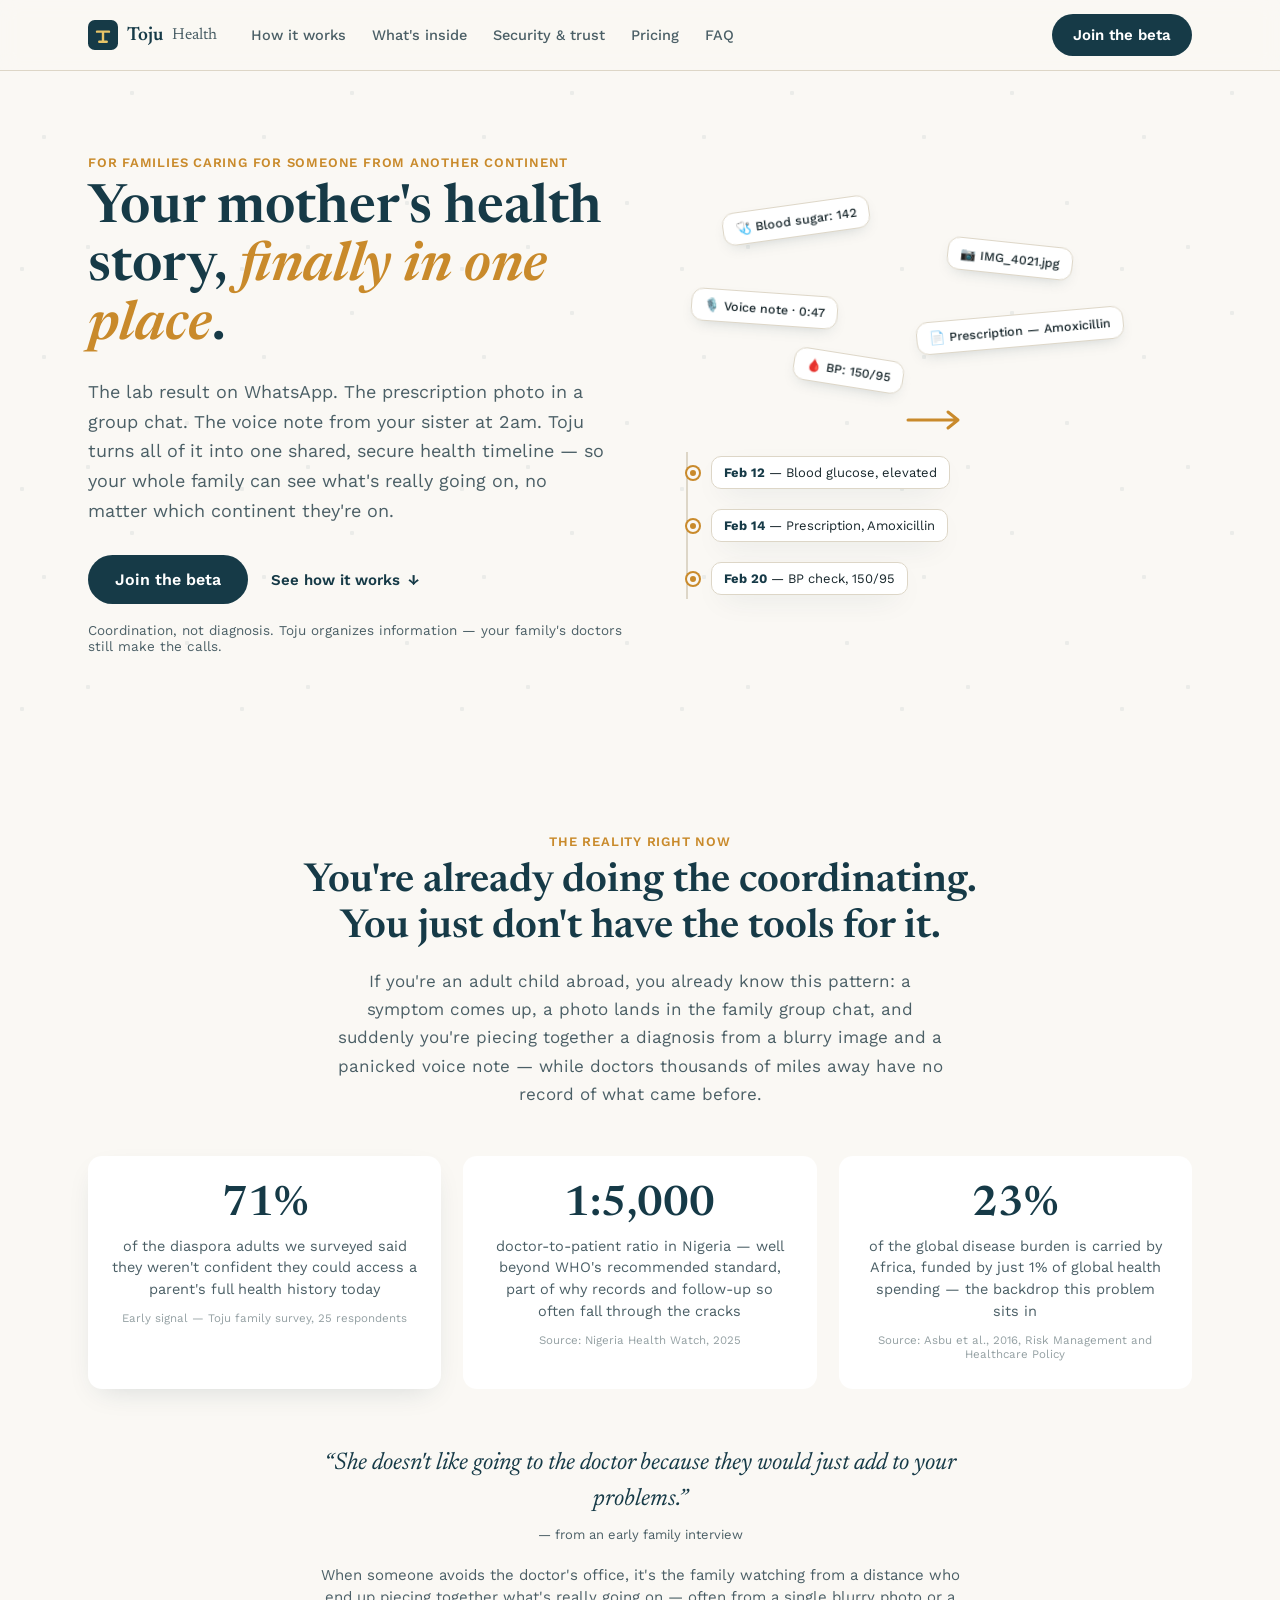
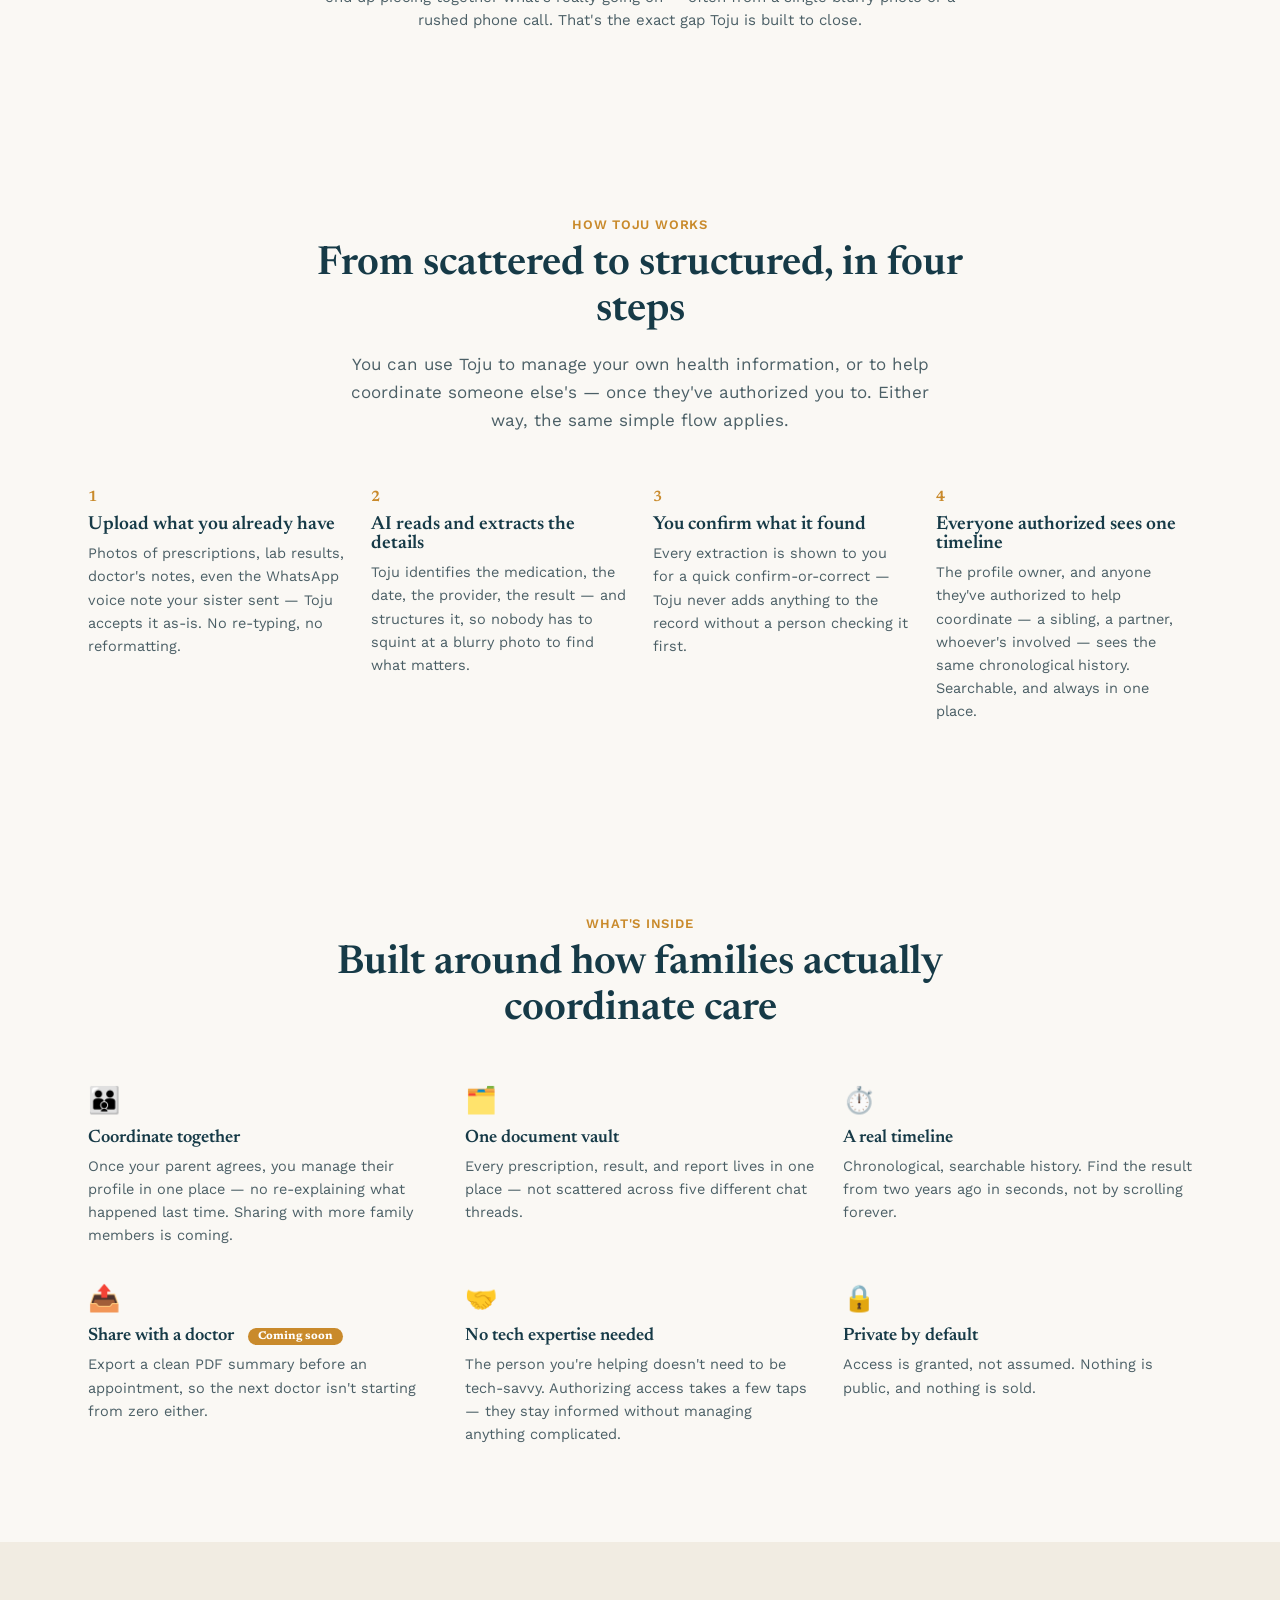
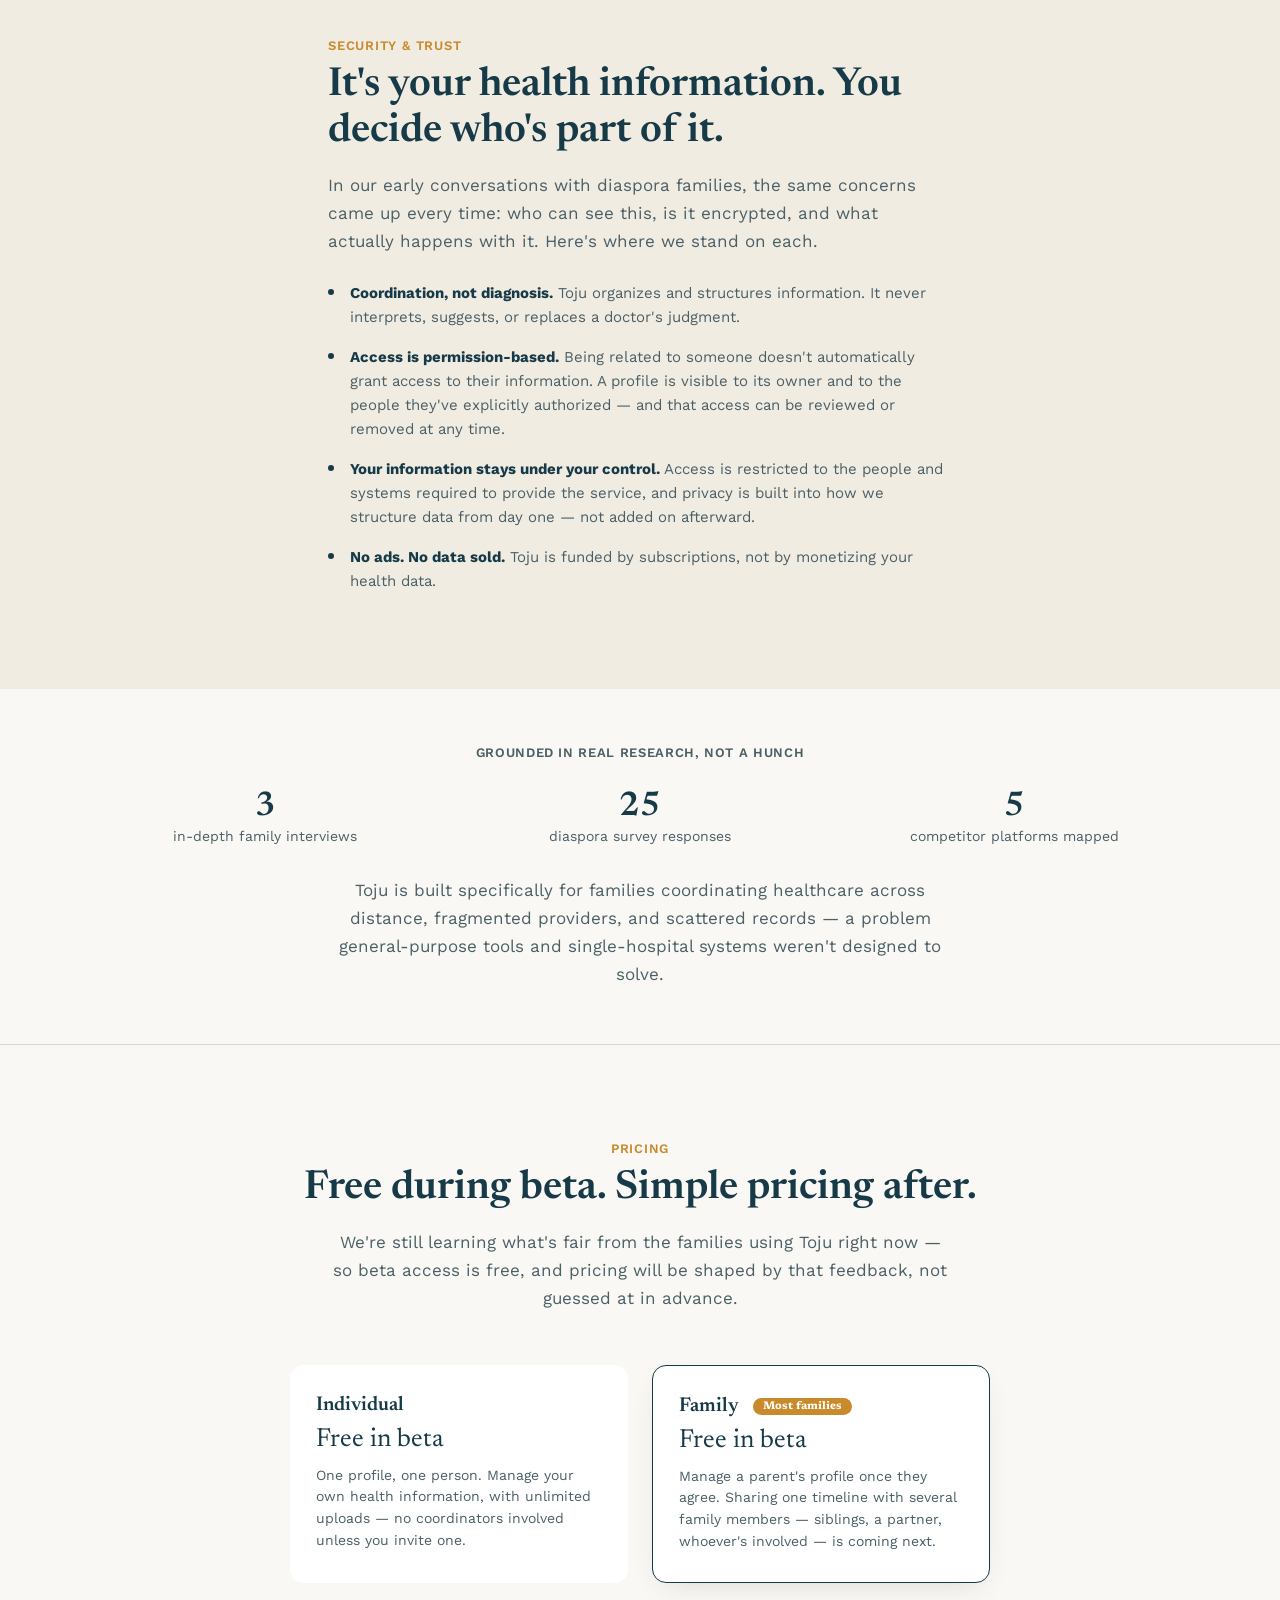
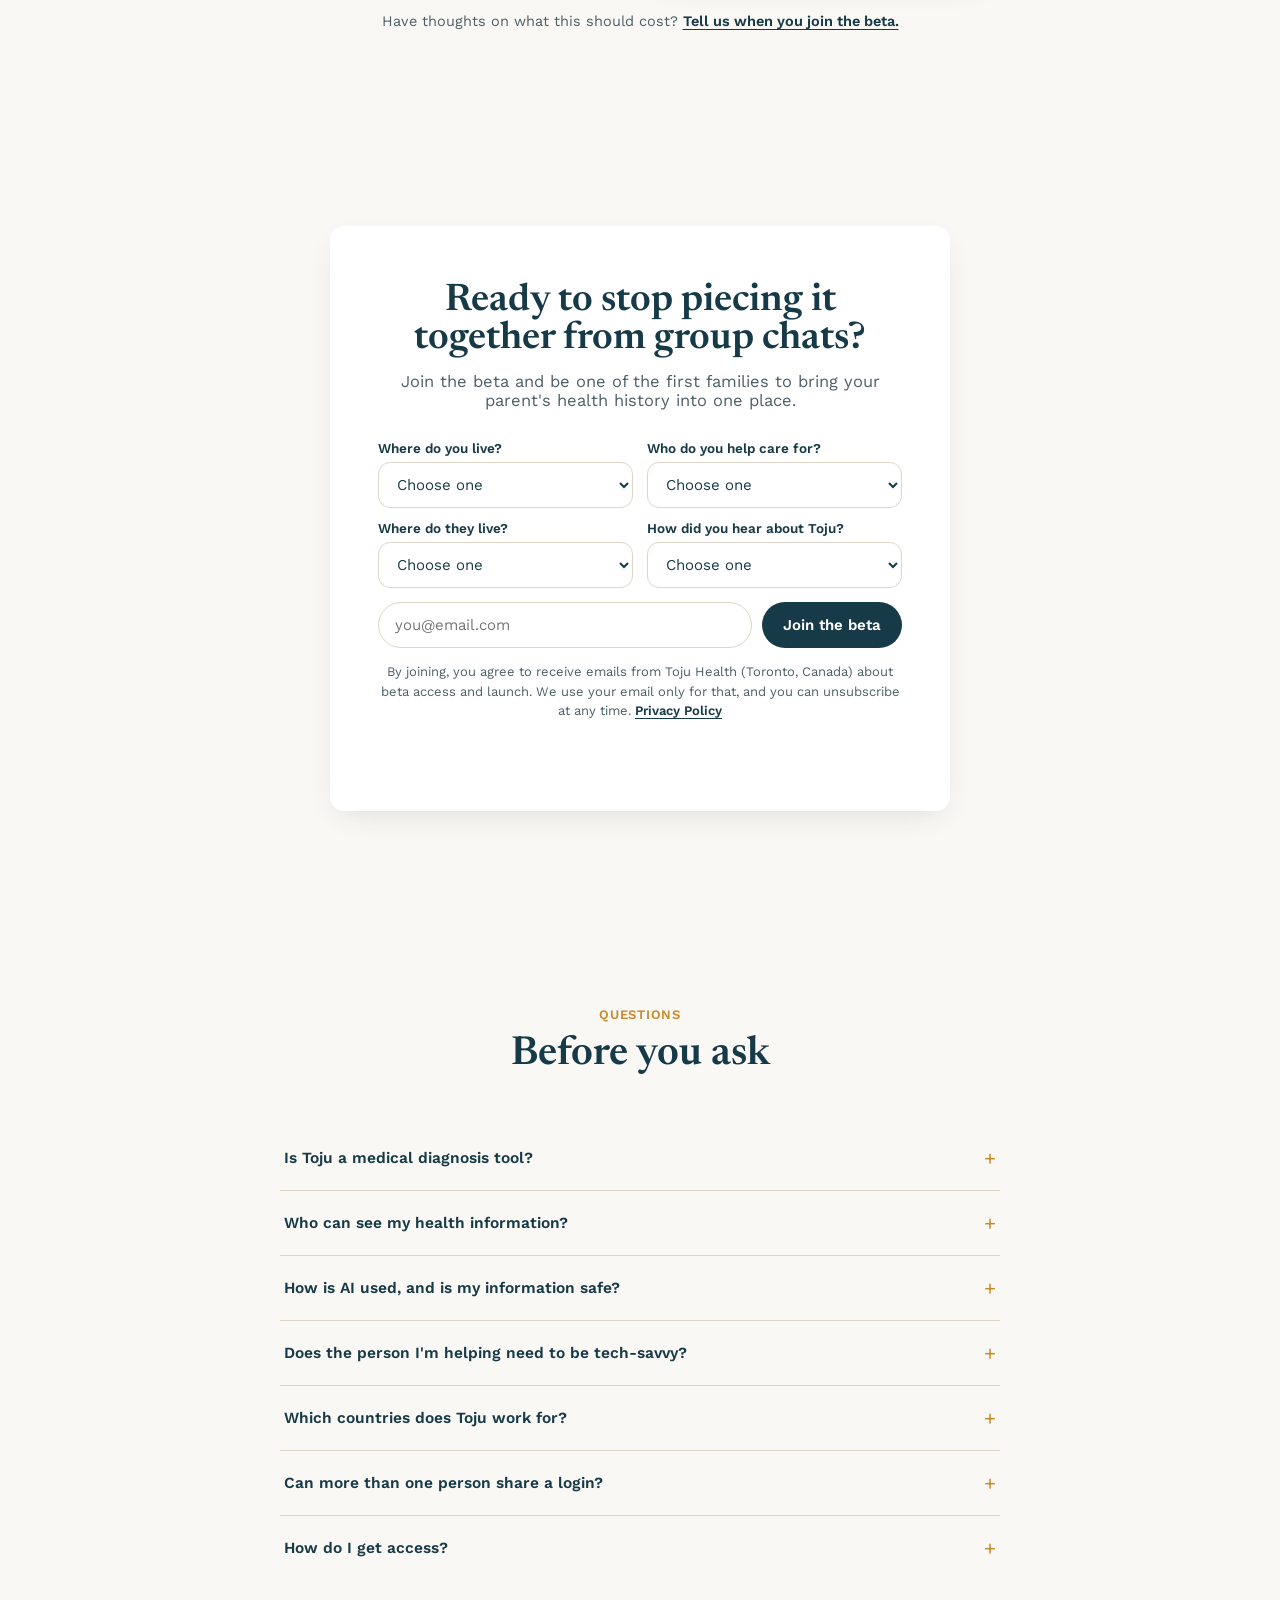
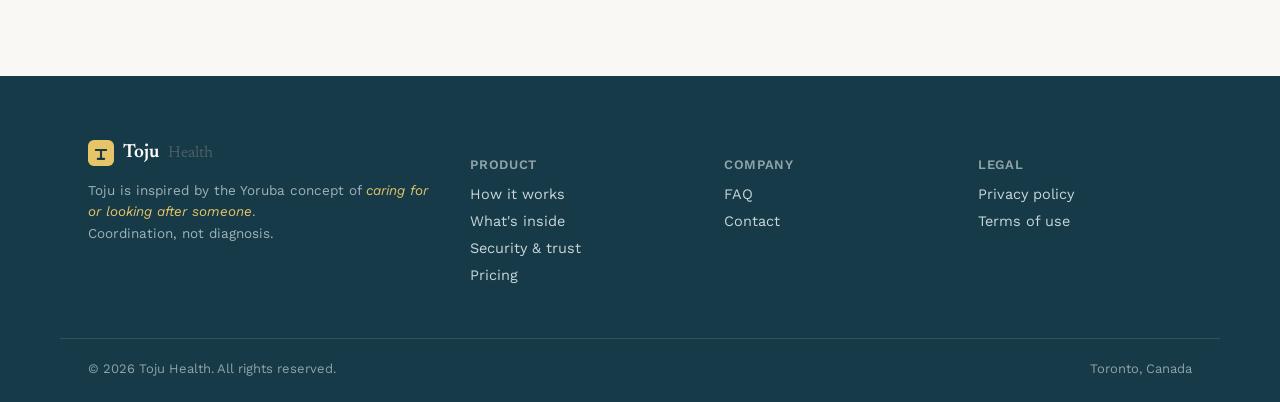
==== commit ade090e0: "Add four profile questions to the waitlist form Asks where people live, who they help care for, wher" ====
--- a/index.html
+++ b/index.html
@@ -255,8 +255,57 @@
       <h2>Ready to stop piecing it together from group chats?</h2>
       <p>Join the beta and be one of the first families to bring your parent's health history into one place.</p>
       <form class="waitlist__form" id="waitlistForm">
-        <input type="email" name="email" placeholder="you@email.com" required aria-label="Email address">
-        <button type="submit" class="btn btn--primary">Join the beta</button>
+        <div class="waitlist__fields">
+          <label class="waitlist__field">
+            <span>Where do you live?</span>
+            <select name="lives_in" required>
+              <option value="" disabled selected>Choose one</option>
+              <option>Canada</option>
+              <option>United States</option>
+              <option>United Kingdom</option>
+              <option>Nigeria</option>
+              <option>Somewhere else</option>
+            </select>
+          </label>
+          <label class="waitlist__field">
+            <span>Who do you help care for?</span>
+            <select name="cares_for" required>
+              <option value="" disabled selected>Choose one</option>
+              <option>A parent</option>
+              <option>A grandparent</option>
+              <option>Another relative</option>
+              <option>Myself</option>
+              <option>Someone else</option>
+            </select>
+          </label>
+          <label class="waitlist__field">
+            <span>Where do they live?</span>
+            <select name="cares_for_location" required>
+              <option value="" disabled selected>Choose one</option>
+              <option>Nigeria</option>
+              <option>Ghana</option>
+              <option>Kenya</option>
+              <option>Canada</option>
+              <option>Somewhere else</option>
+            </select>
+          </label>
+          <label class="waitlist__field">
+            <span>How did you hear about Toju?</span>
+            <select name="heard_from" required>
+              <option value="" disabled selected>Choose one</option>
+              <option>Instagram</option>
+              <option>LinkedIn</option>
+              <option>A friend or family member</option>
+              <option>Church or community group</option>
+              <option>An event</option>
+              <option>Somewhere else</option>
+            </select>
+          </label>
+        </div>
+        <div class="waitlist__row">
+          <input type="email" name="email" placeholder="you@email.com" required aria-label="Email address">
+          <button type="submit" class="btn btn--primary">Join the beta</button>
+        </div>
       </form>
       <p class="waitlist__consent">By joining, you agree to receive emails from Toju Health (Toronto, Canada) about beta access and launch. We use your email only for that, and you can unsubscribe at any time. <a href="/privacy.html">Privacy Policy</a></p>
       <p class="waitlist__status" id="waitlistStatus" role="status"></p>
--- a/styles.css
+++ b/styles.css
@@ -197,7 +197,15 @@
 .waitlist__inner{ max-width: 620px; margin: 0 auto; text-align:center; background: var(--white); border-radius: var(--radius); box-shadow: var(--shadow); padding: 56px 48px; }
 .waitlist h2{ font-size: clamp(28px,3.4vw,38px); }
 .waitlist p{ margin-top: 14px; color: var(--slate); font-size: 16.5px; }
-.waitlist__form{ display:flex; gap: 10px; margin-top: 30px; }
+.waitlist__form{ display:flex; flex-direction:column; gap: 14px; margin-top: 30px; text-align:left; }
+.waitlist__fields{ display:grid; grid-template-columns: 1fr 1fr; gap: 12px 14px; }
+.waitlist__field{ display:flex; flex-direction:column; gap: 6px; font-size: 13.5px; font-weight:600; color: var(--ink); }
+.waitlist__field select{
+  padding: 12px 14px; border-radius: 12px; border: 1.5px solid var(--line); background: var(--white);
+  font-family: var(--font-body); font-size: 15px; color: var(--ink);
+}
+.waitlist__field select:focus{ outline: 2px solid var(--ink); outline-offset:2px; }
+.waitlist__row{ display:flex; gap: 10px; }
 .waitlist__form input{
   flex:1; padding: 13px 16px; border-radius: 999px; border: 1.5px solid var(--line);
   font-family: var(--font-body); font-size: 15px; background: var(--white);
@@ -243,7 +251,8 @@
 @media (max-width: 600px){
   .nav__inner{ padding: 12px 20px; }
   .stat-grid, .feature-grid, .how__grid, .pricing__grid, .footer__inner, .validation__row{ grid-template-columns: 1fr; }
-  .waitlist__form{ flex-direction:column; }
+  .waitlist__fields{ grid-template-columns: 1fr; }
+  .waitlist__row{ flex-direction:column; }
   .hero{ padding: 56px 0 60px; }
 }
 
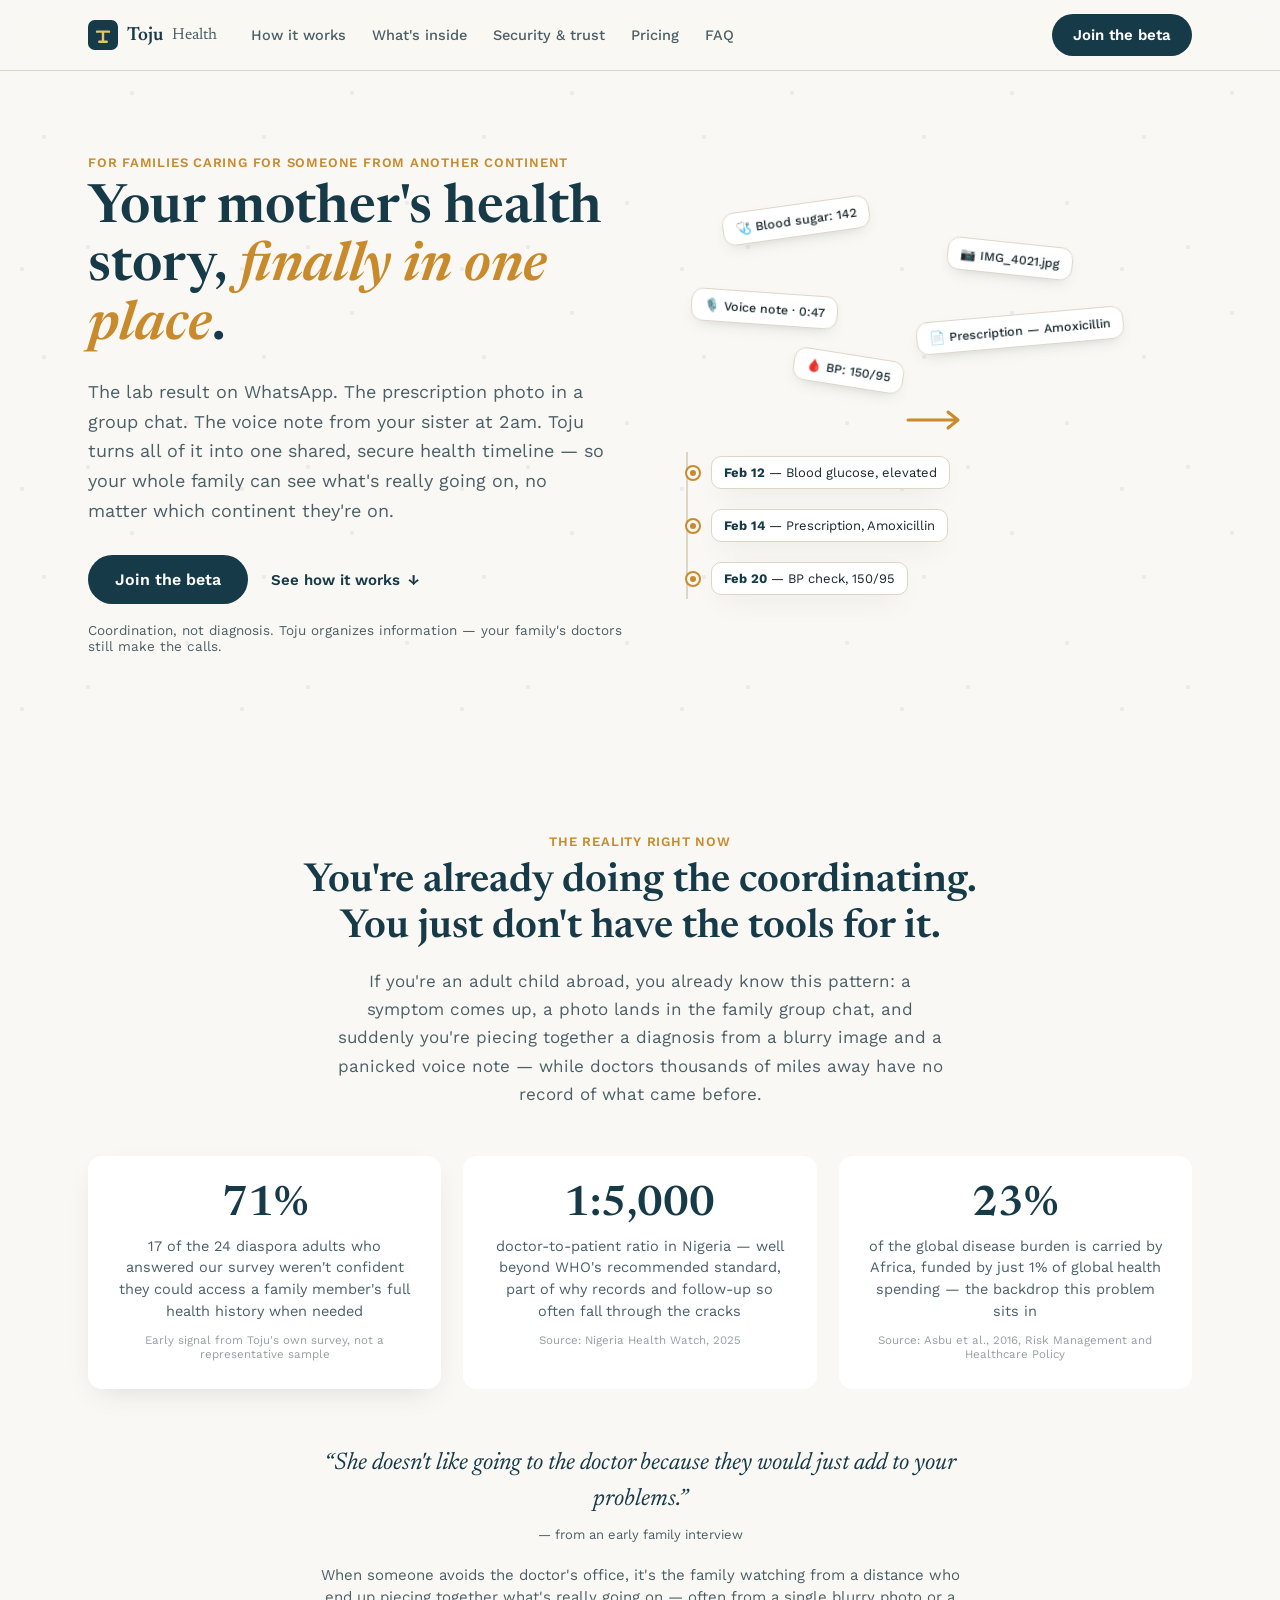
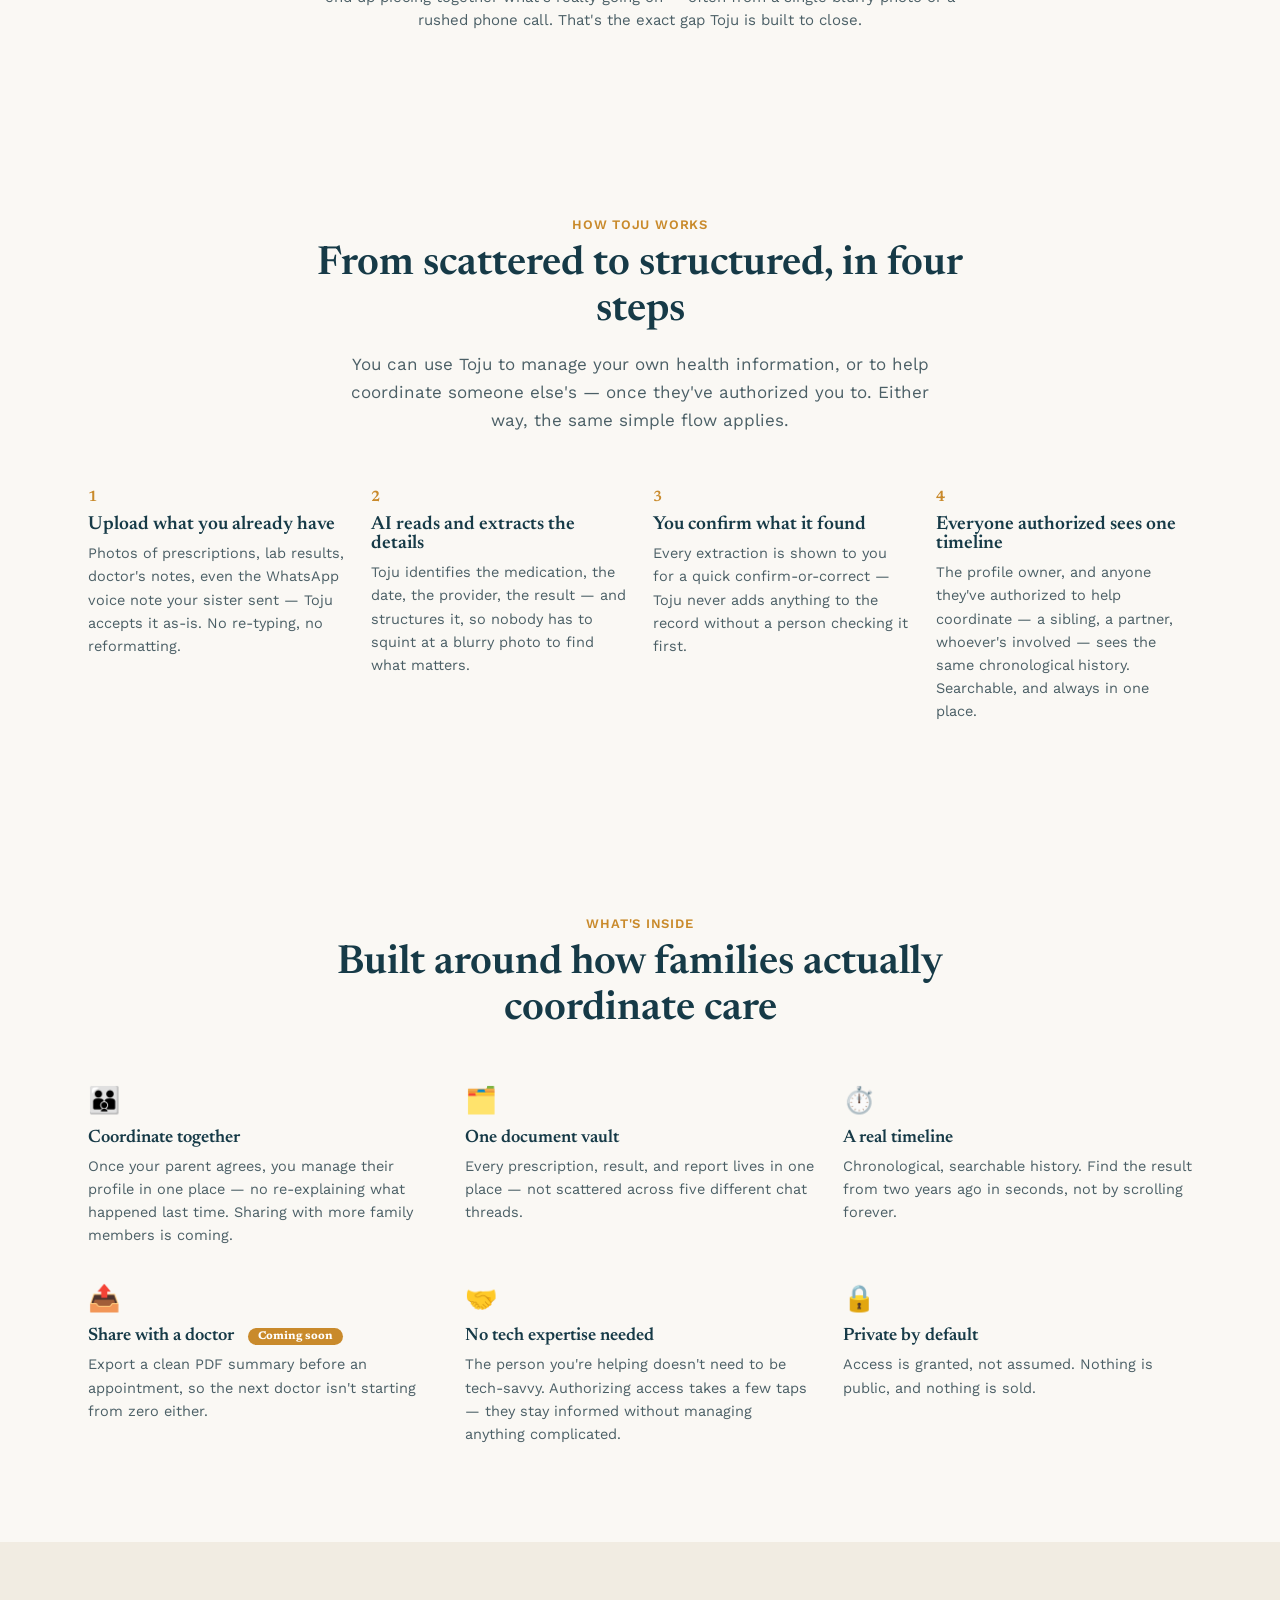
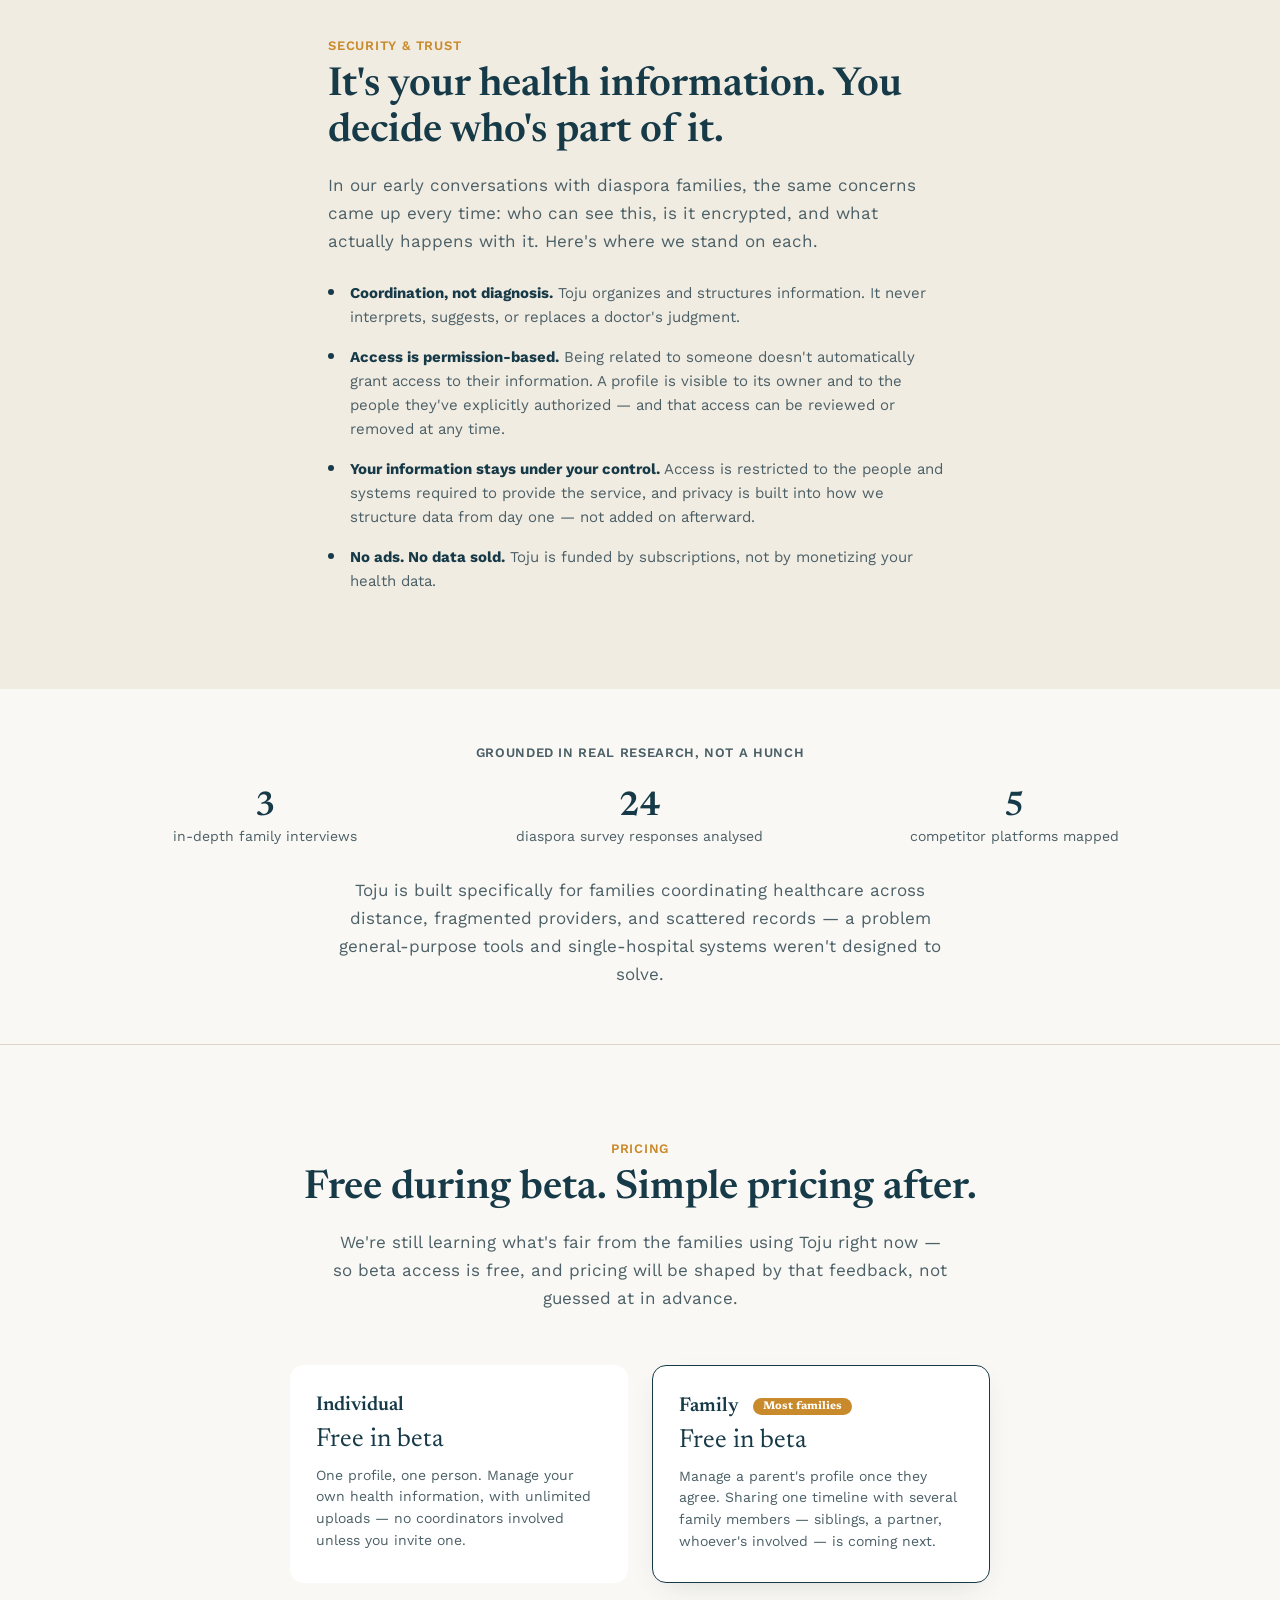
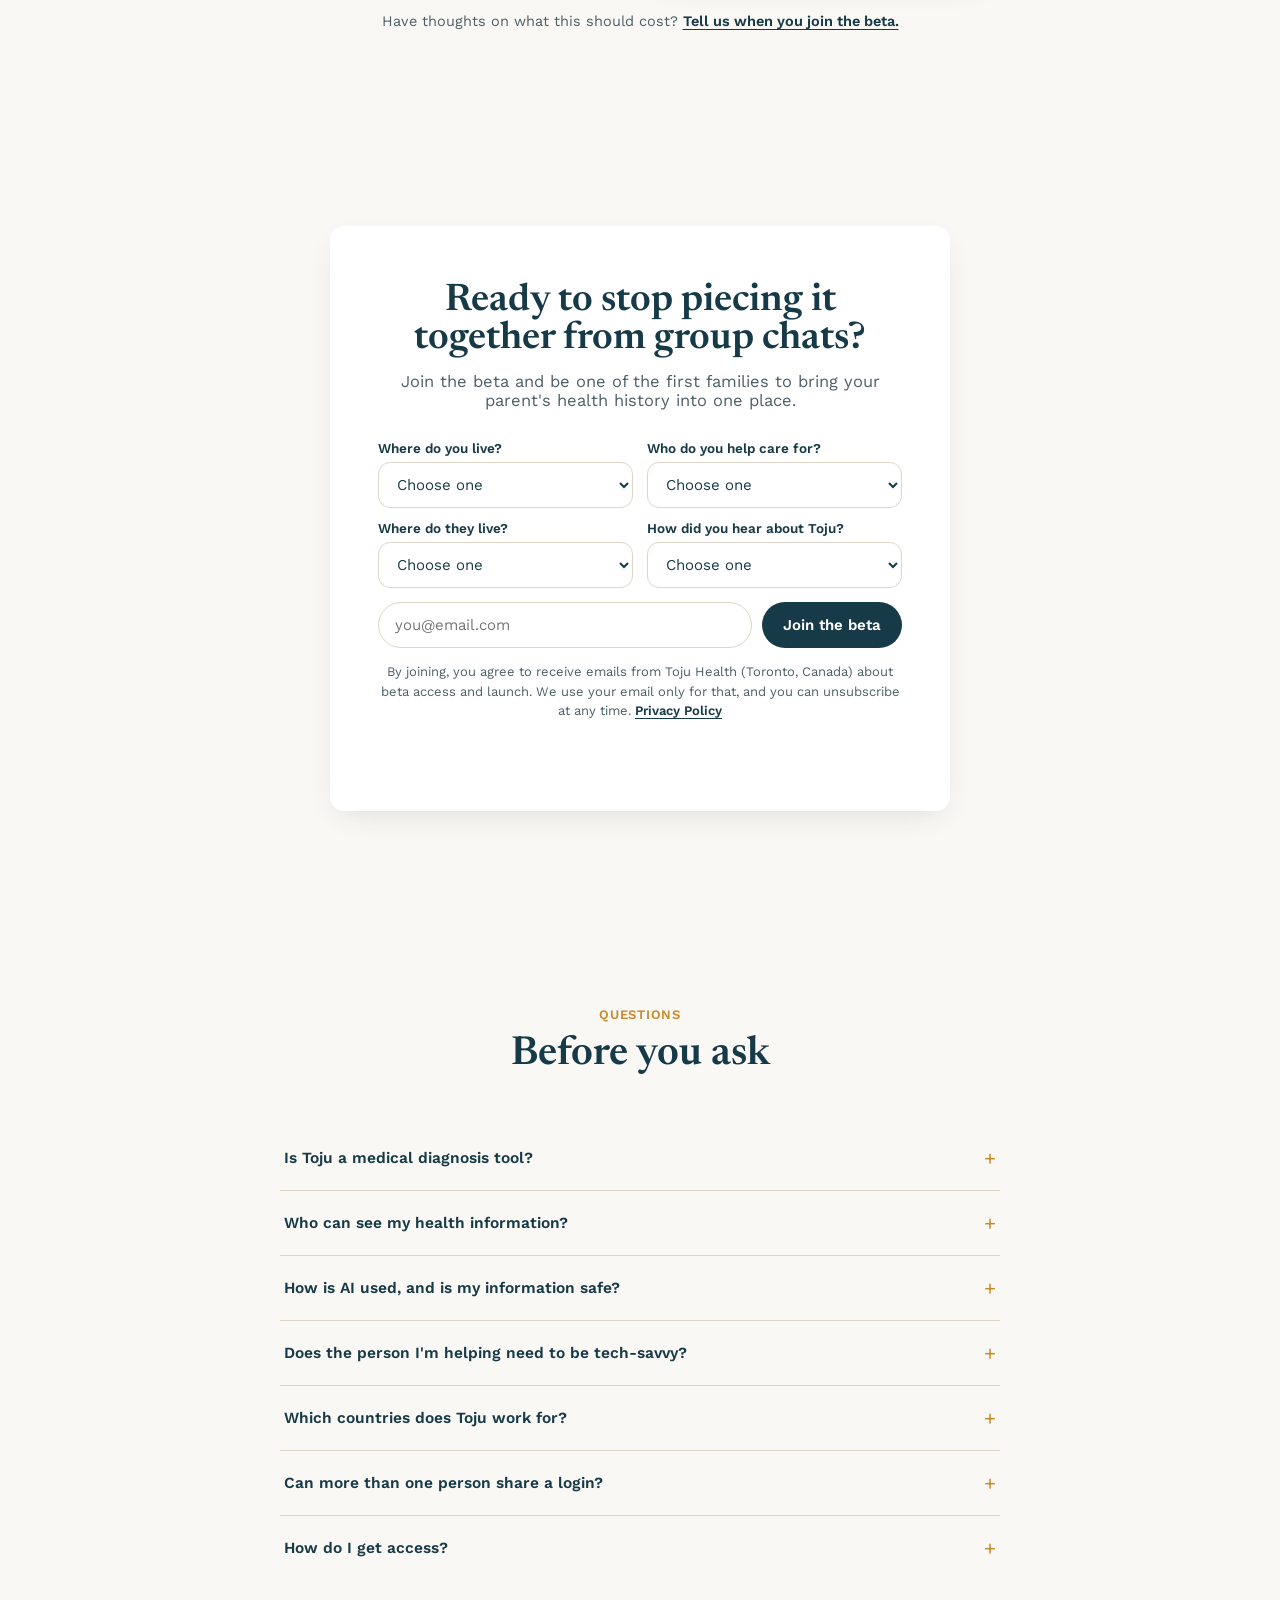
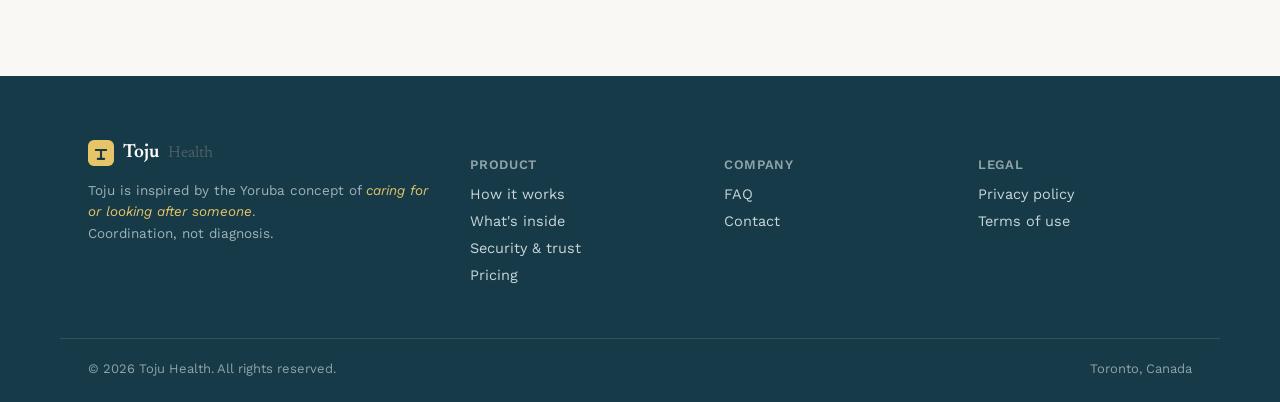
==== commit 28194d76: "Use the exact survey figures: 17 of 24 The 71% comes from 17 of the 24 people who answered; the site" ====
--- a/index.html
+++ b/index.html
@@ -90,8 +90,8 @@
       <div class="stat-grid">
         <div class="stat-card stat-card--lead">
           <span class="stat-card__num">71%</span>
-          <span class="stat-card__label">of the diaspora adults we surveyed said they weren't confident they could access a parent's full health history today</span>
-          <span class="stat-card__source">Early signal — Toju family survey, 25 respondents</span>
+          <span class="stat-card__label">17 of the 24 diaspora adults who answered our survey weren't confident they could access a family member's full health history when needed</span>
+          <span class="stat-card__source">Early signal from Toju's own survey, not a representative sample</span>
         </div>
         <div class="stat-card">
           <span class="stat-card__num">1:5,000</span>
@@ -215,7 +215,7 @@
       <p class="validation__label">Grounded in real research, not a hunch</p>
       <div class="validation__row">
         <div class="validation__item"><span>3</span>in-depth family interviews</div>
-        <div class="validation__item"><span>25</span>diaspora survey responses</div>
+        <div class="validation__item"><span>24</span>diaspora survey responses analysed</div>
         <div class="validation__item"><span>5</span>competitor platforms mapped</div>
       </div>
       <p class="section-lede section-lede--center" style="margin-top:32px;">
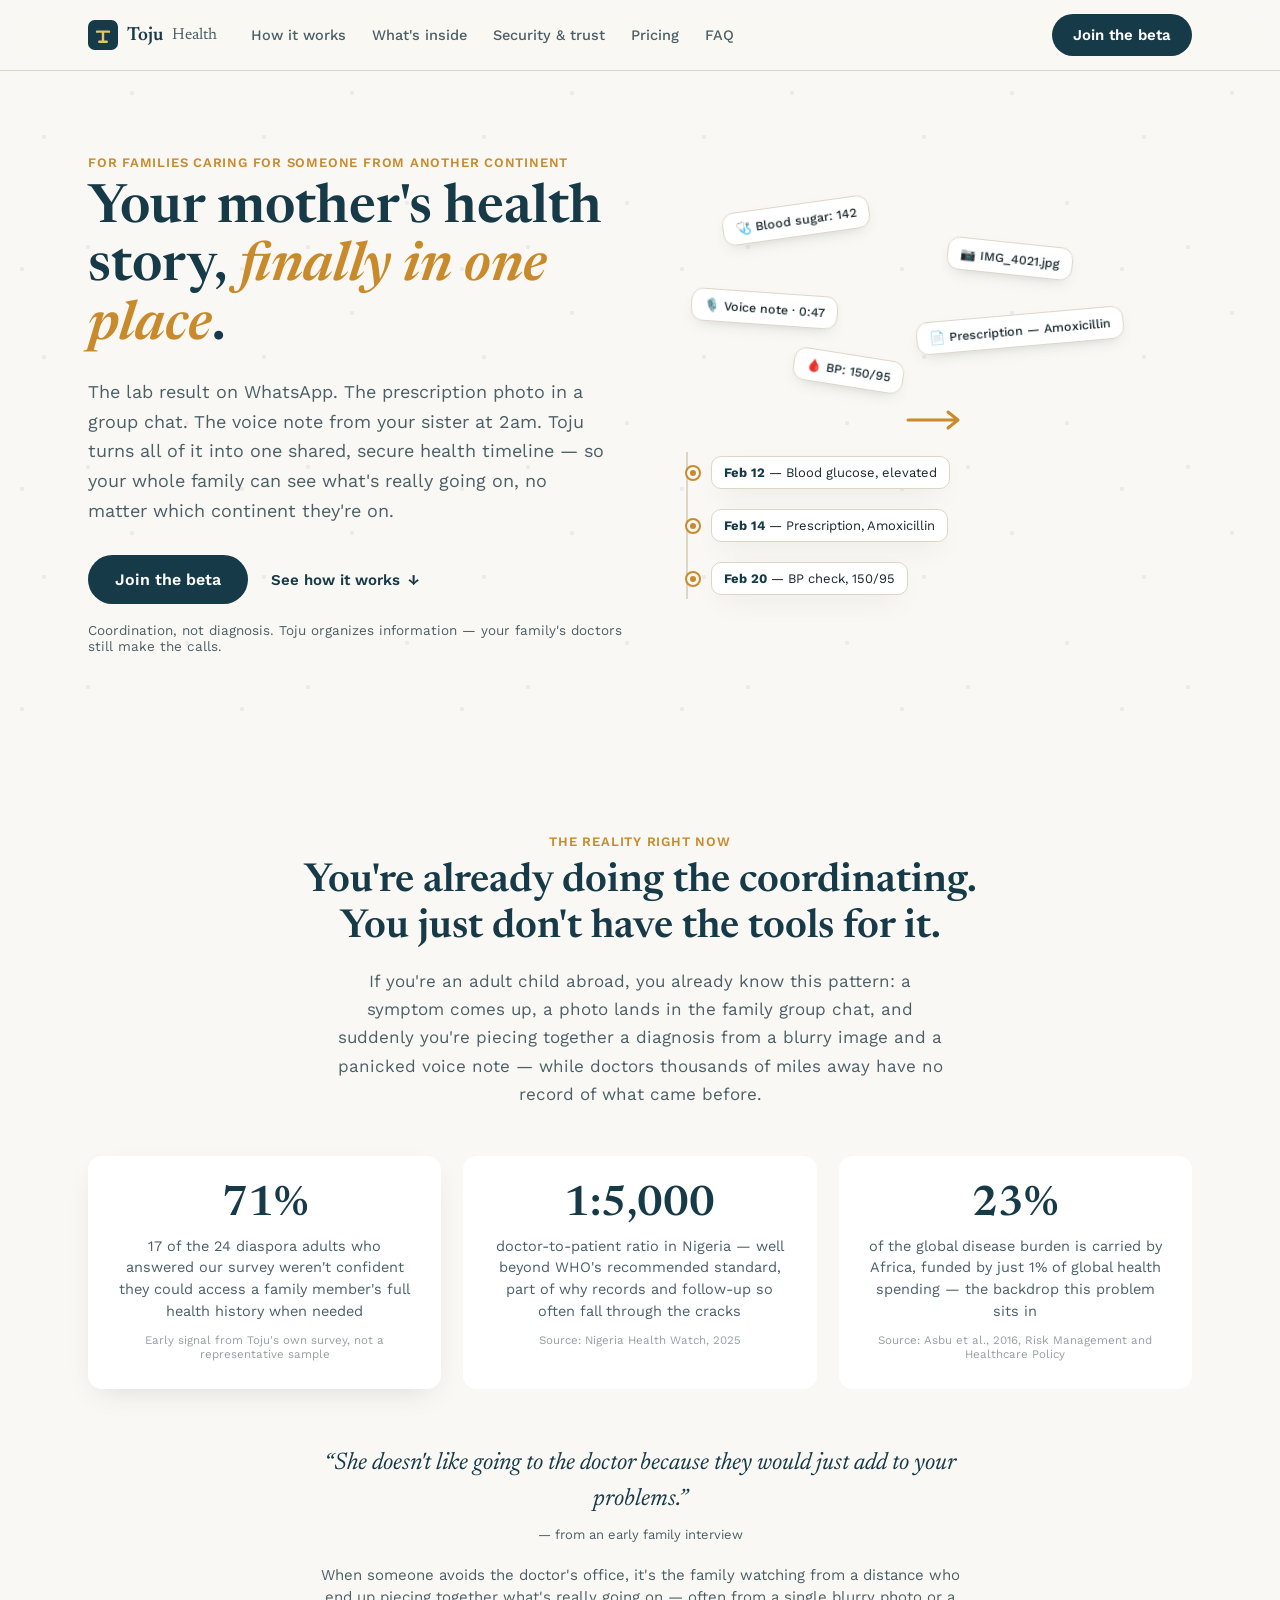
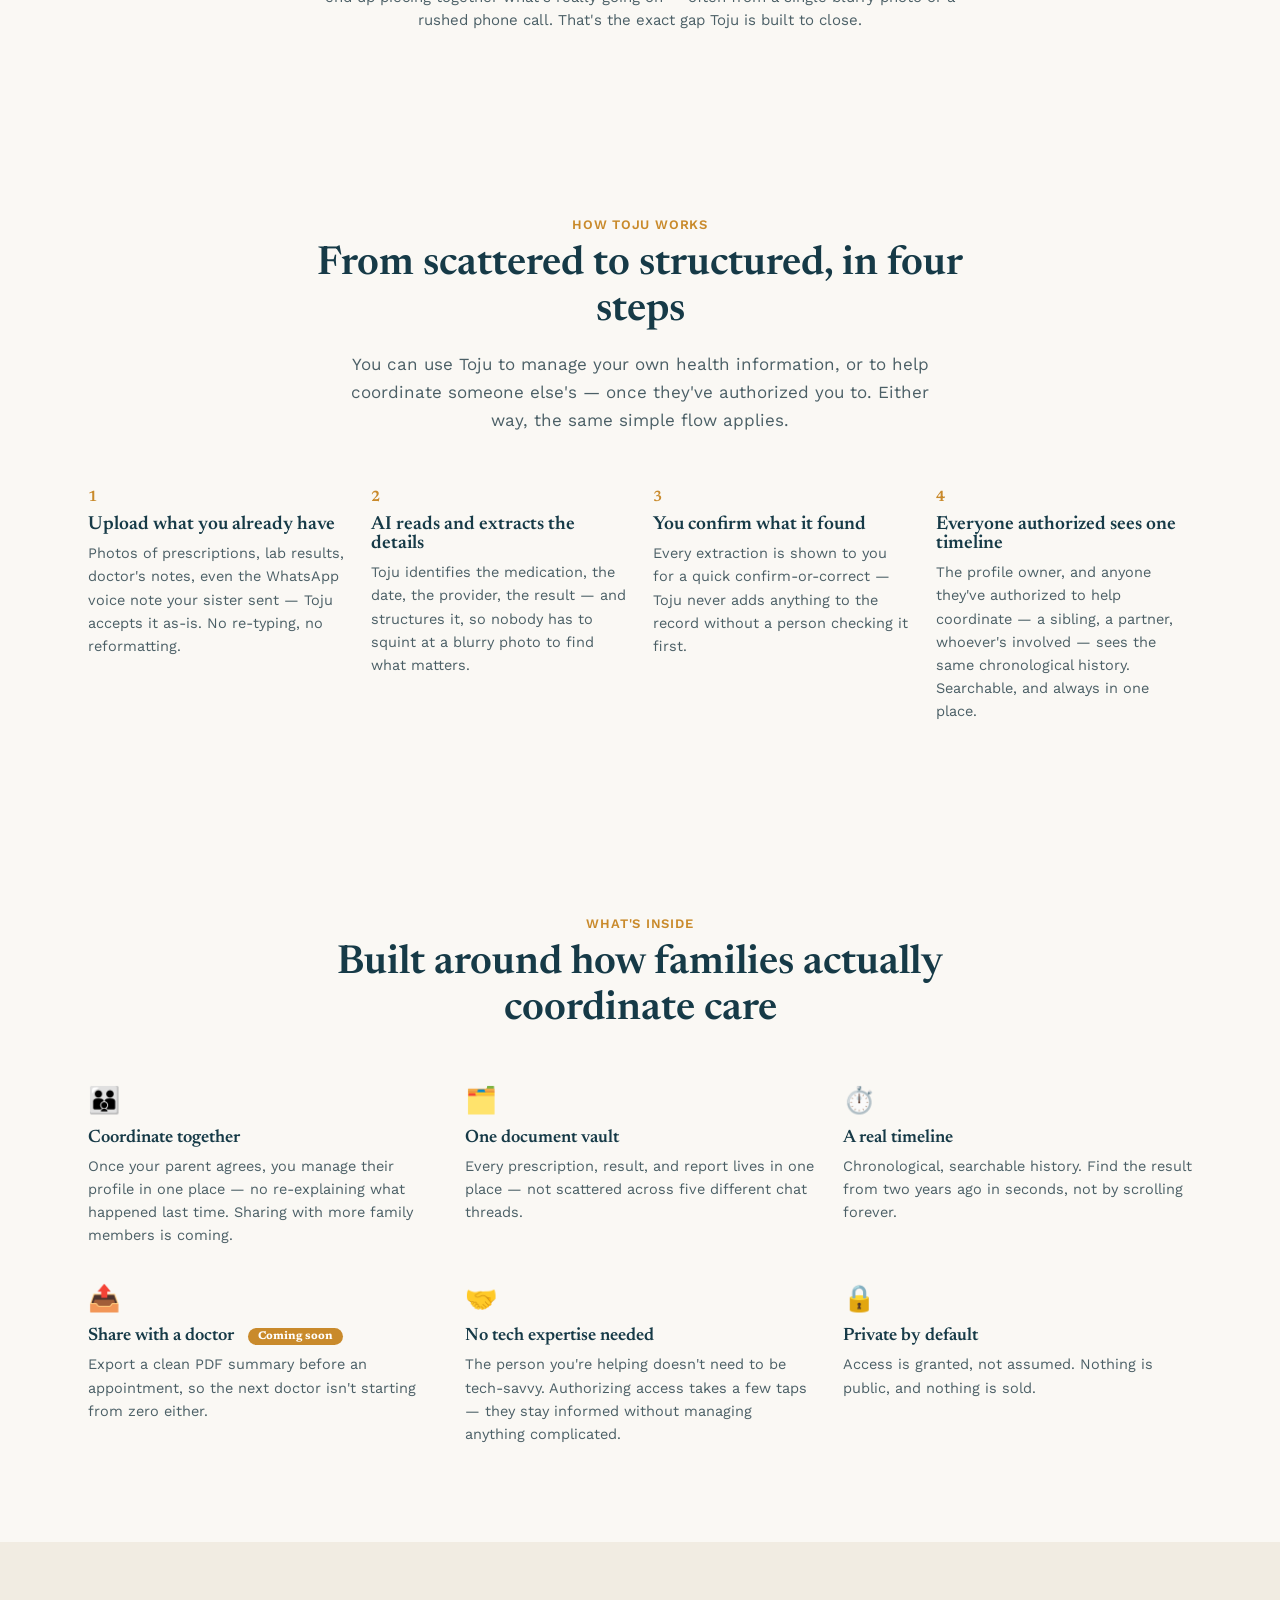
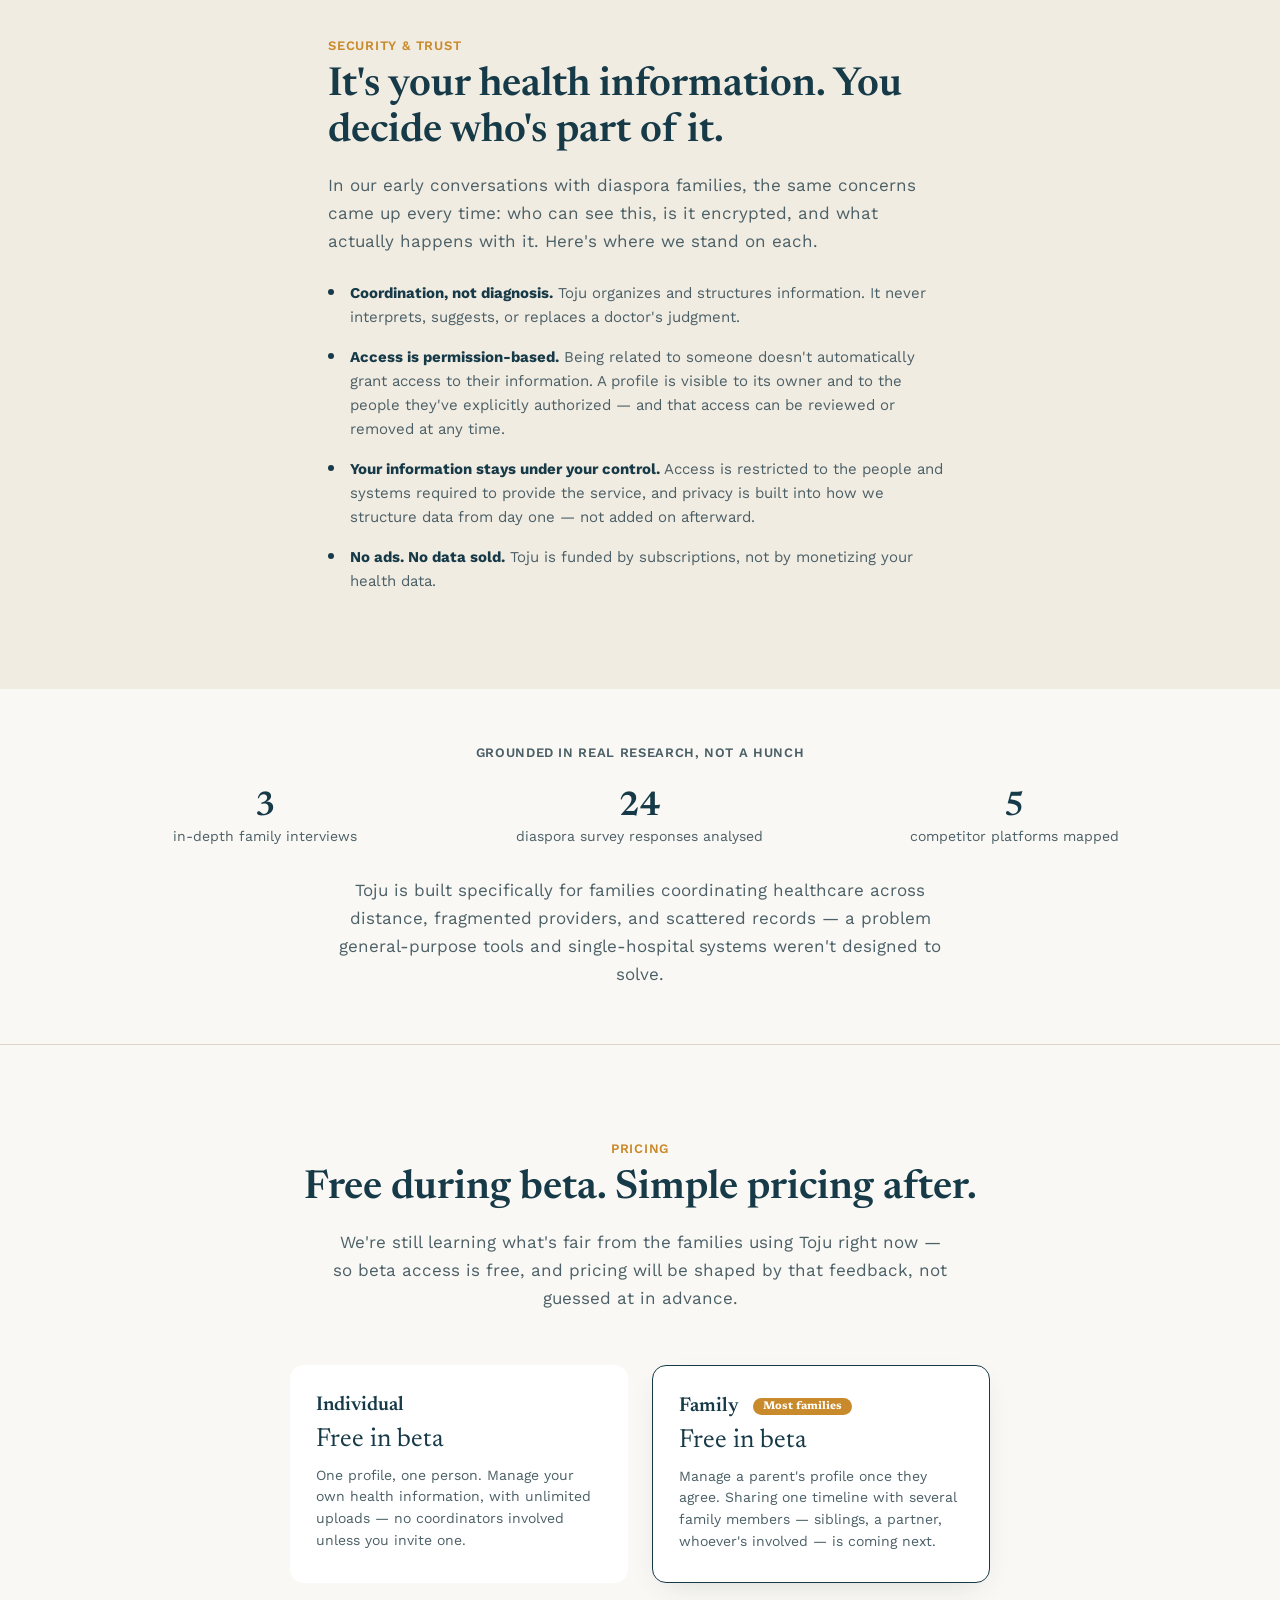
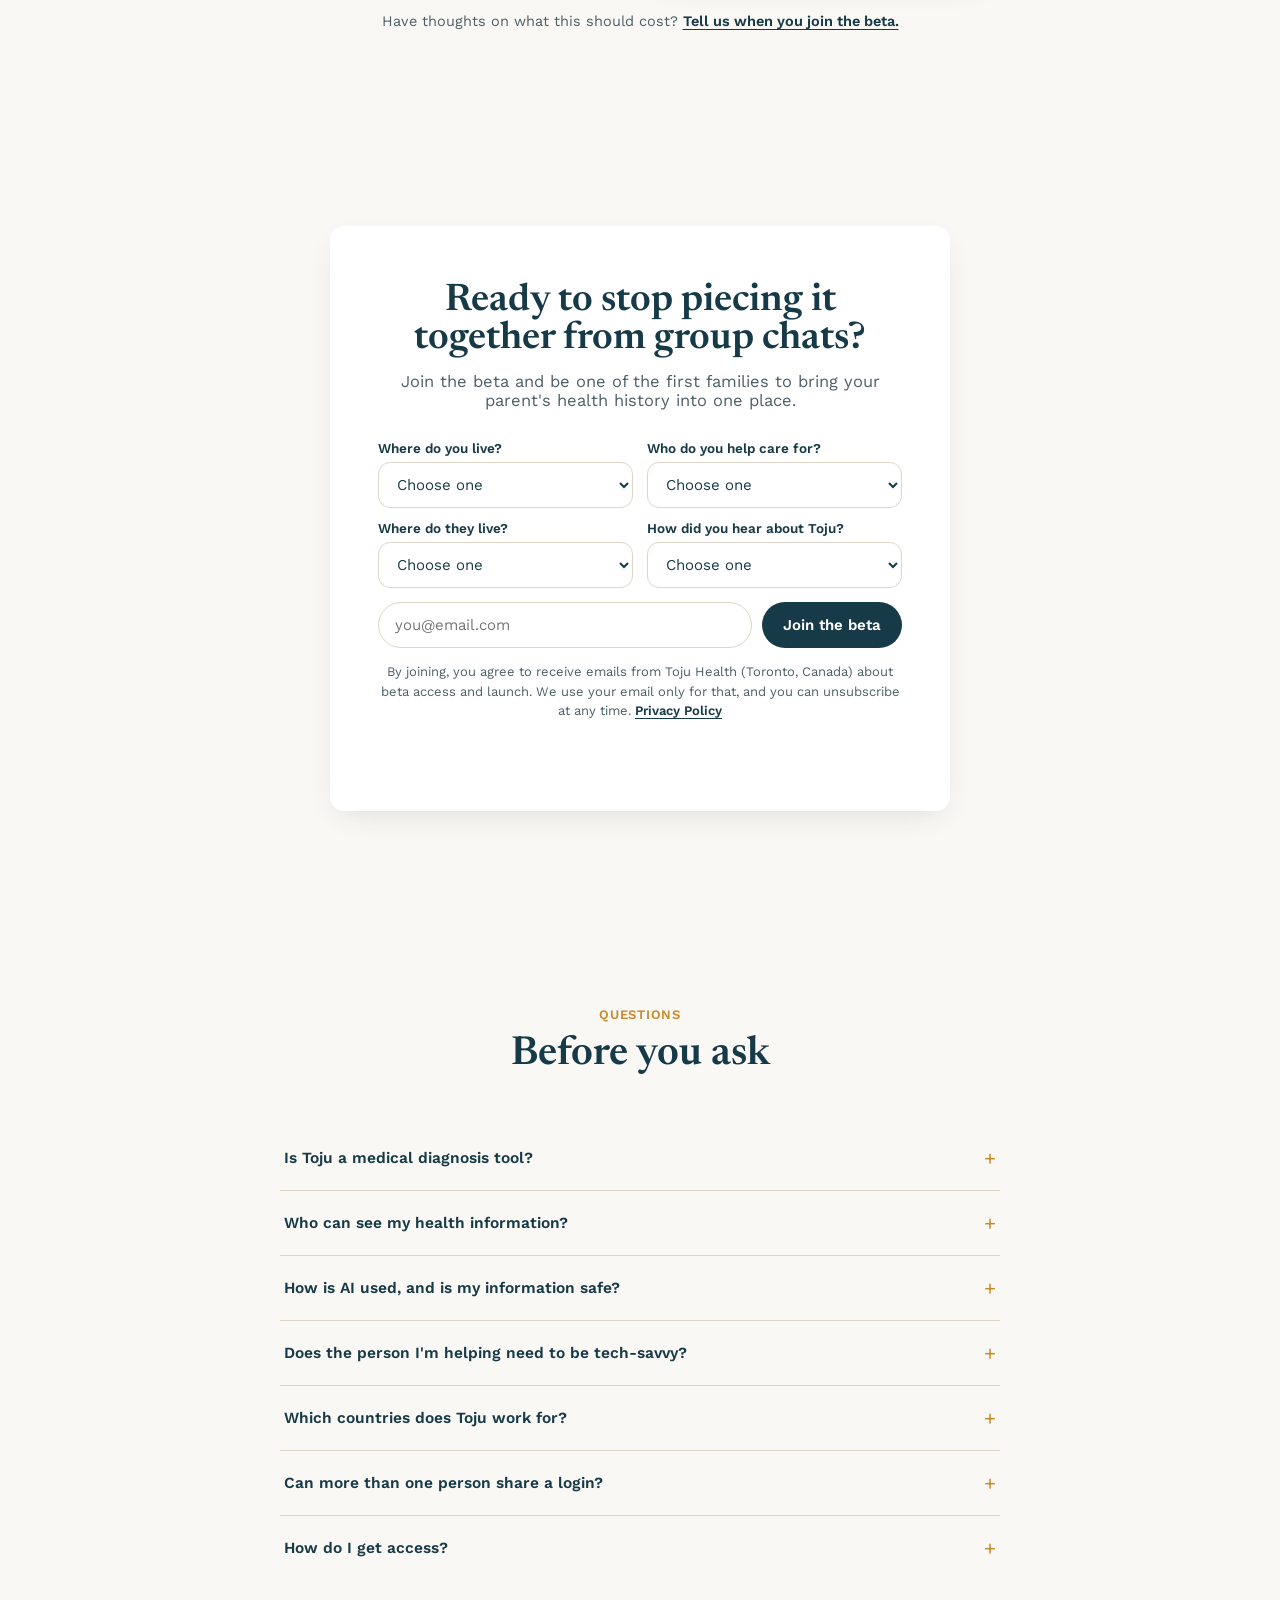
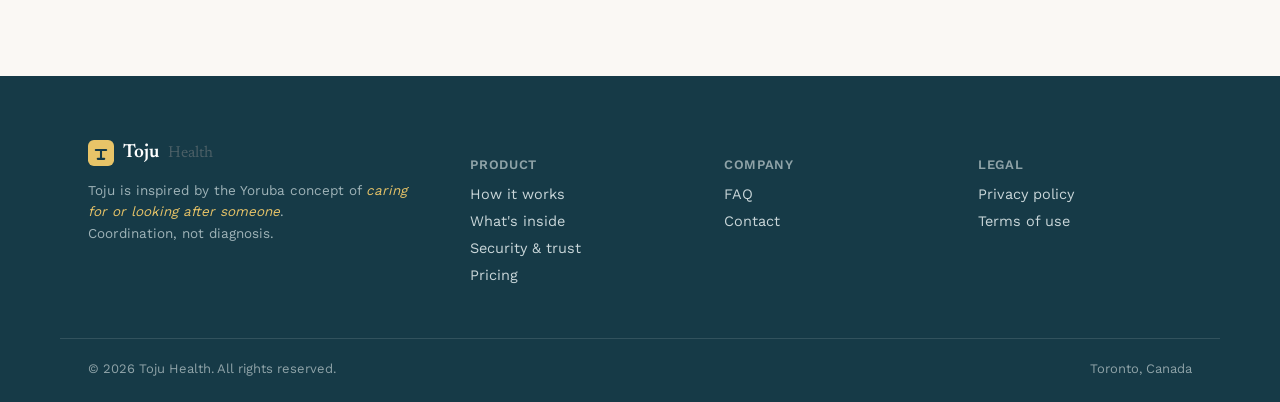
==== commit 5973d8b8: "[site]: self-host the website fonts; drop Google Fonts from the policy Newsreader and Work Sans (SIL" ====
--- a/index.html
+++ b/index.html
@@ -6,9 +6,6 @@
 <title>Toju Health — One health timeline for the family you're caring for from afar</title>
 <meta name="description" content="Toju Health turns scattered WhatsApp photos, voice notes, and paper records into one shared, secure health timeline — so families can coordinate care across distance, with permission built into every step.">
 <link rel="icon" href="data:image/svg+xml,<svg xmlns=%22http://www.w3.org/2000/svg%22 viewBox=%220 0 100 100%22><rect width=%22100%22 height=%22100%22 rx=%2222%22 fill=%22%23163A47%22/><path d=%22M30 38h40M50 38v34M38 72h24%22 stroke=%22%23E8C468%22 stroke-width=%228%22 stroke-linecap=%22round%22/></svg>">
-<link rel="preconnect" href="https://fonts.googleapis.com">
-<link rel="preconnect" href="https://fonts.gstatic.com" crossorigin>
-<link href="https://fonts.googleapis.com/css2?family=Newsreader:ital,opsz,wght@0,6..72,400;0,6..72,500;0,6..72,600;1,6..72,500&family=Work+Sans:wght@400;500;600;700&display=swap" rel="stylesheet">
 <link rel="stylesheet" href="styles.css">
 </head>
 <body>
--- a/styles.css
+++ b/styles.css
@@ -1,3 +1,60 @@
+/* Self-hosted fonts (SIL Open Font License 1.1, see fonts/OFL-*.txt).
+ Served from toju.health, so visitors' browsers do not contact Google. */
+/* newsreader-latin-ext-opsz-normal */
+@font-face {
+  font-family: 'Newsreader';
+  font-style: normal;
+  font-display: swap;
+  font-weight: 200 800;
+  src: url(fonts/newsreader-latin-ext-opsz-normal.woff2) format('woff2-variations');
+  unicode-range: U+0100-02BA,U+02BD-02C5,U+02C7-02CC,U+02CE-02D7,U+02DD-02FF,U+0304,U+0308,U+0329,U+1D00-1DBF,U+1E00-1E9F,U+1EF2-1EFF,U+2020,U+20A0-20AB,U+20AD-20C0,U+2113,U+2C60-2C7F,U+A720-A7FF;
+}
+/* newsreader-latin-opsz-normal */
+@font-face {
+  font-family: 'Newsreader';
+  font-style: normal;
+  font-display: swap;
+  font-weight: 200 800;
+  src: url(fonts/newsreader-latin-opsz-normal.woff2) format('woff2-variations');
+  unicode-range: U+0000-00FF,U+0131,U+0152-0153,U+02BB-02BC,U+02C6,U+02DA,U+02DC,U+0304,U+0308,U+0329,U+2000-206F,U+20AC,U+2122,U+2191,U+2193,U+2212,U+2215,U+FEFF,U+FFFD;
+}
+/* newsreader-latin-ext-opsz-italic */
+@font-face {
+  font-family: 'Newsreader';
+  font-style: italic;
+  font-display: swap;
+  font-weight: 200 800;
+  src: url(fonts/newsreader-latin-ext-opsz-italic.woff2) format('woff2-variations');
+  unicode-range: U+0100-02BA,U+02BD-02C5,U+02C7-02CC,U+02CE-02D7,U+02DD-02FF,U+0304,U+0308,U+0329,U+1D00-1DBF,U+1E00-1E9F,U+1EF2-1EFF,U+2020,U+20A0-20AB,U+20AD-20C0,U+2113,U+2C60-2C7F,U+A720-A7FF;
+}
+/* newsreader-latin-opsz-italic */
+@font-face {
+  font-family: 'Newsreader';
+  font-style: italic;
+  font-display: swap;
+  font-weight: 200 800;
+  src: url(fonts/newsreader-latin-opsz-italic.woff2) format('woff2-variations');
+  unicode-range: U+0000-00FF,U+0131,U+0152-0153,U+02BB-02BC,U+02C6,U+02DA,U+02DC,U+0304,U+0308,U+0329,U+2000-206F,U+20AC,U+2122,U+2191,U+2193,U+2212,U+2215,U+FEFF,U+FFFD;
+}
+/* work-sans-latin-ext-wght-normal */
+@font-face {
+  font-family: 'Work Sans';
+  font-style: normal;
+  font-display: swap;
+  font-weight: 100 900;
+  src: url(fonts/work-sans-latin-ext-wght-normal.woff2) format('woff2-variations');
+  unicode-range: U+0100-02BA,U+02BD-02C5,U+02C7-02CC,U+02CE-02D7,U+02DD-02FF,U+0304,U+0308,U+0329,U+1D00-1DBF,U+1E00-1E9F,U+1EF2-1EFF,U+2020,U+20A0-20AB,U+20AD-20C0,U+2113,U+2C60-2C7F,U+A720-A7FF;
+}
+/* work-sans-latin-wght-normal */
+@font-face {
+  font-family: 'Work Sans';
+  font-style: normal;
+  font-display: swap;
+  font-weight: 100 900;
+  src: url(fonts/work-sans-latin-wght-normal.woff2) format('woff2-variations');
+  unicode-range: U+0000-00FF,U+0131,U+0152-0153,U+02BB-02BC,U+02C6,U+02DA,U+02DC,U+0304,U+0308,U+0329,U+2000-206F,U+20AC,U+2122,U+2191,U+2193,U+2212,U+2215,U+FEFF,U+FFFD;
+}
+
 /* ===========================================================
    TOJU HEALTH — design tokens
    Signature: adire (Yoruba indigo-resist textile) motif —
